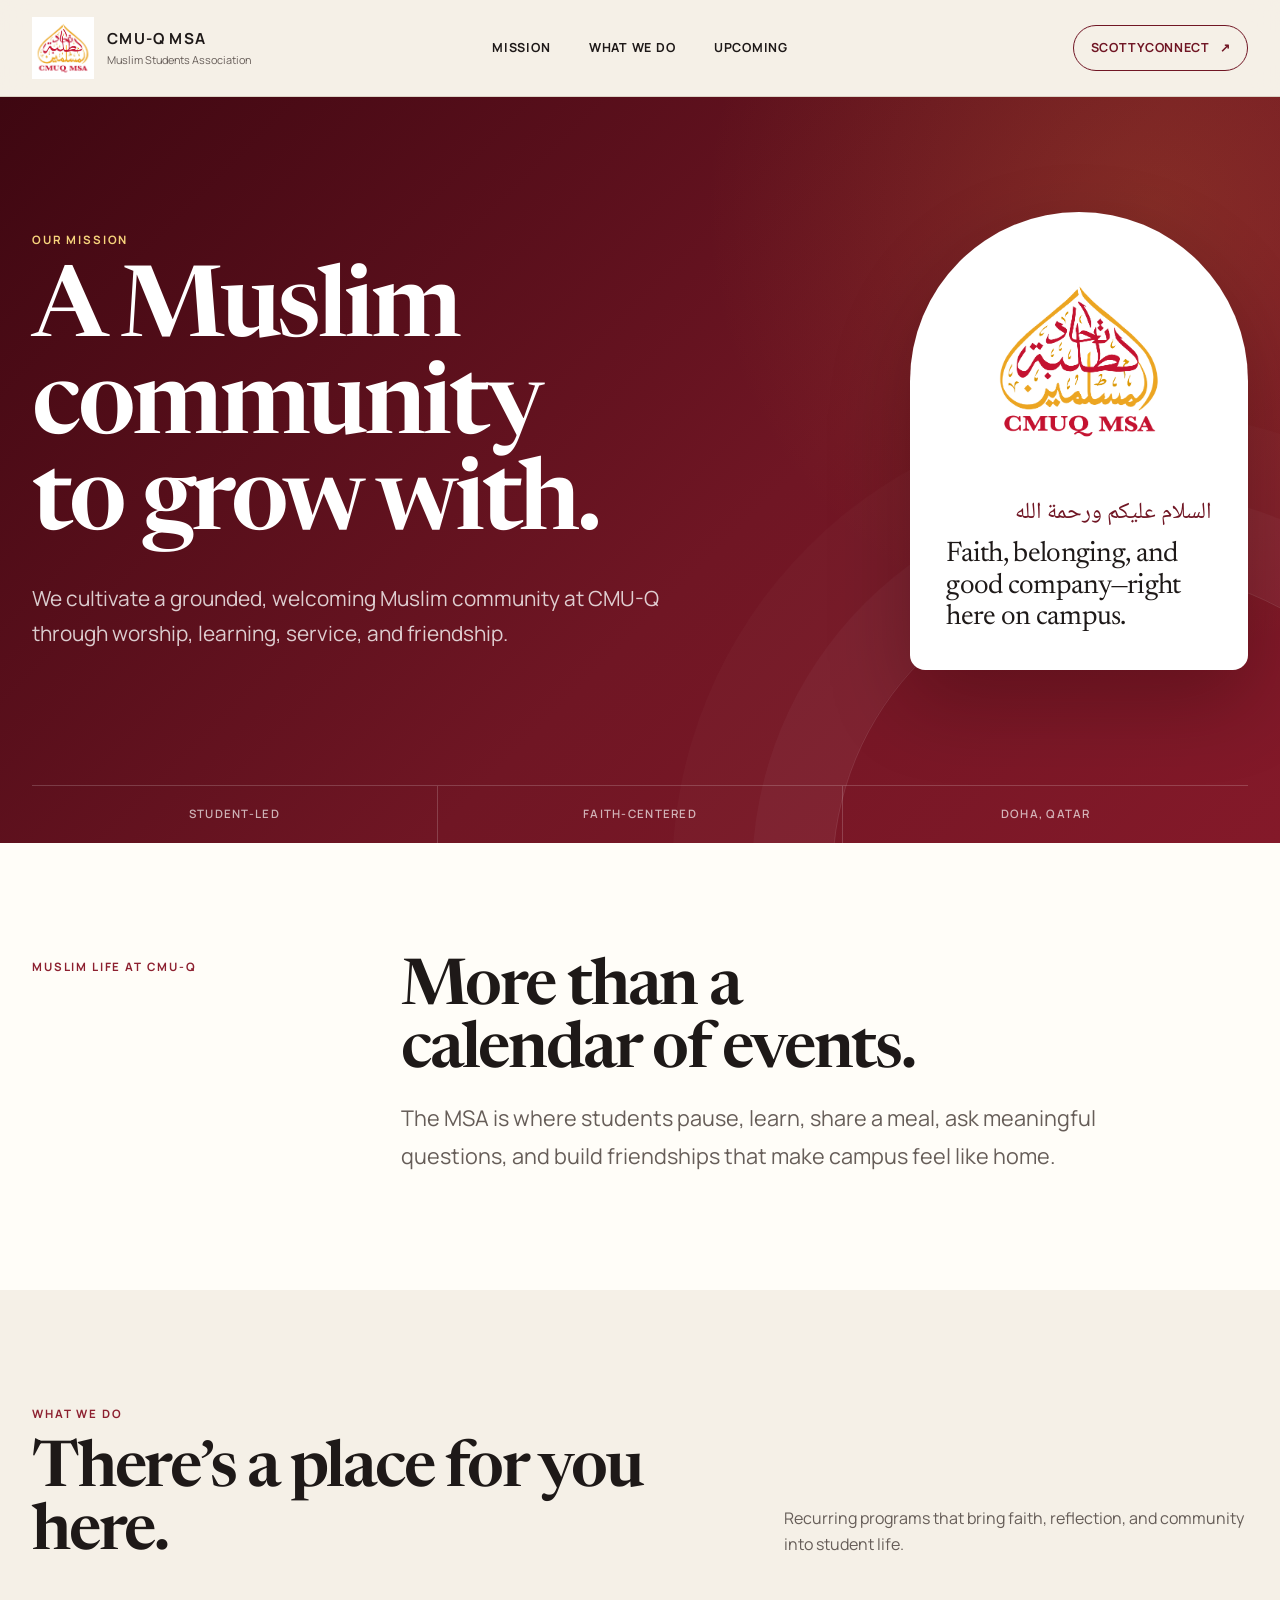
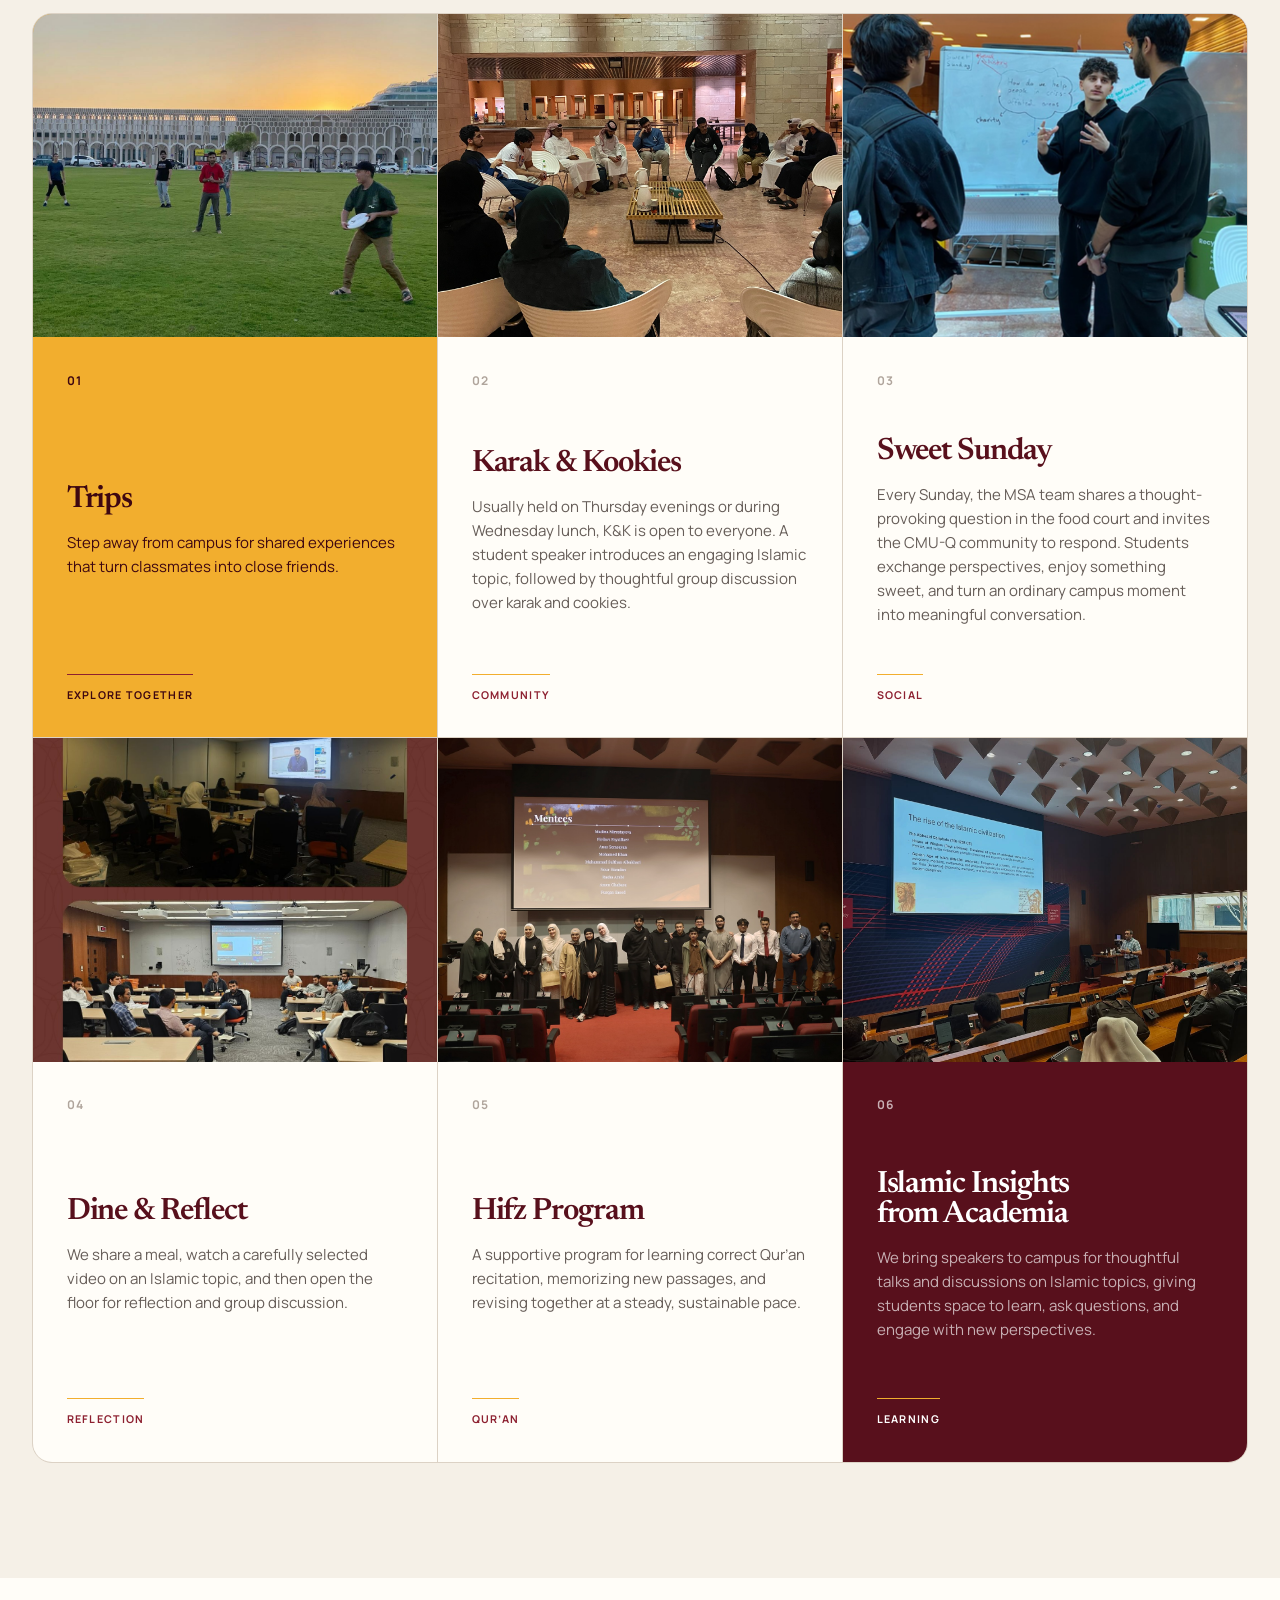
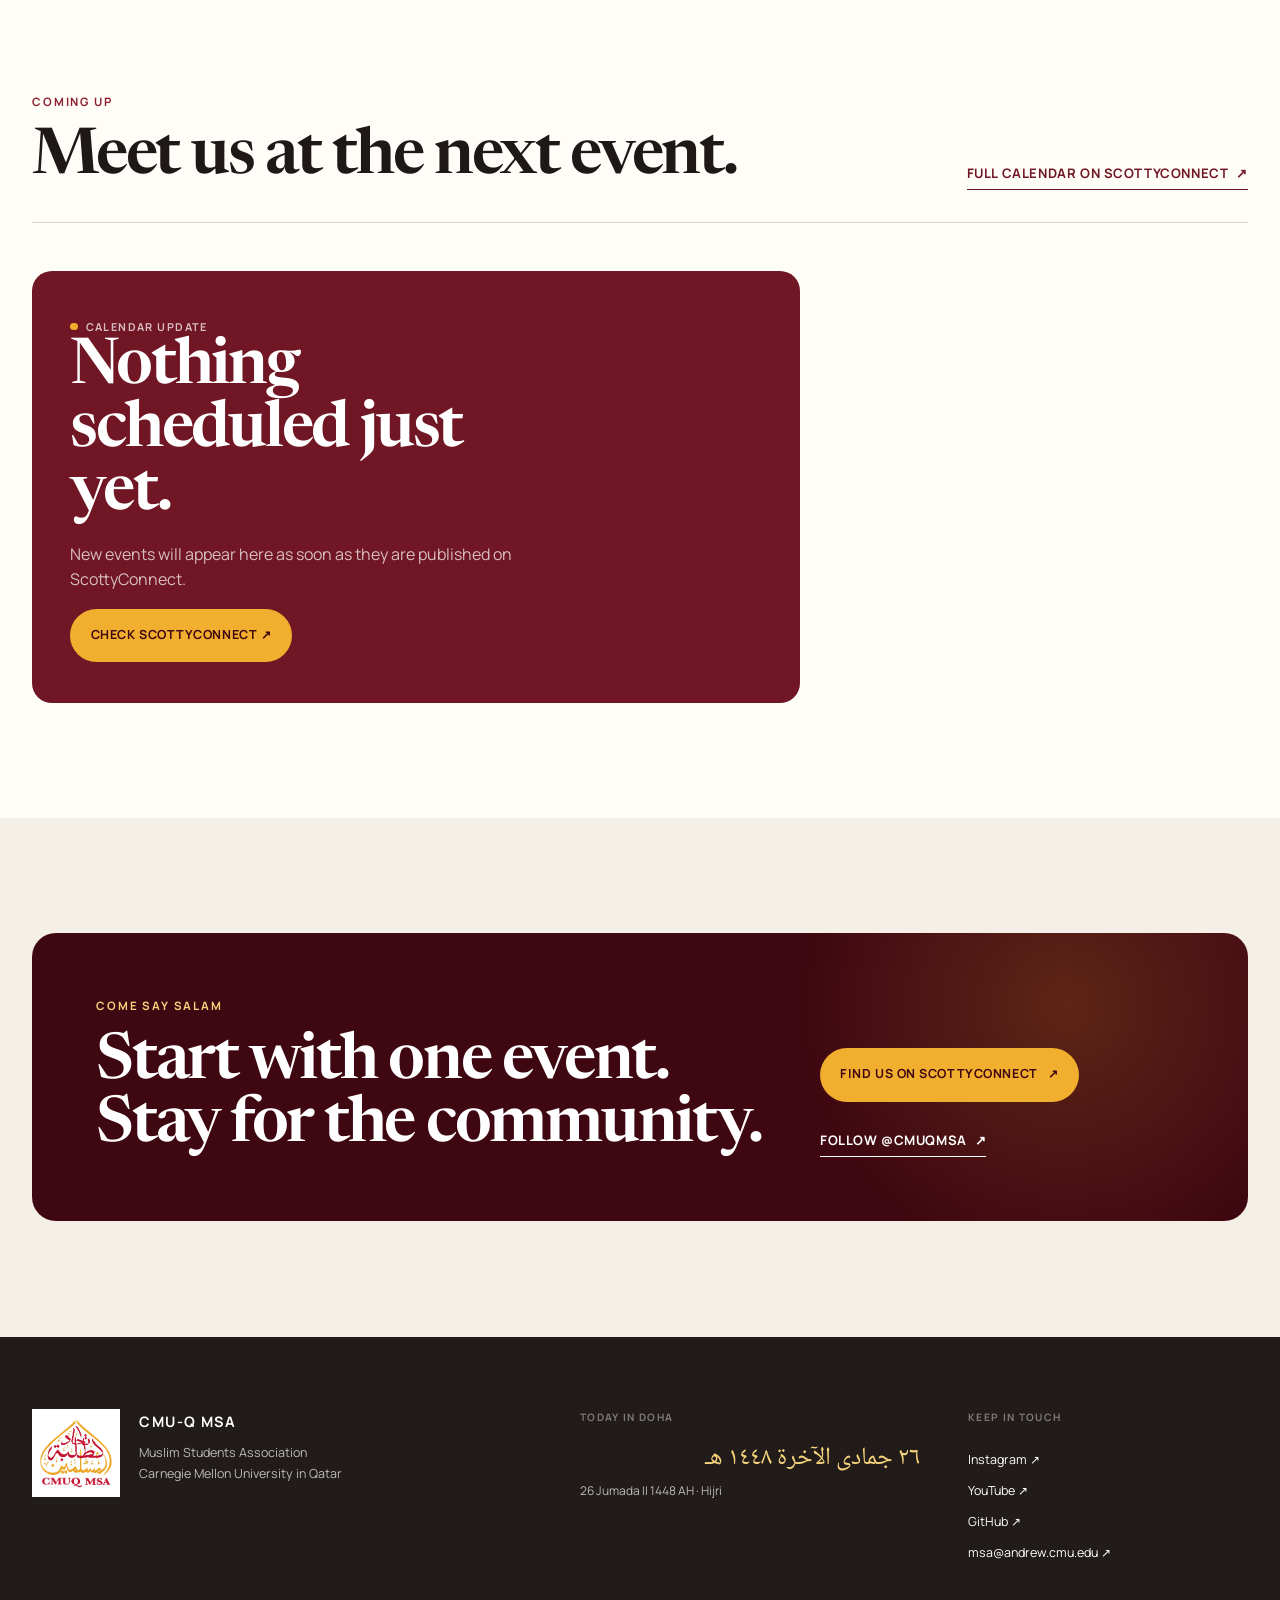
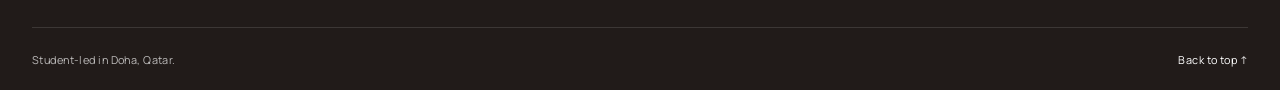
==== index.html @ 26e03077 "fix: prevent navigation scroll lock" ====
<!DOCTYPE html>
<html lang="en">
<head>
  <meta charset="utf-8">
  <meta name="viewport" content="width=device-width, initial-scale=1">
  <title>CMU-Q Muslim Students Association</title>
  <meta name="description" content="A student-led Muslim community at Carnegie Mellon University in Qatar, rooted in faith, learning, service, and friendship.">
  <meta name="theme-color" content="#701624">
  <meta property="og:title" content="CMU-Q Muslim Students Association">
  <meta property="og:description" content="A Muslim community to grow with at Carnegie Mellon University in Qatar.">
  <meta property="og:type" content="website">
  <link rel="icon" type="image/png" href="brand/favicon.png">
  <link rel="preload" as="image" href="brand/logo.png">
  <link rel="preconnect" href="https://fonts.googleapis.com">
  <link rel="preconnect" href="https://fonts.gstatic.com" crossorigin>
  <link href="https://fonts.googleapis.com/css2?family=Manrope:wght@400;500;600;700&amp;family=Newsreader:opsz,wght@6..72,500;6..72,600&amp;family=Noto+Naskh+Arabic:wght@500;600&amp;display=swap" rel="stylesheet">
  <link rel="stylesheet" href="styles.css?v=2">
</head>
<body>
  <a class="skip-link" href="#main">Skip to content</a>

  <header class="site-header">
    <div class="wrap header-inner">
      <a class="brand" href="#top" aria-label="CMU-Q MSA home">
        <img src="brand/logo.png" width="2100" height="2100" alt="">
        <span><strong>CMU-Q MSA</strong><small>Muslim Students Association</small></span>
      </a>
      <nav class="main-nav" aria-label="Main navigation">
        <a href="#mission">Mission</a>
        <a href="#programs">What we do</a>
        <a href="#events">Upcoming</a>
      </nav>
      <a class="button button-small button-outline" href="https://scottyconnect.qatar.cmu.edu/feeds?type=club&amp;type_id=35465&amp;tab=about">ScottyConnect <span aria-hidden="true">↗</span></a>
    </div>
  </header>

  <main id="main">
    <section class="hero" id="top">
      <div class="wrap hero-grid">
        <div class="hero-copy" id="mission">
          <p class="eyebrow light">Our mission</p>
          <h1>A Muslim community<br>to grow with.</h1>
          <p class="hero-lede">We cultivate a grounded, welcoming Muslim community at CMU-Q through worship, learning, service, and friendship.</p>
        </div>
        <aside class="hero-card" aria-label="About the MSA">
          <img src="brand/logo.png" width="2100" height="2100" alt="CMU-Q MSA logo">
          <div>
            <p class="arabic" lang="ar" dir="rtl">السلام عليكم ورحمة الله</p>
            <p class="hero-card-copy">Faith, belonging, and good company—right here on campus.</p>
          </div>
        </aside>
      </div>
      <div class="wrap hero-foot">
        <span>Student-led</span><span>Faith-centered</span><span>Doha, Qatar</span>
      </div>
    </section>

    <section class="section intro-section" aria-labelledby="welcome-heading">
      <div class="wrap intro-grid">
        <p class="eyebrow">Muslim life at CMU-Q</p>
        <div>
          <h2 id="welcome-heading">More than a calendar of events.</h2>
          <p class="section-lede">The MSA is where students pause, learn, share a meal, ask meaningful questions, and build friendships that make campus feel like home.</p>
        </div>
      </div>
    </section>

    <section class="section programs-section" id="programs" aria-labelledby="programs-heading">
      <div class="wrap">
        <div class="section-heading">
          <div><p class="eyebrow">What we do</p><h2 id="programs-heading">There’s a place for you here.</h2></div>
          <p>Recurring programs that bring faith, reflection, and community into student life.</p>
        </div>
        <div class="program-grid">
          <article class="program-card program-featured">
            <div class="program-photo"><img src="photos/trip.jpg" alt="Students playing frisbee together during an MSA trip" loading="lazy" decoding="async"></div>
            <div class="program-card-body"><span class="program-number">01</span><div><h3>Trips</h3><p>Step away from campus for shared experiences that turn classmates into close friends.</p></div><span class="program-tag">Explore together</span></div>
          </article>
          <article class="program-card">
            <div class="program-photo"><img class="photo-knk" src="photos/Knk.jpg" alt="Students seated in a circle during a Karak and Kookies discussion" loading="lazy" decoding="async"></div>
            <div class="program-card-body"><span class="program-number">02</span><div><h3>Karak &amp; Kookies</h3><p>Usually held on Thursday evenings or during Wednesday lunch, K&amp;K is open to everyone. A student speaker introduces an engaging Islamic topic, followed by thoughtful group discussion over karak and cookies.</p></div><span class="program-tag">Community</span></div>
          </article>
          <article class="program-card">
            <div class="program-photo"><img class="photo-sweet-sunday" src="photos/sweet%20sunday.png" alt="Students discussing a question at the Sweet Sunday board" loading="lazy" decoding="async"></div>
            <div class="program-card-body"><span class="program-number">03</span><div><h3>Sweet Sunday</h3><p>Every Sunday, the MSA team shares a thought-provoking question in the food court and invites the CMU-Q community to respond. Students exchange perspectives, enjoy something sweet, and turn an ordinary campus moment into meaningful conversation.</p></div><span class="program-tag">Social</span></div>
          </article>
          <article class="program-card">
            <div class="program-photo"><img class="photo-dine" src="photos/dine%20and%20reflect.jpg" alt="Two Dine and Reflect gatherings with students watching and discussing videos" loading="lazy" decoding="async"></div>
            <div class="program-card-body"><span class="program-number">04</span><div><h3>Dine &amp; Reflect</h3><p>We share a meal, watch a carefully selected video on an Islamic topic, and then open the floor for reflection and group discussion.</p></div><span class="program-tag">Reflection</span></div>
          </article>
          <article class="program-card">
            <div class="program-photo"><img class="photo-hifz" src="photos/hifz.jpg" alt="Hifz program participants gathered after an event" loading="lazy" decoding="async"></div>
            <div class="program-card-body"><span class="program-number">05</span><div><h3>Hifz Program</h3><p>A supportive program for learning correct Qur’an recitation, memorizing new passages, and revising together at a steady, sustainable pace.</p></div><span class="program-tag">Qur’an</span></div>
          </article>
          <article class="program-card program-dark">
            <div class="program-photo"><img class="photo-insights" src="photos/islamic%20insightsa.jpg" alt="A guest speaker presenting on the rise of Islamic civilization" loading="lazy" decoding="async"></div>
            <div class="program-card-body"><span class="program-number">06</span><div><h3>Islamic Insights<br>from Academia</h3><p>We bring speakers to campus for thoughtful talks and discussions on Islamic topics, giving students space to learn, ask questions, and engage with new perspectives.</p></div><span class="program-tag">Learning</span></div>
          </article>
        </div>
      </div>
    </section>

    <section class="section events-section" id="events" aria-labelledby="events-heading">
      <div class="wrap">
        <div class="section-heading events-heading">
          <div><p class="eyebrow">Coming up</p><h2 id="events-heading">Meet us at the next event.</h2></div>
          <a class="text-link" href="https://scottyconnect.qatar.cmu.edu/feeds?type=club&amp;type_id=35465&amp;tab=about">Full calendar on ScottyConnect <span aria-hidden="true">↗</span></a>
        </div>
        <div class="events-layout" id="events-layout">
          <article class="next-event" id="next-event" aria-live="polite"><div class="event-loading"><span class="loading-mark" aria-hidden="true"></span><p>Checking the campus calendar…</p></div></article>
          <div class="more-events" id="more-events"><p class="list-label">Also on the calendar</p><ol class="event-list" id="event-list" aria-live="polite"></ol></div>
        </div>
      </div>
    </section>

    <section class="section connect-section" aria-labelledby="connect-heading">
      <div class="wrap connect-card">
        <div><p class="eyebrow light">Come say salam</p><h2 id="connect-heading">Start with one event.<br>Stay for the community.</h2></div>
        <div class="connect-actions">
          <a class="button button-gold" href="https://scottyconnect.qatar.cmu.edu/feeds?type=club&amp;type_id=35465&amp;tab=about">Find us on ScottyConnect <span aria-hidden="true">↗</span></a>
          <a class="text-link light-link" href="https://instagram.com/cmuqmsa">Follow @cmuqmsa <span aria-hidden="true">↗</span></a>
        </div>
      </div>
    </section>
  </main>

  <footer class="site-footer">
    <div class="wrap footer-grid">
      <div class="footer-brand"><img src="brand/logo.png" width="2100" height="2100" alt=""><div><strong>CMU-Q MSA</strong><p>Muslim Students Association<br>Carnegie Mellon University in Qatar</p></div></div>
      <div class="footer-date"><p class="footer-label">Today in Doha</p><p class="hijri-arabic" id="hijri-arabic" lang="ar" dir="rtl">—</p><p id="hijri-english">—</p></div>
      <nav class="footer-links" aria-label="Social and contact links">
        <p class="footer-label">Keep in touch</p>
        <a href="https://instagram.com/cmuqmsa">Instagram <span aria-hidden="true">↗</span></a>
        <a href="https://www.youtube.com/@MSACMU-Qatar">YouTube <span aria-hidden="true">↗</span></a>
        <a href="https://github.com/CMUQ-MSA">GitHub <span aria-hidden="true">↗</span></a>
        <a href="mailto:msa@andrew.cmu.edu">msa@andrew.cmu.edu <span aria-hidden="true">↗</span></a>
      </nav>
    </div>
    <div class="wrap footer-bottom"><p>Student-led in Doha, Qatar.</p><a href="#top">Back to top <span aria-hidden="true">↑</span></a></div>
  </footer>
  <script src="app.js?v=2" defer></script>
</body>
</html>
---- styles.css ----
:root {
  --maroon-950: #3e0711;
  --maroon-900: #58101c;
  --maroon-800: #701624;
  --maroon-700: #8d2030;
  --crimson: #bd1634;
  --gold: #f2ae2e;
  --gold-soft: #f7d37c;
  --ink: #1e1918;
  --ink-soft: #665d58;
  --ivory: #f5f0e7;
  --paper: #fffdf8;
  --white: #fff;
  --rule: #dcd2c5;
  --serif: "Newsreader", Georgia, serif;
  --sans: "Manrope", "Segoe UI", sans-serif;
  --arabic: "Noto Naskh Arabic", "Amiri", serif;
  --measure: 76rem;
}

*, *::before, *::after { box-sizing: border-box; }
html { scroll-padding-top: 1rem; }
body { margin: 0; color: var(--ink); background: var(--ivory); font-family: var(--sans); font-size: 1rem; line-height: 1.6; -webkit-font-smoothing: antialiased; }
body::selection { color: var(--white); background: var(--maroon-700); }
img { display: block; max-width: 100%; height: auto; }
a { color: inherit; }
h1, h2, h3, p { margin-top: 0; }
h1, h2, h3 { font-family: var(--serif); font-weight: 600; letter-spacing: -0.035em; line-height: 0.98; }
h1 { max-width: 12ch; margin-bottom: 1.6rem; font-size: clamp(3.6rem, 7.7vw, 7.35rem); }
h2 { margin-bottom: 1rem; font-size: clamp(2.5rem, 5vw, 4.4rem); }
h3 { font-size: clamp(1.75rem, 2.4vw, 2.4rem); }
.wrap { width: min(calc(100% - 3rem), var(--measure)); margin-inline: auto; }

.skip-link { position: fixed; top: -4rem; left: 1rem; z-index: 100; padding: .7rem 1rem; color: var(--white); background: var(--maroon-950); text-decoration: none; }
.skip-link:focus { top: 1rem; }

.site-header { position: relative; z-index: 10; color: var(--ink); background: rgb(245 240 231 / 94%); border-bottom: 1px solid var(--rule); backdrop-filter: blur(14px); }
.header-inner { min-height: 6rem; display: grid; grid-template-columns: 1fr auto 1fr; align-items: center; gap: 2rem; }
.brand { width: max-content; display: flex; align-items: center; gap: .85rem; text-decoration: none; }
.brand img { width: 3.85rem; aspect-ratio: 1; object-fit: contain; }
.brand span { display: grid; }
.brand strong { font-size: .95rem; letter-spacing: .08em; }
.brand small { color: var(--ink-soft); font-size: .68rem; }
.main-nav { display: flex; align-items: center; gap: clamp(1.25rem, 3vw, 2.5rem); }
.main-nav a, .footer-links a { text-decoration: none; }
.main-nav a { position: relative; font-size: .78rem; font-weight: 700; letter-spacing: .06em; text-transform: uppercase; }
.main-nav a::after { position: absolute; right: 0; bottom: -.45rem; left: 0; height: 2px; background: var(--crimson); content: ""; transform: scaleX(0); transform-origin: right; transition: transform 180ms ease; }
.main-nav a:hover::after, .main-nav a:focus-visible::after { transform: scaleX(1); transform-origin: left; }
.header-inner > .button { justify-self: end; }

.button { min-height: 3.35rem; display: inline-flex; align-items: center; justify-content: center; gap: .65rem; padding: .8rem 1.2rem; border: 1px solid transparent; border-radius: 999px; font-size: .78rem; font-weight: 700; letter-spacing: .045em; line-height: 1.2; text-decoration: none; text-transform: uppercase; transition: transform 180ms ease, background-color 180ms ease, border-color 180ms ease; }
.button:hover { transform: translateY(-2px); }
.button-small { min-height: 2.85rem; padding-inline: 1.05rem; }
.button-outline { border-color: var(--maroon-800); color: var(--maroon-800); }
.button-outline:hover { color: var(--white); background: var(--maroon-800); }
.button-gold { color: var(--maroon-950); background: var(--gold); }
.button-gold:hover { background: var(--gold-soft); }
.text-link { display: inline-flex; align-items: center; gap: .5rem; padding-block: .35rem; border-bottom: 1px solid currentColor; color: var(--maroon-800); font-size: .82rem; font-weight: 700; letter-spacing: .045em; text-decoration: none; text-transform: uppercase; }
.text-link span, .button span { transition: transform 180ms ease; }
.text-link:hover span, .button:hover span { transform: translate(2px, -2px); }
.light-link { color: var(--white); }
.eyebrow { margin-bottom: 1rem; color: var(--maroon-700); font-size: .72rem; font-weight: 700; letter-spacing: .16em; text-transform: uppercase; }
.eyebrow.light { color: var(--gold-soft); }

.hero { position: relative; overflow: hidden; color: var(--white); background: radial-gradient(circle at 90% 15%, rgb(242 174 46 / 14%), transparent 28rem), linear-gradient(135deg, var(--maroon-950), var(--maroon-800) 58%, #841929); }
.hero::after { position: absolute; right: -10rem; bottom: -21rem; width: 38rem; height: 38rem; border: 1px solid rgb(255 255 255 / 12%); border-radius: 50%; box-shadow: 0 0 0 5rem rgb(255 255 255 / 3%), 0 0 0 10rem rgb(255 255 255 / 2%); content: ""; pointer-events: none; }
.hero-grid { min-height: 43rem; display: grid; grid-template-columns: minmax(0, 1.4fr) minmax(19rem, .6fr); align-items: center; gap: clamp(3rem, 7vw, 7rem); padding-block: clamp(5rem, 9vw, 8rem); }
.hero-copy { position: relative; z-index: 1; }
.hero-lede { max-width: 43rem; margin-bottom: 0; color: rgb(255 255 255 / 79%); font-size: clamp(1.05rem, 1.8vw, 1.3rem); line-height: 1.7; }
.hero-card { position: relative; z-index: 1; align-self: stretch; max-height: 34rem; display: flex; flex-direction: column; justify-content: space-between; overflow: hidden; padding: clamp(1.5rem, 3vw, 2.2rem); color: var(--ink); background: var(--white); border: 1px solid rgb(255 255 255 / 18%); border-radius: 14rem 14rem 1.25rem 1.25rem; box-shadow: 0 2rem 5rem rgb(23 0 5 / 25%); }
.hero-card img { width: 73%; margin: 1rem auto 2rem; }
.arabic { margin-bottom: .5rem; color: var(--maroon-800); font-family: var(--arabic); font-size: 1.45rem; line-height: 1.5; }
.hero-card-copy { margin-bottom: 0; font-family: var(--serif); font-size: clamp(1.4rem, 2.2vw, 2rem); letter-spacing: -.025em; line-height: 1.12; }
.hero-foot { position: relative; z-index: 1; display: flex; border-top: 1px solid rgb(255 255 255 / 18%); }
.hero-foot span { flex: 1; padding: 1.2rem 1rem; border-right: 1px solid rgb(255 255 255 / 18%); color: rgb(255 255 255 / 67%); font-size: .72rem; font-weight: 600; letter-spacing: .11em; text-align: center; text-transform: uppercase; }
.hero-foot span:last-child { border-right: 0; }

.section { padding-block: clamp(5rem, 9vw, 8rem); }
.intro-section { background: var(--paper); }
.intro-grid { display: grid; grid-template-columns: minmax(10rem, .55fr) minmax(0, 1.45fr); gap: 3rem; align-items: start; }
.intro-grid h2 { max-width: 14ch; }
.section-lede { max-width: 47rem; margin-bottom: 0; color: var(--ink-soft); font-size: clamp(1.1rem, 2vw, 1.35rem); line-height: 1.75; }
.programs-section { background: var(--ivory); }
.section-heading { display: flex; justify-content: space-between; align-items: end; gap: 2rem; margin-bottom: 3rem; }
.section-heading h2 { margin-bottom: 0; }
.section-heading > p { max-width: 29rem; margin-bottom: .5rem; color: var(--ink-soft); }
.program-grid { display: grid; grid-template-columns: repeat(3, 1fr); gap: 1px; overflow: hidden; background: var(--rule); border: 1px solid var(--rule); border-radius: 1.25rem; }
.program-card { display: flex; flex-direction: column; background: var(--paper); }
.program-photo { aspect-ratio: 5 / 4; overflow: hidden; background: var(--maroon-900); }
.program-photo img { width: 100%; height: 100%; object-fit: cover; transition: transform 500ms ease; }
.program-card:hover .program-photo img { transform: scale(1.025); }
.program-card-body { min-height: 25rem; display: flex; flex: 1; flex-direction: column; justify-content: space-between; padding: clamp(1.5rem, 3vw, 2.1rem); }
.photo-knk { object-position: center 62%; }
.photo-sweet-sunday { object-position: center 46%; }
.photo-dine { object-position: center 50%; }
.photo-hifz { object-position: center 58%; }
.photo-insights { object-position: center 48%; }
.program-card:hover .program-number { color: var(--crimson); transform: translateX(.3rem); }
.program-number { color: #b0a59c; font-size: .75rem; font-weight: 700; letter-spacing: .12em; transition: color 180ms ease, transform 180ms ease; }
.program-card h3 { margin-bottom: 1rem; color: var(--maroon-900); }
.program-card p { margin-bottom: 0; color: var(--ink-soft); font-size: .94rem; }
.program-tag { width: max-content; padding-top: .75rem; border-top: 1px solid var(--gold); color: var(--maroon-700); font-size: .67rem; font-weight: 700; letter-spacing: .12em; text-transform: uppercase; }
.program-featured { background: var(--gold); }
.program-featured .program-number, .program-featured h3, .program-featured p, .program-featured .program-tag { color: var(--maroon-950); }
.program-featured .program-tag { border-color: var(--maroon-700); }
.program-dark { color: var(--white); background: var(--maroon-900); }
.program-dark .program-number, .program-dark p { color: rgb(255 255 255 / 67%); }
.program-dark h3, .program-dark .program-tag { color: var(--white); }

.events-section { background: var(--paper); }
.events-heading { padding-bottom: 2rem; border-bottom: 1px solid var(--rule); }
.events-layout { display: grid; grid-template-columns: minmax(0, 1.15fr) minmax(20rem, .85fr); gap: clamp(2.5rem, 6vw, 6rem); }
.events-layout.single-event { grid-template-columns: minmax(0, 48rem); }
.next-event { min-height: 27rem; display: flex; flex-direction: column; padding: clamp(1.6rem, 3vw, 2.5rem); color: var(--white); background: var(--maroon-800); border-radius: 1.25rem; }
.event-loading { margin: auto; text-align: center; }
.event-loading p { margin-bottom: 0; color: rgb(255 255 255 / 70%); }
.loading-mark { width: 2rem; height: 2rem; display: block; margin: 0 auto 1rem; border: 2px solid rgb(255 255 255 / 25%); border-top-color: var(--gold); border-radius: 50%; animation: spin 900ms linear infinite; }
@keyframes spin { to { transform: rotate(360deg); } }
.next-event-top { display: flex; justify-content: space-between; align-items: start; gap: 1rem; }
.live-label { display: inline-flex; align-items: center; gap: .5rem; margin-bottom: 0; color: var(--gold-soft); font-size: .68rem; font-weight: 700; letter-spacing: .13em; text-transform: uppercase; }
.live-label::before { width: .45rem; height: .45rem; background: var(--gold); border-radius: 50%; content: ""; }
.event-date-block { display: flex; align-items: baseline; gap: .55rem; color: var(--gold); white-space: pre-line; }
.event-date-block strong { font-family: var(--serif); font-size: 4rem; font-weight: 600; line-height: .8; }
.event-date-block span { font-size: .67rem; font-weight: 700; letter-spacing: .12em; line-height: 1.5; text-transform: uppercase; }
.next-event-body { margin-top: auto; }
.next-event h3 { max-width: 15ch; margin: 3rem 0 1rem; font-size: clamp(2.5rem, 5vw, 4.25rem); }
.event-meta { display: flex; flex-wrap: wrap; gap: .35rem 1.25rem; margin-bottom: 1.2rem; color: rgb(255 255 255 / 72%); font-size: .87rem; }
.event-description { max-width: 39rem; margin-bottom: 1.6rem; color: rgb(255 255 255 / 72%); font-size: .92rem; }
.event-button { width: max-content; }
.event-empty { max-width: 31rem; margin: auto 0; }
.event-empty h3 { margin-top: 0; }
.event-empty p { color: rgb(255 255 255 / 72%); }
.list-label { margin-bottom: 1.2rem; color: var(--ink-soft); font-size: .7rem; font-weight: 700; letter-spacing: .13em; text-transform: uppercase; }
.event-list { margin: 0; padding: 0; list-style: none; }
.event-list li { display: grid; grid-template-columns: 4.3rem 1fr auto; align-items: start; gap: 1.25rem; padding: 1.5rem 0; border-top: 1px solid var(--rule); }
.event-list li:first-child { border-top: 0; padding-top: 0; }
.event-list time { color: var(--maroon-700); font-family: var(--serif); font-size: 1.25rem; font-weight: 600; line-height: 1.05; text-align: center; }
.event-list time span { display: block; font-family: var(--sans); font-size: .6rem; font-weight: 700; letter-spacing: .1em; text-transform: uppercase; }
.event-list h3 { margin-bottom: .35rem; font-size: 1.35rem; line-height: 1.15; }
.event-list p { margin-bottom: 0; color: var(--ink-soft); font-size: .8rem; }
.event-list a { color: var(--maroon-700); font-size: 1.1rem; text-decoration: none; }
.empty-list { color: var(--ink-soft); }

.connect-section { background: var(--ivory); }
.connect-card { display: grid; grid-template-columns: 1.3fr .7fr; align-items: end; gap: 3rem; padding: clamp(2.2rem, 5vw, 4.5rem); color: var(--white); background: radial-gradient(circle at 85% 25%, rgb(242 174 46 / 18%), transparent 17rem), var(--maroon-950); border-radius: 1.5rem; }
.connect-card h2 { margin-bottom: 0; }
.connect-actions { display: flex; flex-direction: column; align-items: start; gap: 1.4rem; }

.site-footer { padding-top: 4.5rem; color: rgb(255 255 255 / 70%); background: #211b19; }
.footer-grid { display: grid; grid-template-columns: 1.25fr .85fr .7fr; gap: 3rem; padding-bottom: 4rem; }
.footer-brand { display: flex; align-items: flex-start; gap: 1.2rem; }
.footer-brand img { width: 5.5rem; object-fit: contain; }
.footer-brand strong { color: var(--white); font-size: .9rem; letter-spacing: .1em; }
.footer-brand p { margin: .5rem 0 0; font-size: .78rem; line-height: 1.7; }
.footer-label { margin-bottom: .85rem; color: rgb(255 255 255 / 42%); font-size: .64rem; font-weight: 700; letter-spacing: .13em; text-transform: uppercase; }
.footer-date > p:last-child { margin-bottom: 0; font-size: .75rem; }
.hijri-arabic { margin-bottom: .2rem; color: var(--gold-soft); font-family: var(--arabic); font-size: 1.55rem; }
.footer-links { display: grid; justify-items: start; gap: .7rem; }
.footer-links a { color: var(--white); font-size: .78rem; }
.footer-links a:hover { color: var(--gold-soft); }
.footer-bottom { display: flex; justify-content: space-between; gap: 1rem; padding-block: 1.4rem; border-top: 1px solid rgb(255 255 255 / 12%); font-size: .68rem; letter-spacing: .04em; }
.footer-bottom p { margin-bottom: 0; }
.footer-bottom a { color: var(--white); text-decoration: none; }

@media (max-width: 920px) {
  .hero-grid { grid-template-columns: 1fr; }
  .hero-card { min-height: 28rem; max-width: 26rem; max-height: none; }
  .program-grid { grid-template-columns: repeat(2, 1fr); }
  .events-layout { grid-template-columns: 1fr; }
  .connect-card, .footer-grid { grid-template-columns: 1fr 1fr; }
  .footer-brand { grid-column: 1 / -1; }
}

@media (max-width: 640px) {
  .wrap { width: min(calc(100% - 1.5rem), var(--measure)); }
  .site-header { position: static; }
  .header-inner { min-height: 5.2rem; grid-template-columns: 1fr auto; gap: .75rem; padding-top: .65rem; }
  .main-nav { grid-column: 1 / -1; grid-row: 2; justify-content: space-between; width: 100%; padding: .75rem 0 1rem; border-top: 1px solid var(--rule); }
  .main-nav a { font-size: .67rem; }
  .brand img { width: 2.9rem; }
  .brand small { display: none; }
  .header-inner > .button { min-height: 2.6rem; padding-inline: .8rem; font-size: .65rem; }
  h1 { font-size: clamp(3.35rem, 16vw, 5rem); }
  .hero-grid { min-height: auto; padding-block: 4.2rem; }
  .hero-card { min-height: 24rem; border-radius: 10rem 10rem 1rem 1rem; }
  .hero-card img { width: 64%; }
  .hero-foot { flex-wrap: wrap; }
  .hero-foot span { min-width: 50%; }
  .hero-foot span:last-child { min-width: 100%; border-top: 1px solid rgb(255 255 255 / 18%); }
  .intro-grid, .program-grid, .connect-card, .footer-grid { grid-template-columns: 1fr; }
  .intro-grid { gap: 1rem; }
  .section-heading { display: grid; align-items: start; }
  .program-card-body { min-height: 21rem; }
  .next-event { min-height: 30rem; }
  .next-event-top { display: grid; }
  .event-date-block { justify-self: end; }
  .event-list li { grid-template-columns: 3.5rem 1fr auto; gap: .85rem; }
  .connect-card { align-items: start; padding: 2rem 1.4rem; }
  .footer-brand { grid-column: auto; }
  .footer-grid { gap: 2.5rem; }
}

@media (prefers-reduced-motion: reduce) {
  html { scroll-behavior: auto; }
  *, *::before, *::after { scroll-behavior: auto !important; animation-duration: .01ms !important; animation-iteration-count: 1 !important; transition-duration: .01ms !important; }
}
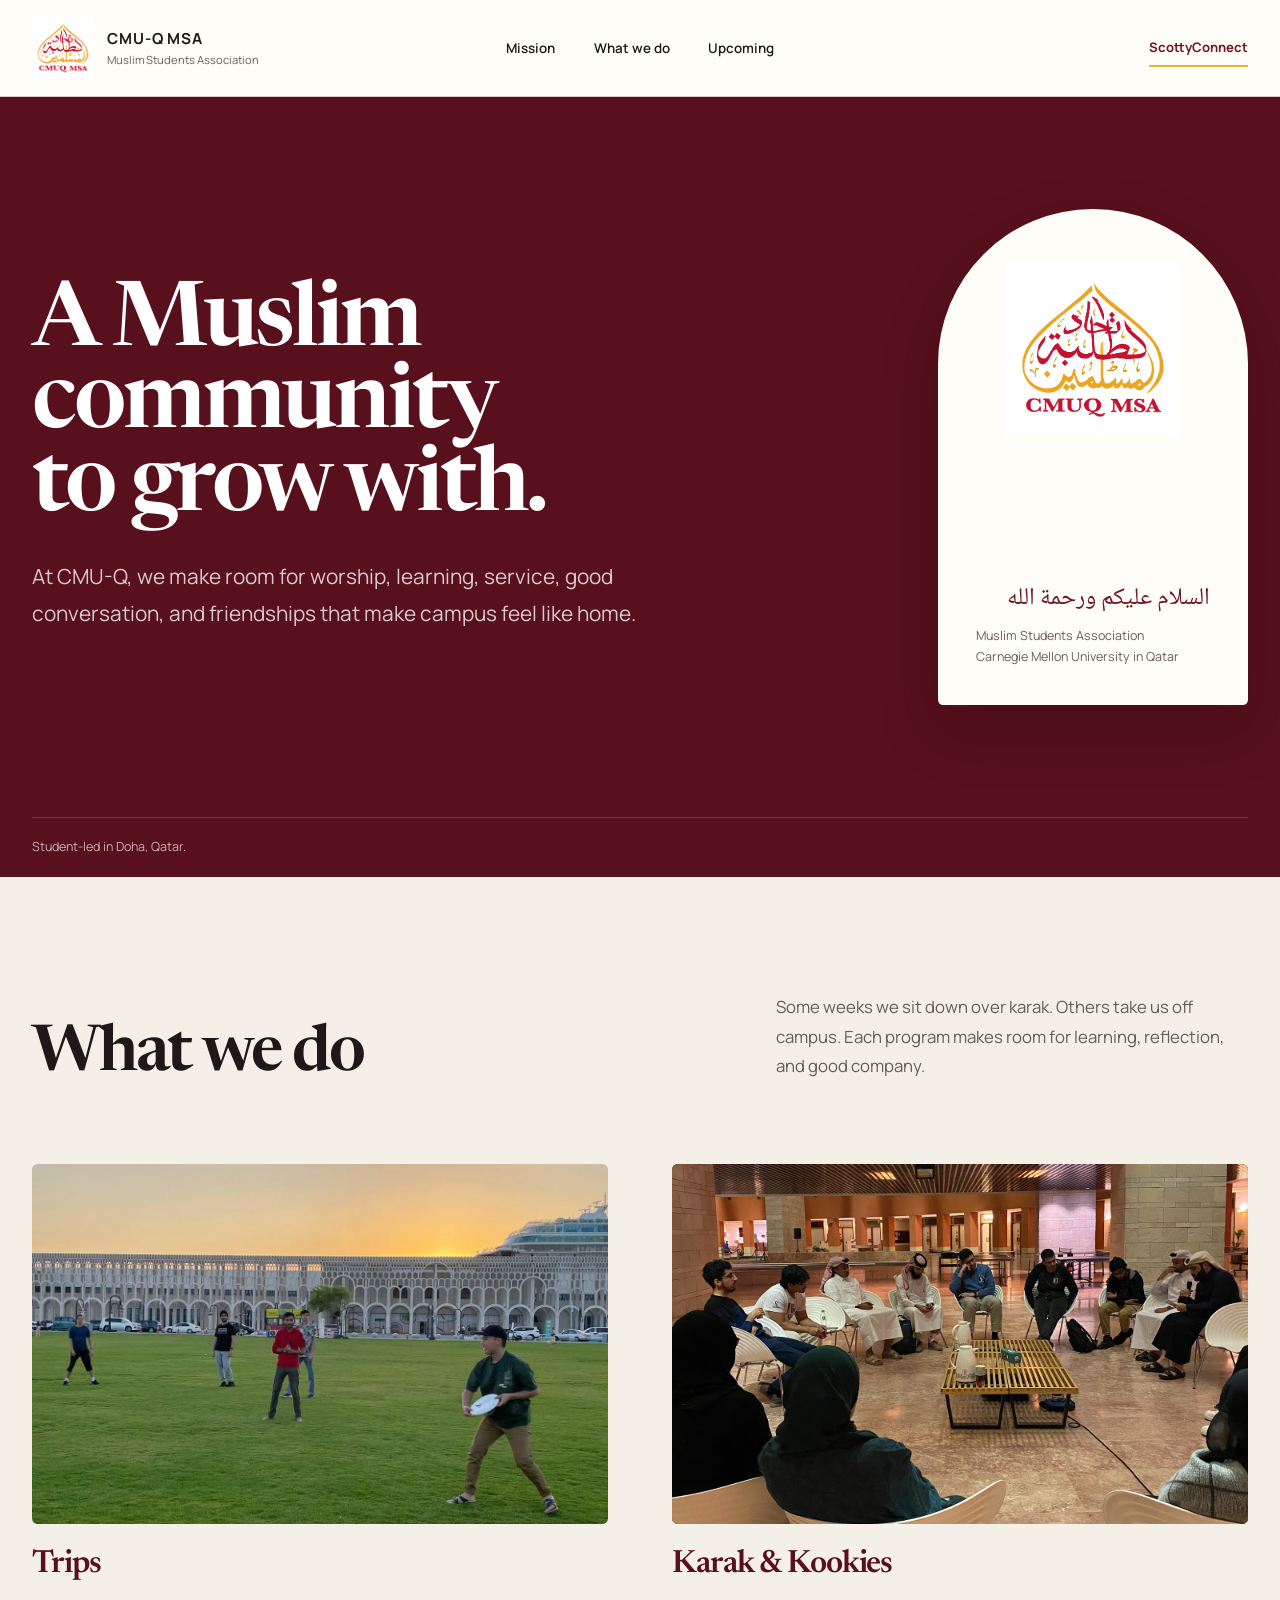
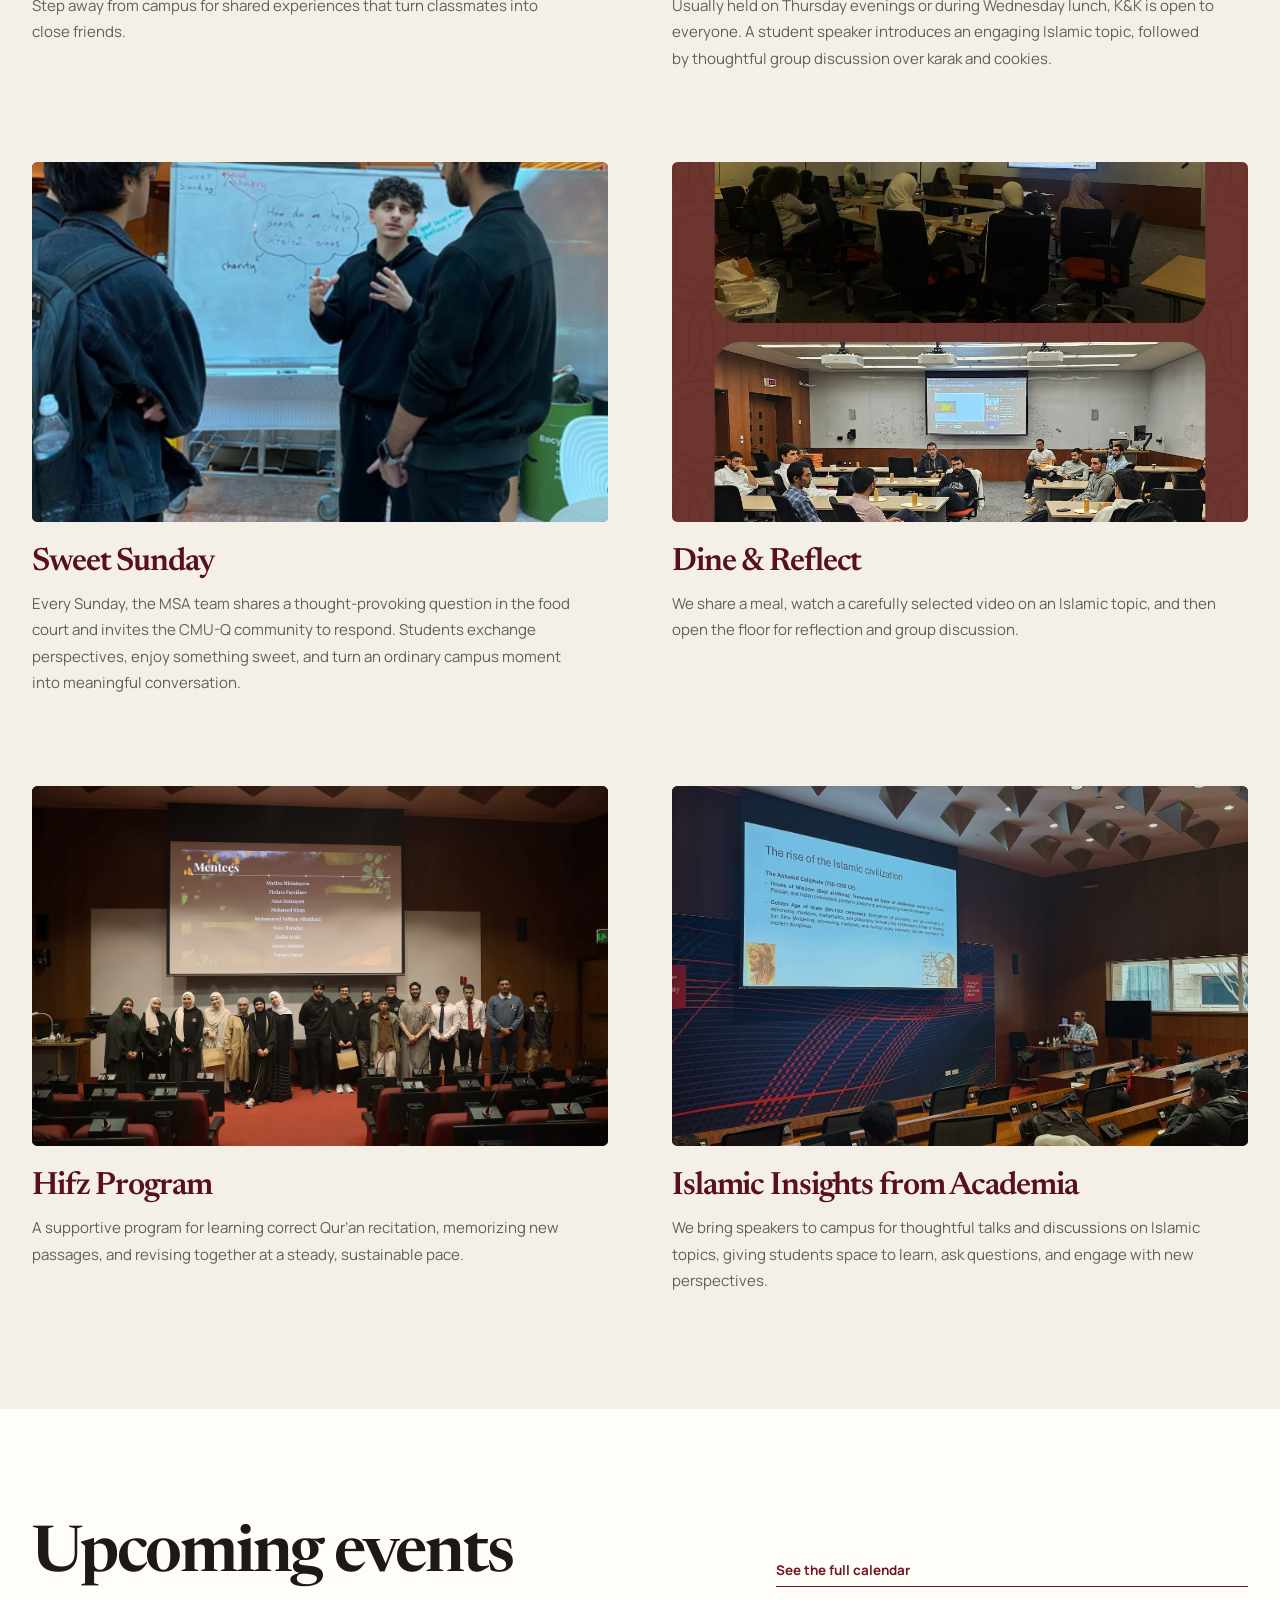
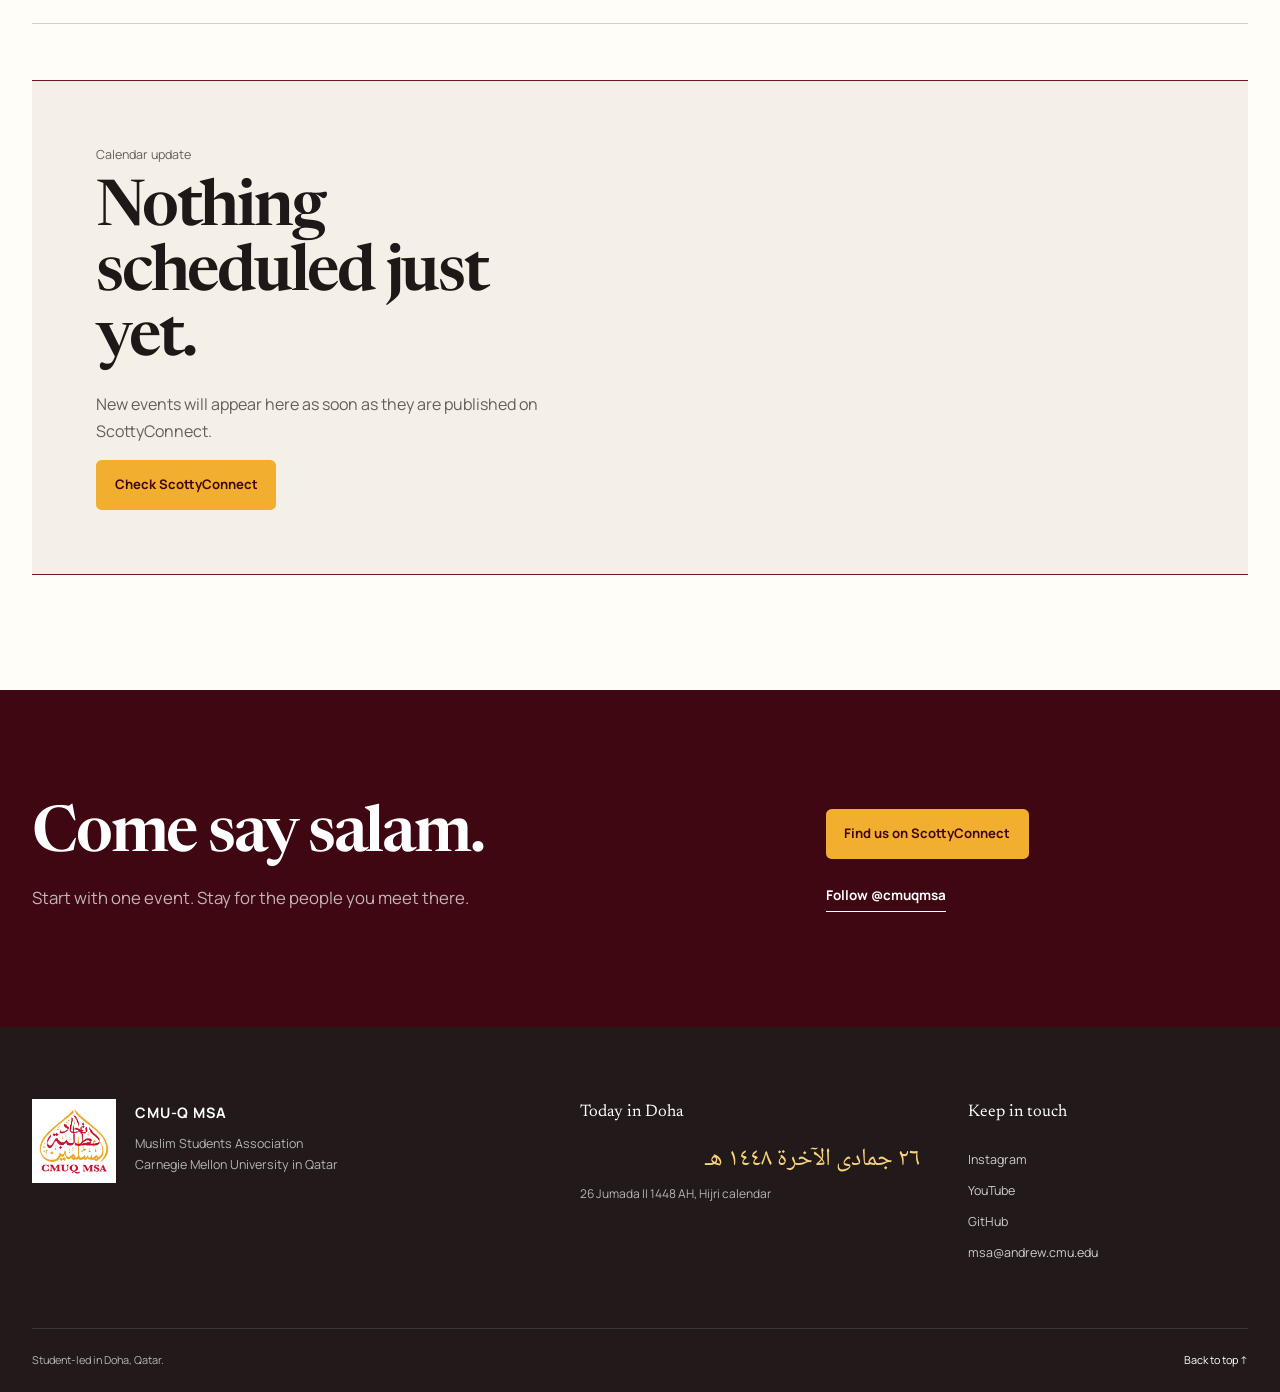
==== commit 5ec9bf82: "feat: refine website design" ====
--- a/index.html
+++ b/index.html
@@ -14,9 +14,9 @@
   <link rel="preconnect" href="https://fonts.googleapis.com">
   <link rel="preconnect" href="https://fonts.gstatic.com" crossorigin>
   <link href="https://fonts.googleapis.com/css2?family=Manrope:wght@400;500;600;700&amp;family=Newsreader:opsz,wght@6..72,500;6..72,600&amp;family=Noto+Naskh+Arabic:wght@500;600&amp;display=swap" rel="stylesheet">
-  <link rel="stylesheet" href="styles.css?v=2">
+  <link rel="stylesheet" href="styles.css?v=4">
 </head>
-<body>
+<body id="top">
   <a class="skip-link" href="#main">Skip to content</a>
 
   <header class="site-header">
@@ -26,75 +26,64 @@
         <span><strong>CMU-Q MSA</strong><small>Muslim Students Association</small></span>
       </a>
       <nav class="main-nav" aria-label="Main navigation">
-        <a href="#mission">Mission</a>
+        <a href="#top">Mission</a>
         <a href="#programs">What we do</a>
         <a href="#events">Upcoming</a>
       </nav>
-      <a class="button button-small button-outline" href="https://scottyconnect.qatar.cmu.edu/feeds?type=club&amp;type_id=35465&amp;tab=about">ScottyConnect <span aria-hidden="true">↗</span></a>
+      <a class="header-link" href="https://scottyconnect.qatar.cmu.edu/feeds?type=club&amp;type_id=35465&amp;tab=about">ScottyConnect</a>
     </div>
   </header>
 
   <main id="main">
-    <section class="hero" id="top">
+    <section class="hero" id="mission">
       <div class="wrap hero-grid">
-        <div class="hero-copy" id="mission">
-          <p class="eyebrow light">Our mission</p>
-          <h1>A Muslim community<br>to grow with.</h1>
-          <p class="hero-lede">We cultivate a grounded, welcoming Muslim community at CMU-Q through worship, learning, service, and friendship.</p>
+        <div class="hero-copy">
+          <h1>A Muslim community<br> to grow with.</h1>
+          <p class="hero-lede">At CMU-Q, we make room for worship, learning, service, good conversation, and friendships that make campus feel like home.</p>
         </div>
         <aside class="hero-card" aria-label="About the MSA">
           <img src="brand/logo.png" width="2100" height="2100" alt="CMU-Q MSA logo">
           <div>
             <p class="arabic" lang="ar" dir="rtl">السلام عليكم ورحمة الله</p>
-            <p class="hero-card-copy">Faith, belonging, and good company—right here on campus.</p>
+            <p class="hero-card-copy">Muslim Students Association<br> Carnegie Mellon University in Qatar</p>
           </div>
         </aside>
       </div>
-      <div class="wrap hero-foot">
-        <span>Student-led</span><span>Faith-centered</span><span>Doha, Qatar</span>
-      </div>
-    </section>
-
-    <section class="section intro-section" aria-labelledby="welcome-heading">
-      <div class="wrap intro-grid">
-        <p class="eyebrow">Muslim life at CMU-Q</p>
-        <div>
-          <h2 id="welcome-heading">More than a calendar of events.</h2>
-          <p class="section-lede">The MSA is where students pause, learn, share a meal, ask meaningful questions, and build friendships that make campus feel like home.</p>
-        </div>
+      <div class="wrap hero-note">
+        <p>Student-led in Doha, Qatar.</p>
       </div>
     </section>
 
     <section class="section programs-section" id="programs" aria-labelledby="programs-heading">
       <div class="wrap">
         <div class="section-heading">
-          <div><p class="eyebrow">What we do</p><h2 id="programs-heading">There’s a place for you here.</h2></div>
-          <p>Recurring programs that bring faith, reflection, and community into student life.</p>
+          <h2 id="programs-heading">What we do</h2>
+          <p>Some weeks we sit down over karak. Others take us off campus. Each program makes room for learning, reflection, and good company.</p>
         </div>
         <div class="program-grid">
-          <article class="program-card program-featured">
+          <article class="program-card">
             <div class="program-photo"><img src="photos/trip.jpg" alt="Students playing frisbee together during an MSA trip" loading="lazy" decoding="async"></div>
-            <div class="program-card-body"><span class="program-number">01</span><div><h3>Trips</h3><p>Step away from campus for shared experiences that turn classmates into close friends.</p></div><span class="program-tag">Explore together</span></div>
+            <div class="program-card-body"><h3>Trips</h3><p>Step away from campus for shared experiences that turn classmates into close friends.</p></div>
           </article>
           <article class="program-card">
             <div class="program-photo"><img class="photo-knk" src="photos/Knk.jpg" alt="Students seated in a circle during a Karak and Kookies discussion" loading="lazy" decoding="async"></div>
-            <div class="program-card-body"><span class="program-number">02</span><div><h3>Karak &amp; Kookies</h3><p>Usually held on Thursday evenings or during Wednesday lunch, K&amp;K is open to everyone. A student speaker introduces an engaging Islamic topic, followed by thoughtful group discussion over karak and cookies.</p></div><span class="program-tag">Community</span></div>
+            <div class="program-card-body"><h3>Karak &amp; Kookies</h3><p>Usually held on Thursday evenings or during Wednesday lunch, K&amp;K is open to everyone. A student speaker introduces an engaging Islamic topic, followed by thoughtful group discussion over karak and cookies.</p></div>
           </article>
           <article class="program-card">
             <div class="program-photo"><img class="photo-sweet-sunday" src="photos/sweet%20sunday.png" alt="Students discussing a question at the Sweet Sunday board" loading="lazy" decoding="async"></div>
-            <div class="program-card-body"><span class="program-number">03</span><div><h3>Sweet Sunday</h3><p>Every Sunday, the MSA team shares a thought-provoking question in the food court and invites the CMU-Q community to respond. Students exchange perspectives, enjoy something sweet, and turn an ordinary campus moment into meaningful conversation.</p></div><span class="program-tag">Social</span></div>
+            <div class="program-card-body"><h3>Sweet Sunday</h3><p>Every Sunday, the MSA team shares a thought-provoking question in the food court and invites the CMU-Q community to respond. Students exchange perspectives, enjoy something sweet, and turn an ordinary campus moment into meaningful conversation.</p></div>
           </article>
           <article class="program-card">
             <div class="program-photo"><img class="photo-dine" src="photos/dine%20and%20reflect.jpg" alt="Two Dine and Reflect gatherings with students watching and discussing videos" loading="lazy" decoding="async"></div>
-            <div class="program-card-body"><span class="program-number">04</span><div><h3>Dine &amp; Reflect</h3><p>We share a meal, watch a carefully selected video on an Islamic topic, and then open the floor for reflection and group discussion.</p></div><span class="program-tag">Reflection</span></div>
+            <div class="program-card-body"><h3>Dine &amp; Reflect</h3><p>We share a meal, watch a carefully selected video on an Islamic topic, and then open the floor for reflection and group discussion.</p></div>
           </article>
           <article class="program-card">
             <div class="program-photo"><img class="photo-hifz" src="photos/hifz.jpg" alt="Hifz program participants gathered after an event" loading="lazy" decoding="async"></div>
-            <div class="program-card-body"><span class="program-number">05</span><div><h3>Hifz Program</h3><p>A supportive program for learning correct Qur’an recitation, memorizing new passages, and revising together at a steady, sustainable pace.</p></div><span class="program-tag">Qur’an</span></div>
+            <div class="program-card-body"><h3>Hifz Program</h3><p>A supportive program for learning correct Qur’an recitation, memorizing new passages, and revising together at a steady, sustainable pace.</p></div>
           </article>
-          <article class="program-card program-dark">
+          <article class="program-card">
             <div class="program-photo"><img class="photo-insights" src="photos/islamic%20insightsa.jpg" alt="A guest speaker presenting on the rise of Islamic civilization" loading="lazy" decoding="async"></div>
-            <div class="program-card-body"><span class="program-number">06</span><div><h3>Islamic Insights<br>from Academia</h3><p>We bring speakers to campus for thoughtful talks and discussions on Islamic topics, giving students space to learn, ask questions, and engage with new perspectives.</p></div><span class="program-tag">Learning</span></div>
+            <div class="program-card-body"><h3>Islamic Insights from Academia</h3><p>We bring speakers to campus for thoughtful talks and discussions on Islamic topics, giving students space to learn, ask questions, and engage with new perspectives.</p></div>
           </article>
         </div>
       </div>
@@ -103,8 +92,8 @@
     <section class="section events-section" id="events" aria-labelledby="events-heading">
       <div class="wrap">
         <div class="section-heading events-heading">
-          <div><p class="eyebrow">Coming up</p><h2 id="events-heading">Meet us at the next event.</h2></div>
-          <a class="text-link" href="https://scottyconnect.qatar.cmu.edu/feeds?type=club&amp;type_id=35465&amp;tab=about">Full calendar on ScottyConnect <span aria-hidden="true">↗</span></a>
+          <h2 id="events-heading">Upcoming events</h2>
+          <a class="text-link" href="https://scottyconnect.qatar.cmu.edu/feeds?type=club&amp;type_id=35465&amp;tab=about">See the full calendar</a>
         </div>
         <div class="events-layout" id="events-layout">
           <article class="next-event" id="next-event" aria-live="polite"><div class="event-loading"><span class="loading-mark" aria-hidden="true"></span><p>Checking the campus calendar…</p></div></article>
@@ -114,11 +103,11 @@
     </section>
 
     <section class="section connect-section" aria-labelledby="connect-heading">
-      <div class="wrap connect-card">
-        <div><p class="eyebrow light">Come say salam</p><h2 id="connect-heading">Start with one event.<br>Stay for the community.</h2></div>
+      <div class="wrap connect-grid">
+        <div><h2 id="connect-heading">Come say salam.</h2><p>Start with one event. Stay for the people you meet there.</p></div>
         <div class="connect-actions">
-          <a class="button button-gold" href="https://scottyconnect.qatar.cmu.edu/feeds?type=club&amp;type_id=35465&amp;tab=about">Find us on ScottyConnect <span aria-hidden="true">↗</span></a>
-          <a class="text-link light-link" href="https://instagram.com/cmuqmsa">Follow @cmuqmsa <span aria-hidden="true">↗</span></a>
+          <a class="button button-gold" href="https://scottyconnect.qatar.cmu.edu/feeds?type=club&amp;type_id=35465&amp;tab=about">Find us on ScottyConnect</a>
+          <a class="text-link light-link" href="https://instagram.com/cmuqmsa">Follow @cmuqmsa</a>
         </div>
       </div>
     </section>
@@ -126,18 +115,18 @@
 
   <footer class="site-footer">
     <div class="wrap footer-grid">
-      <div class="footer-brand"><img src="brand/logo.png" width="2100" height="2100" alt=""><div><strong>CMU-Q MSA</strong><p>Muslim Students Association<br>Carnegie Mellon University in Qatar</p></div></div>
+      <div class="footer-brand"><img src="brand/logo.png" width="2100" height="2100" alt=""><div><strong>CMU-Q MSA</strong><p>Muslim Students Association<br> Carnegie Mellon University in Qatar</p></div></div>
       <div class="footer-date"><p class="footer-label">Today in Doha</p><p class="hijri-arabic" id="hijri-arabic" lang="ar" dir="rtl">—</p><p id="hijri-english">—</p></div>
       <nav class="footer-links" aria-label="Social and contact links">
         <p class="footer-label">Keep in touch</p>
-        <a href="https://instagram.com/cmuqmsa">Instagram <span aria-hidden="true">↗</span></a>
-        <a href="https://www.youtube.com/@MSACMU-Qatar">YouTube <span aria-hidden="true">↗</span></a>
-        <a href="https://github.com/CMUQ-MSA">GitHub <span aria-hidden="true">↗</span></a>
-        <a href="mailto:msa@andrew.cmu.edu">msa@andrew.cmu.edu <span aria-hidden="true">↗</span></a>
+        <a href="https://instagram.com/cmuqmsa">Instagram</a>
+        <a href="https://www.youtube.com/@MSACMU-Qatar">YouTube</a>
+        <a href="https://github.com/CMUQ-MSA">GitHub</a>
+        <a href="mailto:msa@andrew.cmu.edu">msa@andrew.cmu.edu</a>
       </nav>
     </div>
     <div class="wrap footer-bottom"><p>Student-led in Doha, Qatar.</p><a href="#top">Back to top <span aria-hidden="true">↑</span></a></div>
   </footer>
-  <script src="app.js?v=2" defer></script>
+  <script src="app.js?v=3" defer></script>
 </body>
 </html>
--- a/styles.css
+++ b/styles.css
@@ -11,7 +11,7 @@
   --ivory: #f5f0e7;
   --paper: #fffdf8;
   --white: #fff;
-  --rule: #dcd2c5;
+  --rule: #d8cec2;
   --serif: "Newsreader", Georgia, serif;
   --sans: "Manrope", "Segoe UI", sans-serif;
   --arabic: "Noto Naskh Arabic", "Amiri", serif;
@@ -19,188 +19,170 @@
 }
 
 *, *::before, *::after { box-sizing: border-box; }
-html { scroll-padding-top: 1rem; }
-body { margin: 0; color: var(--ink); background: var(--ivory); font-family: var(--sans); font-size: 1rem; line-height: 1.6; -webkit-font-smoothing: antialiased; }
+html { scroll-padding-top: 6rem; }
+body { margin: 0; color: var(--ink); background: var(--ivory); font-family: var(--sans); font-size: 1rem; line-height: 1.65; -webkit-font-smoothing: antialiased; }
 body::selection { color: var(--white); background: var(--maroon-700); }
 img { display: block; max-width: 100%; height: auto; }
 a { color: inherit; }
 h1, h2, h3, p { margin-top: 0; }
-h1, h2, h3 { font-family: var(--serif); font-weight: 600; letter-spacing: -0.035em; line-height: 0.98; }
-h1 { max-width: 12ch; margin-bottom: 1.6rem; font-size: clamp(3.6rem, 7.7vw, 7.35rem); }
-h2 { margin-bottom: 1rem; font-size: clamp(2.5rem, 5vw, 4.4rem); }
-h3 { font-size: clamp(1.75rem, 2.4vw, 2.4rem); }
+h1, h2, h3 { font-family: var(--serif); font-weight: 600; letter-spacing: -.035em; }
+h1 { max-width: 11ch; margin-bottom: 1.75rem; font-size: clamp(3.75rem, 7vw, 6.75rem); line-height: .92; }
+h2 { margin-bottom: 0; font-size: clamp(2.75rem, 5vw, 4.75rem); line-height: .98; }
+h3 { font-size: clamp(1.8rem, 2.5vw, 2.45rem); line-height: 1.02; }
 .wrap { width: min(calc(100% - 3rem), var(--measure)); margin-inline: auto; }
 
-.skip-link { position: fixed; top: -4rem; left: 1rem; z-index: 100; padding: .7rem 1rem; color: var(--white); background: var(--maroon-950); text-decoration: none; }
+:focus-visible { outline: 3px solid var(--maroon-700); outline-offset: 4px; }
+.hero :focus-visible, .connect-section :focus-visible, .site-footer :focus-visible { outline-color: var(--gold); }
+.skip-link { position: fixed; top: -5rem; left: 1rem; z-index: 100; padding: .7rem 1rem; color: var(--white); background: var(--maroon-950); text-decoration: none; }
 .skip-link:focus { top: 1rem; }
 
-.site-header { position: relative; z-index: 10; color: var(--ink); background: rgb(245 240 231 / 94%); border-bottom: 1px solid var(--rule); backdrop-filter: blur(14px); }
+.site-header { position: sticky; top: 0; z-index: 10; color: var(--ink); background: rgb(255 253 248 / 96%); border-bottom: 1px solid var(--rule); backdrop-filter: blur(14px); }
 .header-inner { min-height: 6rem; display: grid; grid-template-columns: 1fr auto 1fr; align-items: center; gap: 2rem; }
 .brand { width: max-content; display: flex; align-items: center; gap: .85rem; text-decoration: none; }
 .brand img { width: 3.85rem; aspect-ratio: 1; object-fit: contain; }
 .brand span { display: grid; }
-.brand strong { font-size: .95rem; letter-spacing: .08em; }
-.brand small { color: var(--ink-soft); font-size: .68rem; }
-.main-nav { display: flex; align-items: center; gap: clamp(1.25rem, 3vw, 2.5rem); }
-.main-nav a, .footer-links a { text-decoration: none; }
-.main-nav a { position: relative; font-size: .78rem; font-weight: 700; letter-spacing: .06em; text-transform: uppercase; }
-.main-nav a::after { position: absolute; right: 0; bottom: -.45rem; left: 0; height: 2px; background: var(--crimson); content: ""; transform: scaleX(0); transform-origin: right; transition: transform 180ms ease; }
+.brand strong { font-size: .95rem; letter-spacing: .055em; }
+.brand small { color: var(--ink-soft); font-size: .7rem; }
+.main-nav { display: flex; align-items: center; gap: clamp(1.4rem, 3vw, 2.6rem); }
+.main-nav a, .footer-links a, .header-link { text-decoration: none; }
+.main-nav a { position: relative; padding-block: .4rem; font-size: .84rem; font-weight: 600; }
+.main-nav a::after { position: absolute; right: 0; bottom: 0; left: 0; height: 2px; background: var(--crimson); content: ""; transform: scaleX(0); transform-origin: right; transition: transform 180ms ease; }
 .main-nav a:hover::after, .main-nav a:focus-visible::after { transform: scaleX(1); transform-origin: left; }
-.header-inner > .button { justify-self: end; }
+.header-link { justify-self: end; padding: .5rem 0 .35rem; border-bottom: 2px solid var(--gold); color: var(--maroon-800); font-size: .82rem; font-weight: 700; }
 
-.button { min-height: 3.35rem; display: inline-flex; align-items: center; justify-content: center; gap: .65rem; padding: .8rem 1.2rem; border: 1px solid transparent; border-radius: 999px; font-size: .78rem; font-weight: 700; letter-spacing: .045em; line-height: 1.2; text-decoration: none; text-transform: uppercase; transition: transform 180ms ease, background-color 180ms ease, border-color 180ms ease; }
-.button:hover { transform: translateY(-2px); }
-.button-small { min-height: 2.85rem; padding-inline: 1.05rem; }
-.button-outline { border-color: var(--maroon-800); color: var(--maroon-800); }
-.button-outline:hover { color: var(--white); background: var(--maroon-800); }
+.button { min-height: 3.1rem; display: inline-flex; align-items: center; justify-content: center; padding: .75rem 1.1rem; border: 1px solid transparent; border-radius: .35rem; font-size: .82rem; font-weight: 700; line-height: 1.2; text-decoration: none; transition: background-color 180ms ease, color 180ms ease; }
 .button-gold { color: var(--maroon-950); background: var(--gold); }
 .button-gold:hover { background: var(--gold-soft); }
-.text-link { display: inline-flex; align-items: center; gap: .5rem; padding-block: .35rem; border-bottom: 1px solid currentColor; color: var(--maroon-800); font-size: .82rem; font-weight: 700; letter-spacing: .045em; text-decoration: none; text-transform: uppercase; }
-.text-link span, .button span { transition: transform 180ms ease; }
-.text-link:hover span, .button:hover span { transform: translate(2px, -2px); }
+.text-link { display: inline-flex; align-items: center; padding-block: .3rem; border-bottom: 1px solid currentColor; color: var(--maroon-800); font-size: .84rem; font-weight: 700; text-decoration: none; }
+.text-link:hover { color: var(--crimson); }
 .light-link { color: var(--white); }
-.eyebrow { margin-bottom: 1rem; color: var(--maroon-700); font-size: .72rem; font-weight: 700; letter-spacing: .16em; text-transform: uppercase; }
-.eyebrow.light { color: var(--gold-soft); }
+.light-link:hover { color: var(--gold-soft); }
 
-.hero { position: relative; overflow: hidden; color: var(--white); background: radial-gradient(circle at 90% 15%, rgb(242 174 46 / 14%), transparent 28rem), linear-gradient(135deg, var(--maroon-950), var(--maroon-800) 58%, #841929); }
-.hero::after { position: absolute; right: -10rem; bottom: -21rem; width: 38rem; height: 38rem; border: 1px solid rgb(255 255 255 / 12%); border-radius: 50%; box-shadow: 0 0 0 5rem rgb(255 255 255 / 3%), 0 0 0 10rem rgb(255 255 255 / 2%); content: ""; pointer-events: none; }
-.hero-grid { min-height: 43rem; display: grid; grid-template-columns: minmax(0, 1.4fr) minmax(19rem, .6fr); align-items: center; gap: clamp(3rem, 7vw, 7rem); padding-block: clamp(5rem, 9vw, 8rem); }
+.hero { color: var(--white); background: var(--maroon-900); }
+.hero-grid { min-height: 43rem; display: grid; grid-template-columns: minmax(0, 1.45fr) minmax(19rem, .55fr); align-items: center; gap: clamp(3rem, 7vw, 7rem); padding-block: clamp(5rem, 9vw, 7rem); }
 .hero-copy { position: relative; z-index: 1; }
-.hero-lede { max-width: 43rem; margin-bottom: 0; color: rgb(255 255 255 / 79%); font-size: clamp(1.05rem, 1.8vw, 1.3rem); line-height: 1.7; }
-.hero-card { position: relative; z-index: 1; align-self: stretch; max-height: 34rem; display: flex; flex-direction: column; justify-content: space-between; overflow: hidden; padding: clamp(1.5rem, 3vw, 2.2rem); color: var(--ink); background: var(--white); border: 1px solid rgb(255 255 255 / 18%); border-radius: 14rem 14rem 1.25rem 1.25rem; box-shadow: 0 2rem 5rem rgb(23 0 5 / 25%); }
-.hero-card img { width: 73%; margin: 1rem auto 2rem; }
-.arabic { margin-bottom: .5rem; color: var(--maroon-800); font-family: var(--arabic); font-size: 1.45rem; line-height: 1.5; }
-.hero-card-copy { margin-bottom: 0; font-family: var(--serif); font-size: clamp(1.4rem, 2.2vw, 2rem); letter-spacing: -.025em; line-height: 1.12; }
-.hero-foot { position: relative; z-index: 1; display: flex; border-top: 1px solid rgb(255 255 255 / 18%); }
-.hero-foot span { flex: 1; padding: 1.2rem 1rem; border-right: 1px solid rgb(255 255 255 / 18%); color: rgb(255 255 255 / 67%); font-size: .72rem; font-weight: 600; letter-spacing: .11em; text-align: center; text-transform: uppercase; }
-.hero-foot span:last-child { border-right: 0; }
+.hero-lede { max-width: 42rem; margin-bottom: 0; color: rgb(255 255 255 / 78%); font-size: clamp(1.08rem, 1.8vw, 1.3rem); line-height: 1.75; }
+.hero-card { min-height: 31rem; display: flex; flex-direction: column; justify-content: space-between; padding: clamp(1.6rem, 3vw, 2.35rem); color: var(--ink); background: var(--paper); border-radius: 12rem 12rem .4rem .4rem; box-shadow: 0 1.5rem 3.5rem rgb(31 0 7 / 26%); }
+.hero-card img { width: 74%; margin: 1rem auto 2rem; }
+.arabic { margin-bottom: .55rem; color: var(--maroon-800); font-family: var(--arabic); font-size: 1.5rem; line-height: 1.5; }
+.hero-card-copy { margin-bottom: 0; color: var(--ink-soft); font-size: .78rem; line-height: 1.65; }
+.hero-note { padding-block: 1.2rem; border-top: 1px solid rgb(255 255 255 / 18%); }
+.hero-note p { margin-bottom: 0; color: rgb(255 255 255 / 67%); font-size: .78rem; }
 
-.section { padding-block: clamp(5rem, 9vw, 8rem); }
-.intro-section { background: var(--paper); }
-.intro-grid { display: grid; grid-template-columns: minmax(10rem, .55fr) minmax(0, 1.45fr); gap: 3rem; align-items: start; }
-.intro-grid h2 { max-width: 14ch; }
-.section-lede { max-width: 47rem; margin-bottom: 0; color: var(--ink-soft); font-size: clamp(1.1rem, 2vw, 1.35rem); line-height: 1.75; }
+.section { padding-block: clamp(5.5rem, 9vw, 8rem); }
+.section-heading { display: grid; grid-template-columns: minmax(0, 1fr) minmax(19rem, .72fr); align-items: end; gap: clamp(2rem, 7vw, 7rem); margin-bottom: clamp(3.5rem, 6vw, 5.5rem); }
+.section-heading > p { max-width: 34rem; margin-bottom: .4rem; color: var(--ink-soft); font-size: 1.05rem; line-height: 1.75; }
+
 .programs-section { background: var(--ivory); }
-.section-heading { display: flex; justify-content: space-between; align-items: end; gap: 2rem; margin-bottom: 3rem; }
-.section-heading h2 { margin-bottom: 0; }
-.section-heading > p { max-width: 29rem; margin-bottom: .5rem; color: var(--ink-soft); }
-.program-grid { display: grid; grid-template-columns: repeat(3, 1fr); gap: 1px; overflow: hidden; background: var(--rule); border: 1px solid var(--rule); border-radius: 1.25rem; }
-.program-card { display: flex; flex-direction: column; background: var(--paper); }
-.program-photo { aspect-ratio: 5 / 4; overflow: hidden; background: var(--maroon-900); }
-.program-photo img { width: 100%; height: 100%; object-fit: cover; transition: transform 500ms ease; }
-.program-card:hover .program-photo img { transform: scale(1.025); }
-.program-card-body { min-height: 25rem; display: flex; flex: 1; flex-direction: column; justify-content: space-between; padding: clamp(1.5rem, 3vw, 2.1rem); }
+.program-grid { display: grid; grid-template-columns: repeat(2, minmax(0, 1fr)); column-gap: clamp(2rem, 5vw, 4.5rem); row-gap: clamp(4rem, 7vw, 6.5rem); }
+.program-card { min-width: 0; }
+.program-photo { aspect-ratio: 16 / 10; overflow: hidden; background: var(--maroon-900); border-radius: .35rem; }
+.program-photo img { width: 100%; height: 100%; object-fit: cover; }
+.program-card-body { max-width: 34rem; padding-top: 1.5rem; }
+.program-card h3 { margin-bottom: .8rem; color: var(--maroon-900); }
+.program-card p { margin-bottom: 0; color: var(--ink-soft); font-size: .94rem; line-height: 1.75; }
 .photo-knk { object-position: center 62%; }
 .photo-sweet-sunday { object-position: center 46%; }
 .photo-dine { object-position: center 50%; }
 .photo-hifz { object-position: center 58%; }
 .photo-insights { object-position: center 48%; }
-.program-card:hover .program-number { color: var(--crimson); transform: translateX(.3rem); }
-.program-number { color: #b0a59c; font-size: .75rem; font-weight: 700; letter-spacing: .12em; transition: color 180ms ease, transform 180ms ease; }
-.program-card h3 { margin-bottom: 1rem; color: var(--maroon-900); }
-.program-card p { margin-bottom: 0; color: var(--ink-soft); font-size: .94rem; }
-.program-tag { width: max-content; padding-top: .75rem; border-top: 1px solid var(--gold); color: var(--maroon-700); font-size: .67rem; font-weight: 700; letter-spacing: .12em; text-transform: uppercase; }
-.program-featured { background: var(--gold); }
-.program-featured .program-number, .program-featured h3, .program-featured p, .program-featured .program-tag { color: var(--maroon-950); }
-.program-featured .program-tag { border-color: var(--maroon-700); }
-.program-dark { color: var(--white); background: var(--maroon-900); }
-.program-dark .program-number, .program-dark p { color: rgb(255 255 255 / 67%); }
-.program-dark h3, .program-dark .program-tag { color: var(--white); }
 
 .events-section { background: var(--paper); }
-.events-heading { padding-bottom: 2rem; border-bottom: 1px solid var(--rule); }
-.events-layout { display: grid; grid-template-columns: minmax(0, 1.15fr) minmax(20rem, .85fr); gap: clamp(2.5rem, 6vw, 6rem); }
-.events-layout.single-event { grid-template-columns: minmax(0, 48rem); }
-.next-event { min-height: 27rem; display: flex; flex-direction: column; padding: clamp(1.6rem, 3vw, 2.5rem); color: var(--white); background: var(--maroon-800); border-radius: 1.25rem; }
-.event-loading { margin: auto; text-align: center; }
-.event-loading p { margin-bottom: 0; color: rgb(255 255 255 / 70%); }
-.loading-mark { width: 2rem; height: 2rem; display: block; margin: 0 auto 1rem; border: 2px solid rgb(255 255 255 / 25%); border-top-color: var(--gold); border-radius: 50%; animation: spin 900ms linear infinite; }
+.events-heading { margin-bottom: 3.5rem; padding-bottom: 2.25rem; border-bottom: 1px solid var(--rule); }
+.events-layout { display: grid; grid-template-columns: minmax(0, 1.25fr) minmax(18rem, .75fr); gap: clamp(2.5rem, 6vw, 6rem); }
+.events-layout.single-event { grid-template-columns: 1fr; }
+.next-event { min-height: 28rem; display: grid; grid-template-columns: 12.5rem minmax(0, 1fr); overflow: hidden; background: var(--ivory); border-top: 1px solid var(--maroon-800); border-bottom: 1px solid var(--maroon-800); }
+.event-loading { grid-column: 1 / -1; margin: auto; text-align: center; }
+.event-loading p { margin-bottom: 0; color: var(--ink-soft); }
+.loading-mark { width: 1.8rem; height: 1.8rem; display: block; margin: 0 auto 1rem; border: 2px solid var(--rule); border-top-color: var(--maroon-700); border-radius: 50%; animation: spin 900ms linear infinite; }
 @keyframes spin { to { transform: rotate(360deg); } }
-.next-event-top { display: flex; justify-content: space-between; align-items: start; gap: 1rem; }
-.live-label { display: inline-flex; align-items: center; gap: .5rem; margin-bottom: 0; color: var(--gold-soft); font-size: .68rem; font-weight: 700; letter-spacing: .13em; text-transform: uppercase; }
-.live-label::before { width: .45rem; height: .45rem; background: var(--gold); border-radius: 50%; content: ""; }
-.event-date-block { display: flex; align-items: baseline; gap: .55rem; color: var(--gold); white-space: pre-line; }
-.event-date-block strong { font-family: var(--serif); font-size: 4rem; font-weight: 600; line-height: .8; }
-.event-date-block span { font-size: .67rem; font-weight: 700; letter-spacing: .12em; line-height: 1.5; text-transform: uppercase; }
-.next-event-body { margin-top: auto; }
-.next-event h3 { max-width: 15ch; margin: 3rem 0 1rem; font-size: clamp(2.5rem, 5vw, 4.25rem); }
-.event-meta { display: flex; flex-wrap: wrap; gap: .35rem 1.25rem; margin-bottom: 1.2rem; color: rgb(255 255 255 / 72%); font-size: .87rem; }
-.event-description { max-width: 39rem; margin-bottom: 1.6rem; color: rgb(255 255 255 / 72%); font-size: .92rem; }
+.next-event-top { display: flex; flex-direction: column; justify-content: space-between; gap: 2rem; padding: 2rem 1.6rem; color: var(--white); background: var(--maroon-800); }
+.live-label { margin-bottom: 0; color: rgb(255 255 255 / 75%); font-size: .78rem; }
+.event-date-block { display: grid; color: var(--gold-soft); }
+.event-date-block strong { font-family: var(--serif); font-size: 5rem; font-weight: 600; letter-spacing: -.04em; line-height: .8; }
+.event-date-block span { margin-top: .85rem; font-size: .72rem; font-weight: 600; line-height: 1.55; white-space: pre-line; }
+.next-event-body { display: flex; flex-direction: column; justify-content: center; padding: clamp(2rem, 5vw, 4rem); }
+.next-event h3 { max-width: 14ch; margin: 0 0 1.1rem; font-size: clamp(2.75rem, 5vw, 4.5rem); }
+.event-meta { display: flex; flex-wrap: wrap; gap: .35rem 1.25rem; margin-bottom: 1.25rem; color: var(--ink-soft); font-size: .87rem; }
+.event-description { max-width: 39rem; margin-bottom: 1.6rem; color: var(--ink-soft); font-size: .92rem; }
 .event-button { width: max-content; }
-.event-empty { max-width: 31rem; margin: auto 0; }
-.event-empty h3 { margin-top: 0; }
-.event-empty p { color: rgb(255 255 255 / 72%); }
-.list-label { margin-bottom: 1.2rem; color: var(--ink-soft); font-size: .7rem; font-weight: 700; letter-spacing: .13em; text-transform: uppercase; }
+.event-empty { grid-column: 1 / -1; max-width: 38rem; align-self: center; padding: clamp(2rem, 5vw, 4rem); }
+.event-empty h3 { margin-top: .75rem; }
+.event-empty p { color: var(--ink-soft); }
+.more-events { min-width: 0; }
+.list-label { margin-bottom: 1.25rem; color: var(--maroon-800); font-family: var(--serif); font-size: 1.4rem; font-weight: 600; }
 .event-list { margin: 0; padding: 0; list-style: none; }
-.event-list li { display: grid; grid-template-columns: 4.3rem 1fr auto; align-items: start; gap: 1.25rem; padding: 1.5rem 0; border-top: 1px solid var(--rule); }
-.event-list li:first-child { border-top: 0; padding-top: 0; }
-.event-list time { color: var(--maroon-700); font-family: var(--serif); font-size: 1.25rem; font-weight: 600; line-height: 1.05; text-align: center; }
-.event-list time span { display: block; font-family: var(--sans); font-size: .6rem; font-weight: 700; letter-spacing: .1em; text-transform: uppercase; }
-.event-list h3 { margin-bottom: .35rem; font-size: 1.35rem; line-height: 1.15; }
-.event-list p { margin-bottom: 0; color: var(--ink-soft); font-size: .8rem; }
-.event-list a { color: var(--maroon-700); font-size: 1.1rem; text-decoration: none; }
+.event-list li { display: grid; grid-template-columns: 3.8rem 1fr auto; align-items: start; gap: 1.1rem; padding: 1.4rem 0; border-top: 1px solid var(--rule); }
+.event-list li:first-child { padding-top: 0; border-top: 0; }
+.event-list time { color: var(--maroon-700); font-family: var(--serif); font-size: 1.35rem; font-weight: 600; line-height: 1; text-align: left; }
+.event-list time span { display: block; margin-top: .2rem; font-family: var(--sans); font-size: .65rem; font-weight: 600; }
+.event-list h3 { margin-bottom: .4rem; font-size: 1.4rem; line-height: 1.15; }
+.event-list p { margin-bottom: 0; color: var(--ink-soft); font-size: .8rem; line-height: 1.55; white-space: pre-line; }
+.event-list a { padding-bottom: .15rem; border-bottom: 1px solid currentColor; color: var(--maroon-700); font-size: .76rem; font-weight: 700; text-decoration: none; }
 .empty-list { color: var(--ink-soft); }
 
-.connect-section { background: var(--ivory); }
-.connect-card { display: grid; grid-template-columns: 1.3fr .7fr; align-items: end; gap: 3rem; padding: clamp(2.2rem, 5vw, 4.5rem); color: var(--white); background: radial-gradient(circle at 85% 25%, rgb(242 174 46 / 18%), transparent 17rem), var(--maroon-950); border-radius: 1.5rem; }
-.connect-card h2 { margin-bottom: 0; }
-.connect-actions { display: flex; flex-direction: column; align-items: start; gap: 1.4rem; }
+.connect-section { color: var(--white); background: var(--maroon-950); }
+.connect-grid { display: grid; grid-template-columns: 1.25fr .75fr; align-items: end; gap: clamp(2.5rem, 7vw, 7rem); }
+.connect-grid h2 { margin-bottom: 1rem; }
+.connect-grid p { max-width: 34rem; margin-bottom: 0; color: rgb(255 255 255 / 70%); font-size: 1.05rem; }
+.connect-actions { display: flex; flex-direction: column; align-items: flex-start; gap: 1.25rem; }
 
-.site-footer { padding-top: 4.5rem; color: rgb(255 255 255 / 70%); background: #211b19; }
+.site-footer { padding-top: 4.5rem; color: rgb(255 255 255 / 68%); background: #21191a; }
 .footer-grid { display: grid; grid-template-columns: 1.25fr .85fr .7fr; gap: 3rem; padding-bottom: 4rem; }
 .footer-brand { display: flex; align-items: flex-start; gap: 1.2rem; }
-.footer-brand img { width: 5.5rem; object-fit: contain; }
-.footer-brand strong { color: var(--white); font-size: .9rem; letter-spacing: .1em; }
+.footer-brand img { width: 5.25rem; object-fit: contain; }
+.footer-brand strong { color: var(--white); font-size: .9rem; letter-spacing: .055em; }
 .footer-brand p { margin: .5rem 0 0; font-size: .78rem; line-height: 1.7; }
-.footer-label { margin-bottom: .85rem; color: rgb(255 255 255 / 42%); font-size: .64rem; font-weight: 700; letter-spacing: .13em; text-transform: uppercase; }
+.footer-label { margin-bottom: .85rem; color: var(--white); font-family: var(--serif); font-size: 1.05rem; }
 .footer-date > p:last-child { margin-bottom: 0; font-size: .75rem; }
 .hijri-arabic { margin-bottom: .2rem; color: var(--gold-soft); font-family: var(--arabic); font-size: 1.55rem; }
-.footer-links { display: grid; justify-items: start; gap: .7rem; }
-.footer-links a { color: var(--white); font-size: .78rem; }
+.footer-links { display: grid; justify-items: start; gap: .65rem; }
+.footer-links a { color: rgb(255 255 255 / 78%); font-size: .78rem; }
 .footer-links a:hover { color: var(--gold-soft); }
-.footer-bottom { display: flex; justify-content: space-between; gap: 1rem; padding-block: 1.4rem; border-top: 1px solid rgb(255 255 255 / 12%); font-size: .68rem; letter-spacing: .04em; }
+.footer-bottom { display: flex; justify-content: space-between; gap: 1rem; padding-block: 1.4rem; border-top: 1px solid rgb(255 255 255 / 12%); font-size: .68rem; }
 .footer-bottom p { margin-bottom: 0; }
 .footer-bottom a { color: var(--white); text-decoration: none; }
 
 @media (max-width: 920px) {
-  .hero-grid { grid-template-columns: 1fr; }
-  .hero-card { min-height: 28rem; max-width: 26rem; max-height: none; }
-  .program-grid { grid-template-columns: repeat(2, 1fr); }
+  html { scroll-padding-top: 0; }
+  .site-header { position: static; }
+  .header-inner { grid-template-columns: 1fr auto; gap: .8rem 1.5rem; padding-block: .75rem; }
+  .main-nav { grid-column: 1 / -1; grid-row: 2; justify-content: center; padding-top: .6rem; border-top: 1px solid var(--rule); }
+  .hero-grid { min-height: auto; grid-template-columns: 1fr; }
+  .hero-card { width: min(100%, 26rem); min-height: 28rem; justify-self: center; }
   .events-layout { grid-template-columns: 1fr; }
-  .connect-card, .footer-grid { grid-template-columns: 1fr 1fr; }
+  .footer-grid { grid-template-columns: 1fr 1fr; }
   .footer-brand { grid-column: 1 / -1; }
 }
 
 @media (max-width: 640px) {
   .wrap { width: min(calc(100% - 1.5rem), var(--measure)); }
-  .site-header { position: static; }
-  .header-inner { min-height: 5.2rem; grid-template-columns: 1fr auto; gap: .75rem; padding-top: .65rem; }
-  .main-nav { grid-column: 1 / -1; grid-row: 2; justify-content: space-between; width: 100%; padding: .75rem 0 1rem; border-top: 1px solid var(--rule); }
-  .main-nav a { font-size: .67rem; }
-  .brand img { width: 2.9rem; }
+  .header-inner { min-height: 5rem; }
+  .brand img { width: 3rem; }
   .brand small { display: none; }
-  .header-inner > .button { min-height: 2.6rem; padding-inline: .8rem; font-size: .65rem; }
+  .header-link { font-size: .72rem; }
+  .main-nav { justify-content: space-between; gap: 1rem; }
+  .main-nav a { font-size: .74rem; }
   h1 { font-size: clamp(3.35rem, 16vw, 5rem); }
-  .hero-grid { min-height: auto; padding-block: 4.2rem; }
-  .hero-card { min-height: 24rem; border-radius: 10rem 10rem 1rem 1rem; }
-  .hero-card img { width: 64%; }
-  .hero-foot { flex-wrap: wrap; }
-  .hero-foot span { min-width: 50%; }
-  .hero-foot span:last-child { min-width: 100%; border-top: 1px solid rgb(255 255 255 / 18%); }
-  .intro-grid, .program-grid, .connect-card, .footer-grid { grid-template-columns: 1fr; }
-  .intro-grid { gap: 1rem; }
-  .section-heading { display: grid; align-items: start; }
-  .program-card-body { min-height: 21rem; }
-  .next-event { min-height: 30rem; }
-  .next-event-top { display: grid; }
-  .event-date-block { justify-self: end; }
-  .event-list li { grid-template-columns: 3.5rem 1fr auto; gap: .85rem; }
-  .connect-card { align-items: start; padding: 2rem 1.4rem; }
+  .hero-grid { padding-block: 4.25rem; }
+  .hero-card { min-height: 24rem; border-radius: 9rem 9rem .35rem .35rem; }
+  .hero-card img { width: 65%; }
+  .section-heading, .program-grid, .connect-grid, .footer-grid { grid-template-columns: 1fr; }
+  .section-heading { align-items: start; margin-bottom: 3rem; }
+  .program-grid { row-gap: 3.75rem; }
+  .program-card-body { padding-top: 1.2rem; }
+  .next-event { min-height: 0; grid-template-columns: 1fr; }
+  .next-event-top { min-height: 10rem; flex-direction: row; align-items: flex-end; padding: 1.5rem; }
+  .event-date-block { text-align: right; }
+  .event-date-block strong { font-size: 4.25rem; }
+  .next-event-body { padding: 2rem 1.5rem 2.5rem; }
+  .next-event h3 { font-size: clamp(2.55rem, 12vw, 3.75rem); }
+  .event-list li { grid-template-columns: 3.2rem 1fr auto; gap: .8rem; }
+  .connect-grid { align-items: start; }
   .footer-brand { grid-column: auto; }
   .footer-grid { gap: 2.5rem; }
 }
 
 @media (prefers-reduced-motion: reduce) {
-  html { scroll-behavior: auto; }
-  *, *::before, *::after { scroll-behavior: auto !important; animation-duration: .01ms !important; animation-iteration-count: 1 !important; transition-duration: .01ms !important; }
+  *, *::before, *::after { animation-duration: .01ms !important; animation-iteration-count: 1 !important; transition-duration: .01ms !important; }
 }
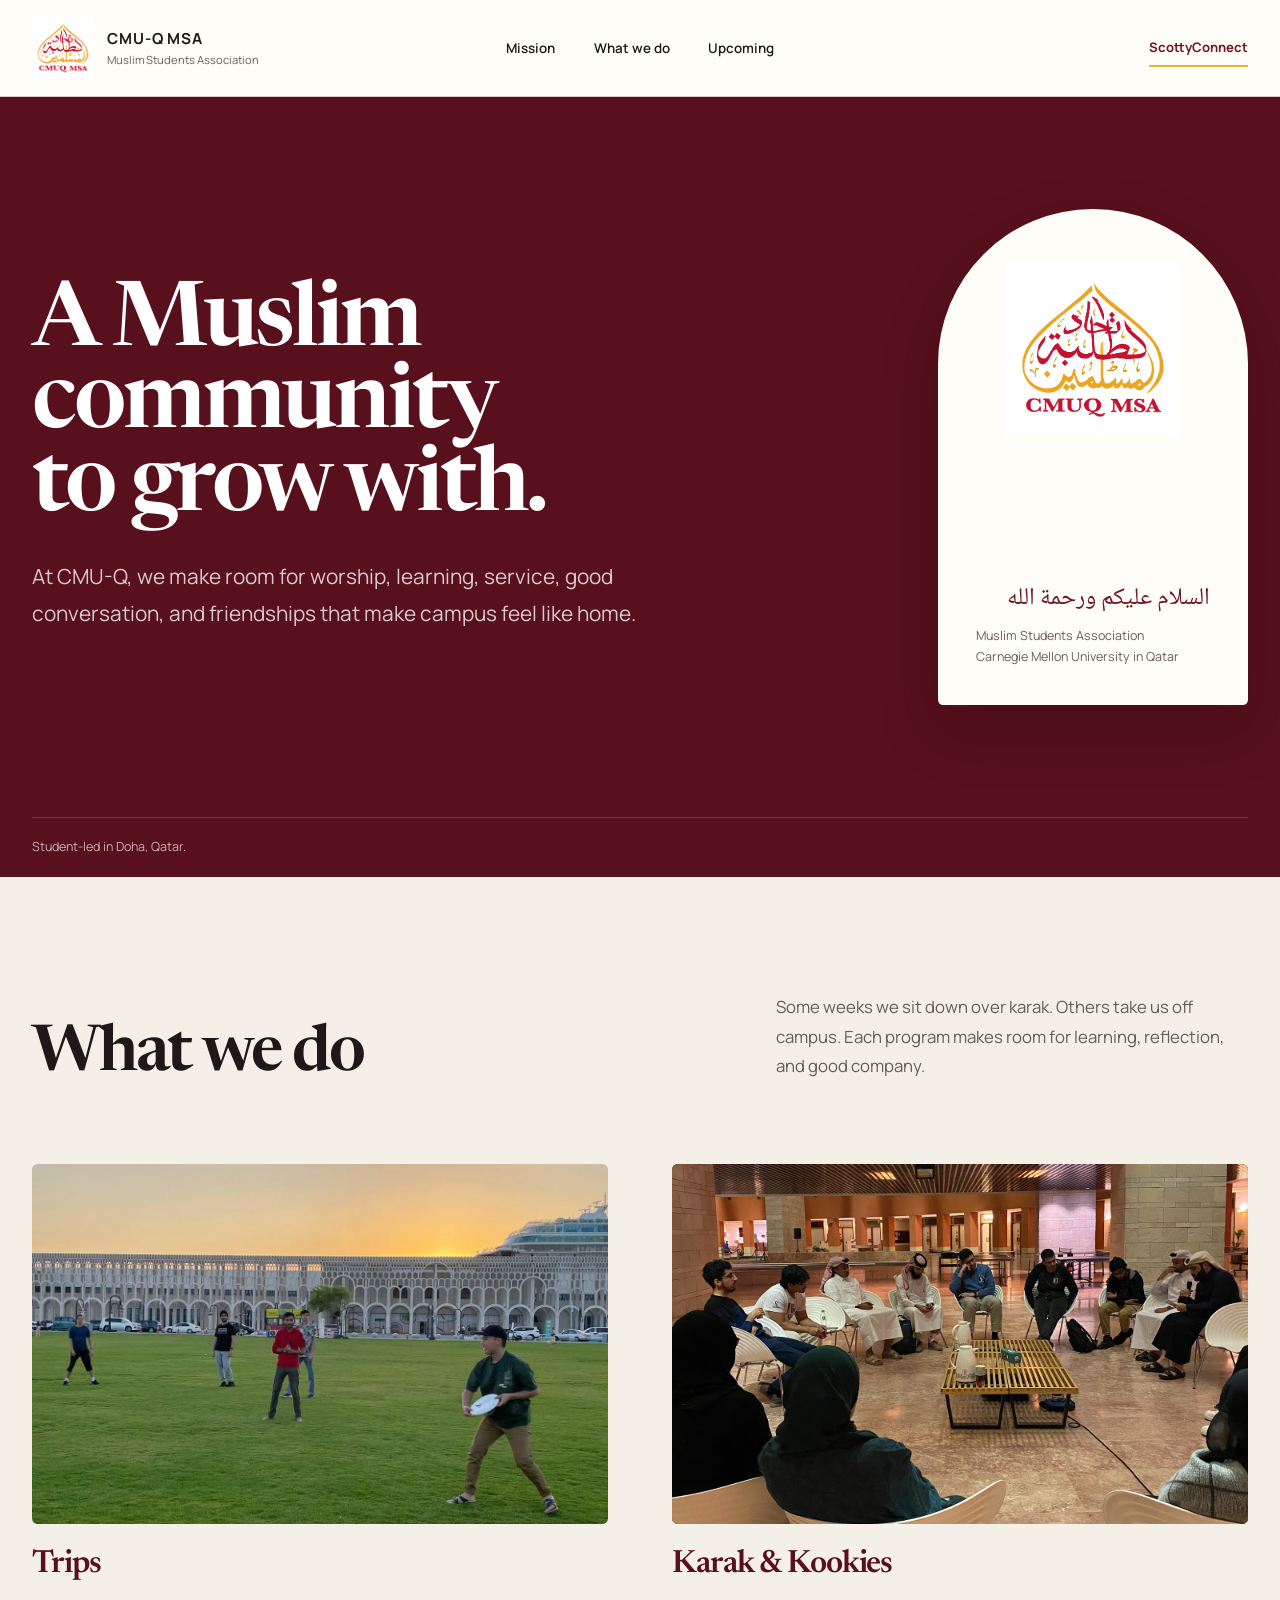
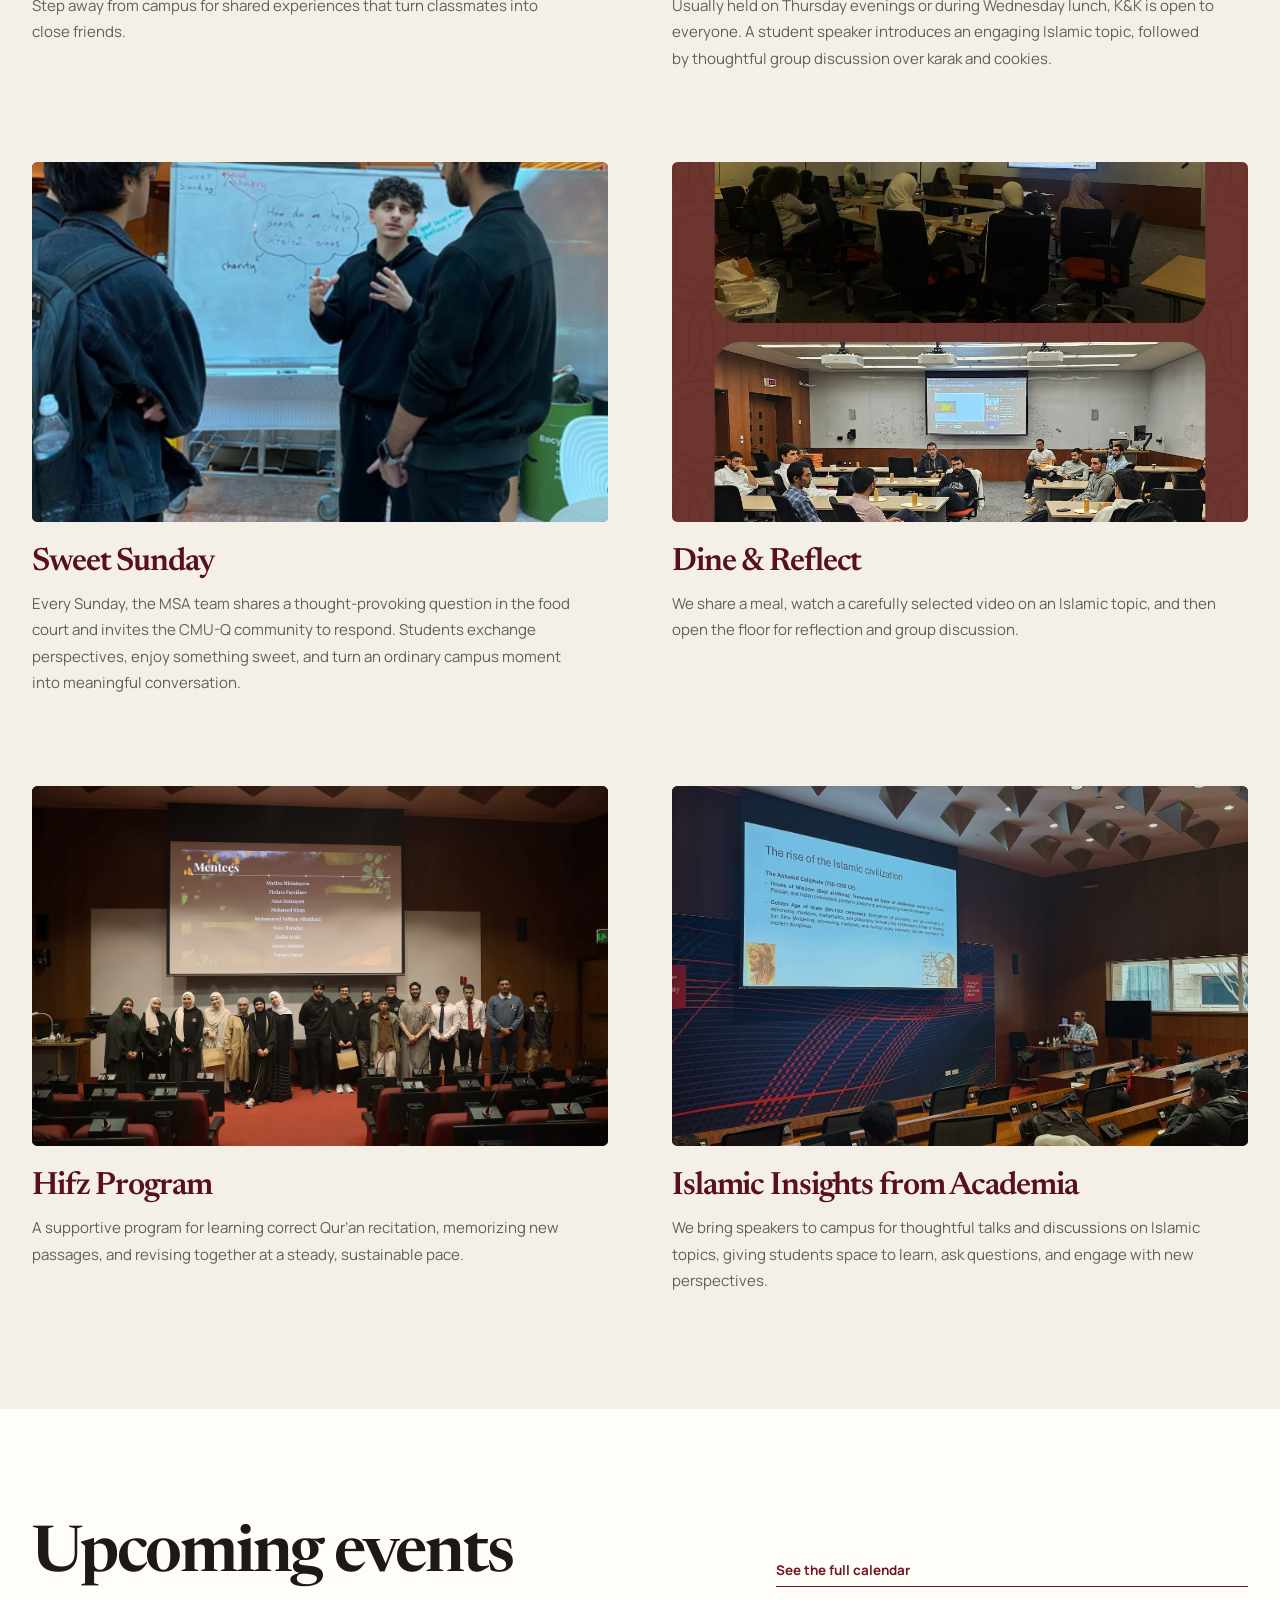
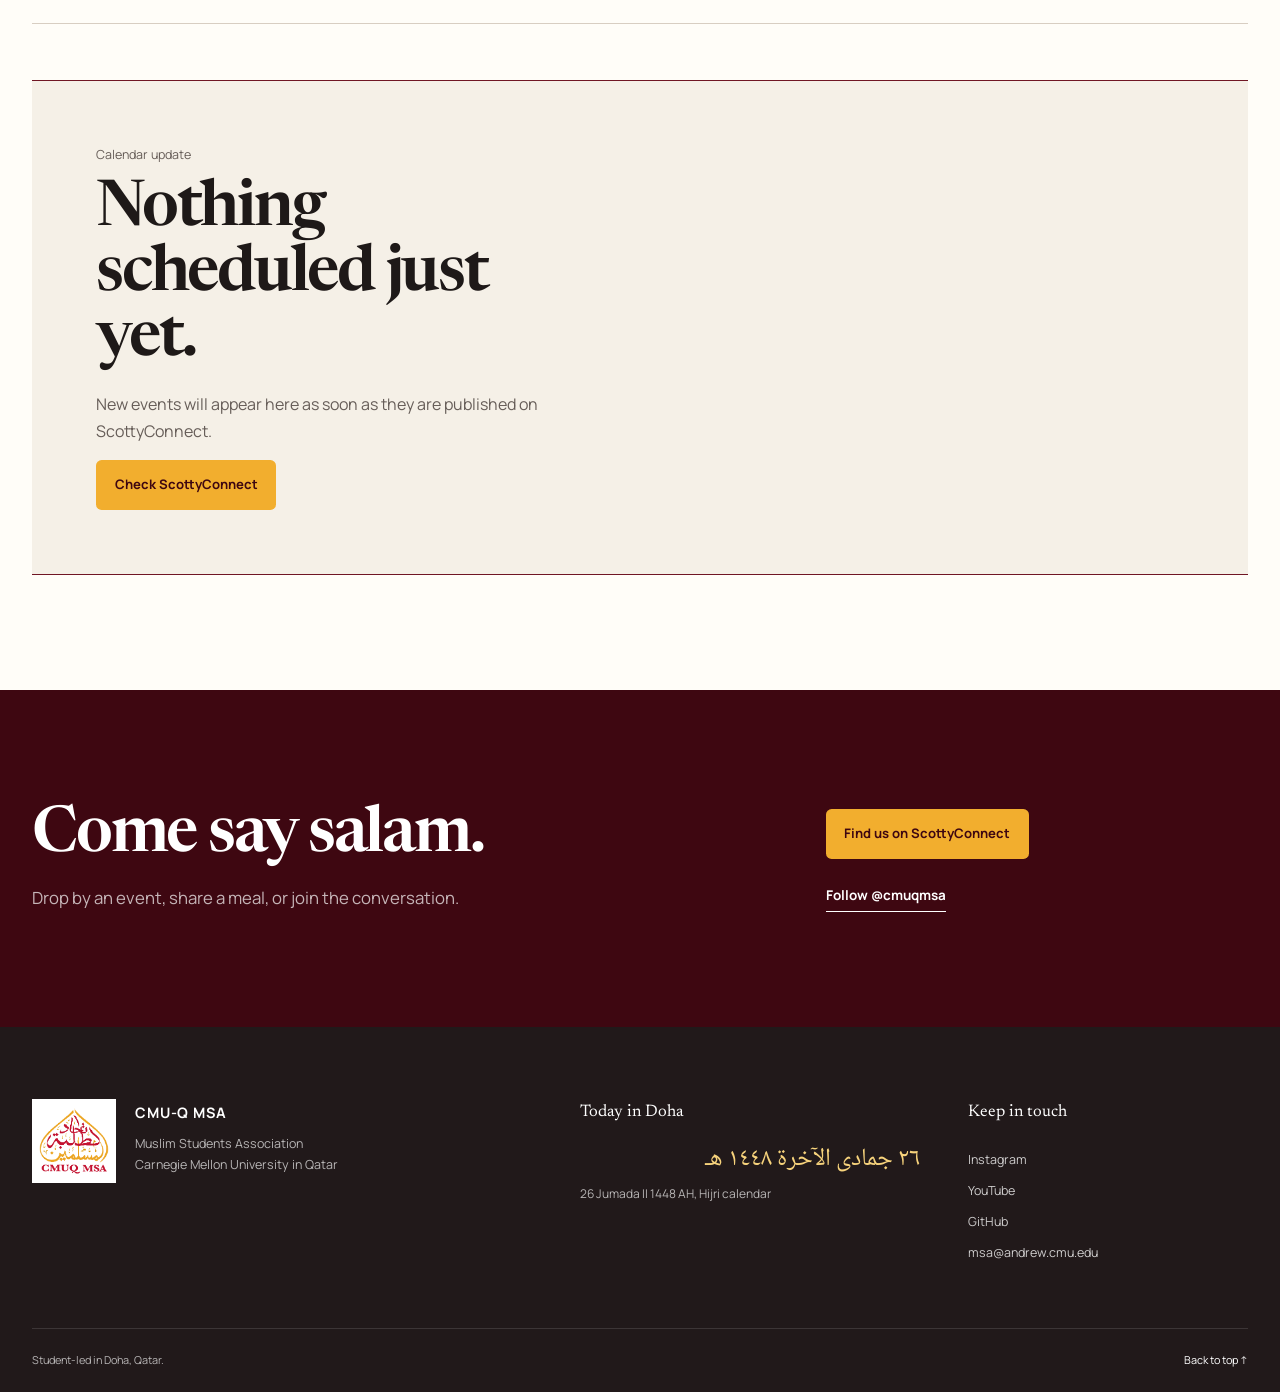
==== commit 76d92290: "fix: refine community invitation" ====
--- a/index.html
+++ b/index.html
@@ -104,7 +104,7 @@
 
     <section class="section connect-section" aria-labelledby="connect-heading">
       <div class="wrap connect-grid">
-        <div><h2 id="connect-heading">Come say salam.</h2><p>Start with one event. Stay for the people you meet there.</p></div>
+        <div><h2 id="connect-heading">Come say salam.</h2><p>Drop by an event, share a meal, or join the conversation.</p></div>
         <div class="connect-actions">
           <a class="button button-gold" href="https://scottyconnect.qatar.cmu.edu/feeds?type=club&amp;type_id=35465&amp;tab=about">Find us on ScottyConnect</a>
           <a class="text-link light-link" href="https://instagram.com/cmuqmsa">Follow @cmuqmsa</a>
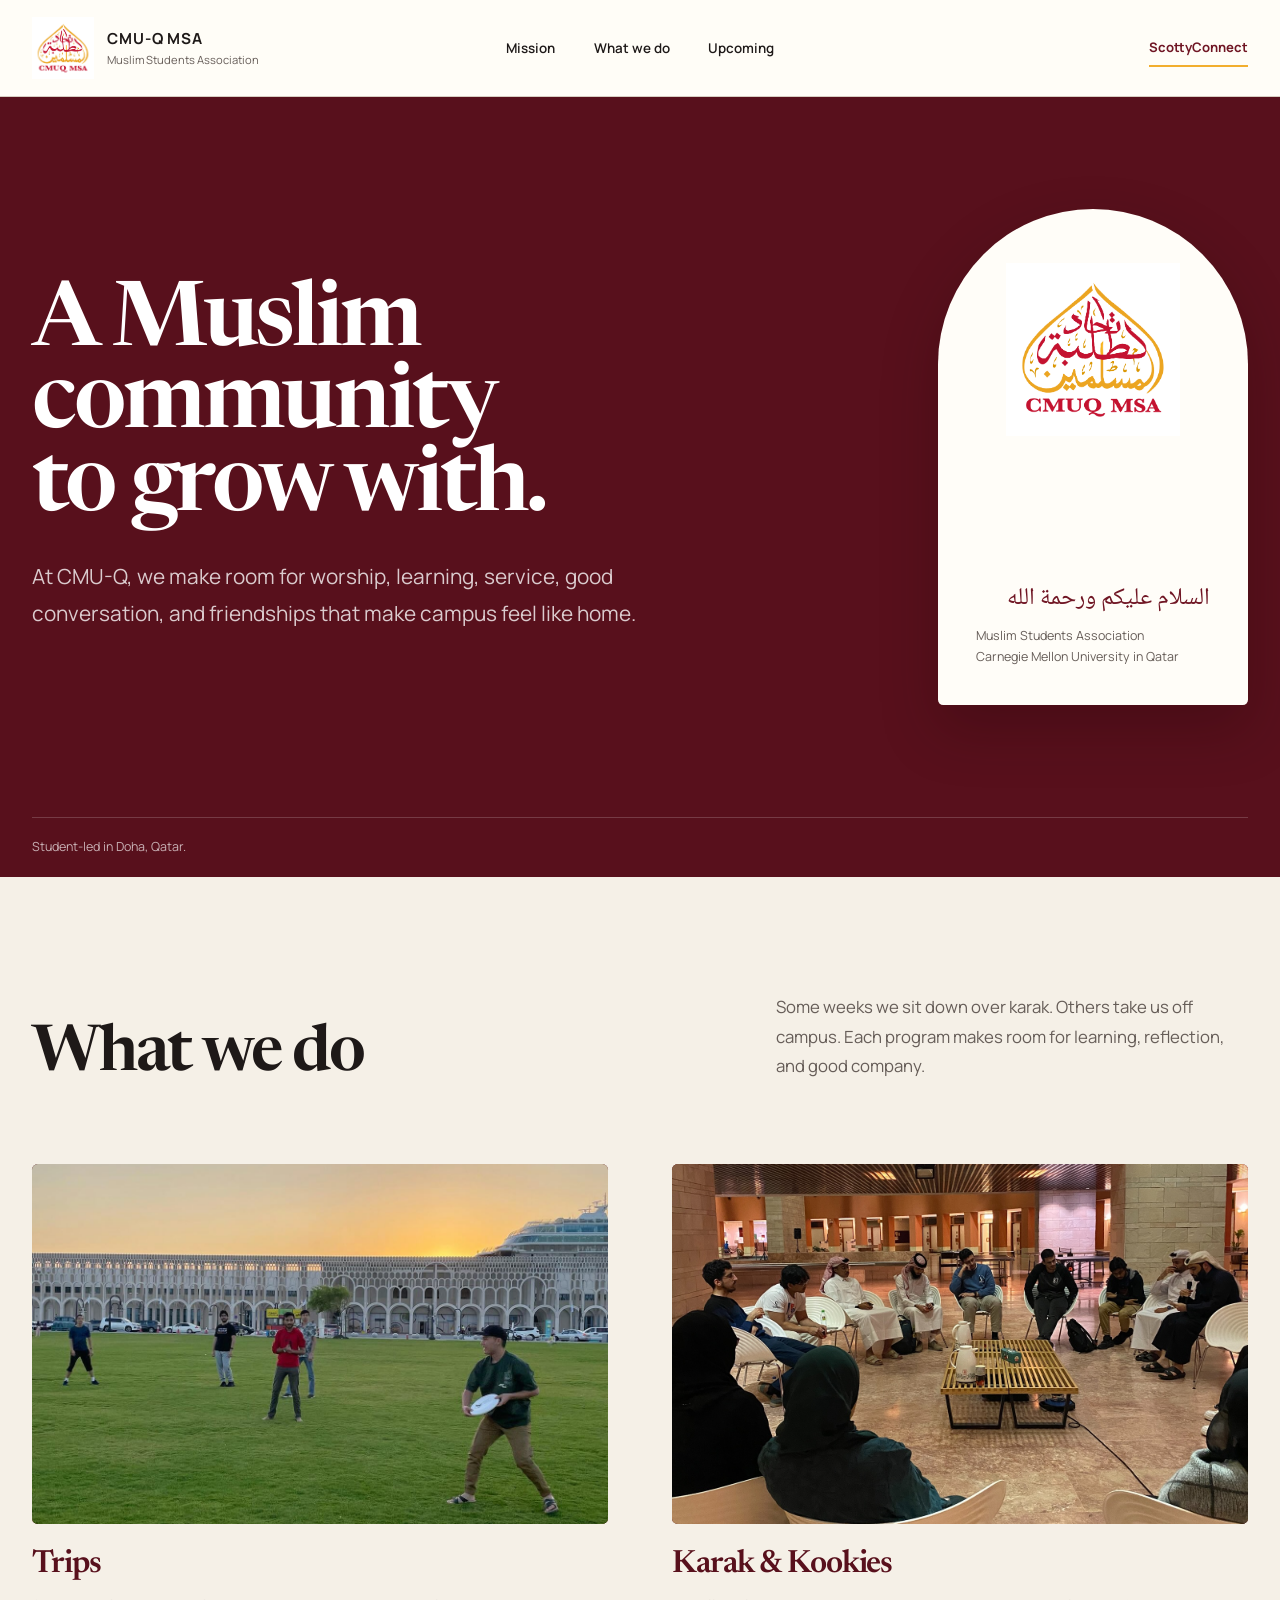
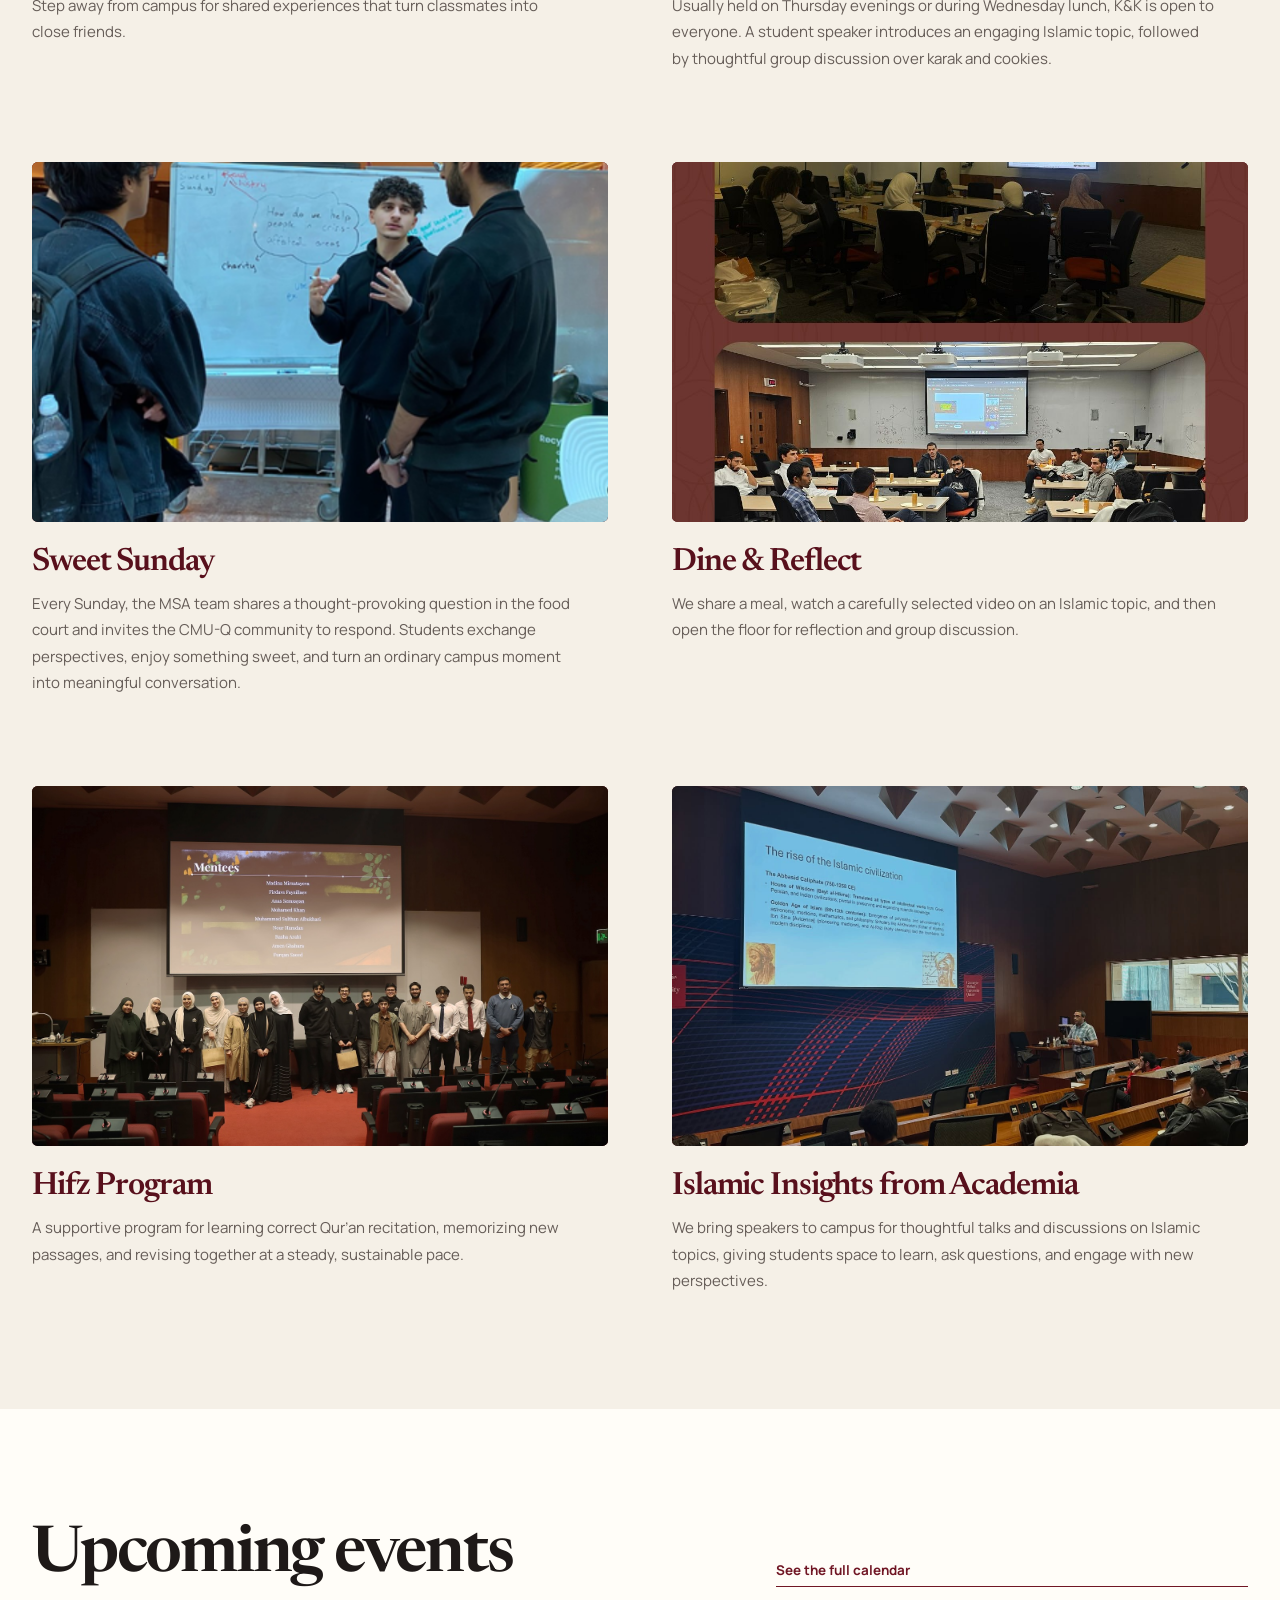
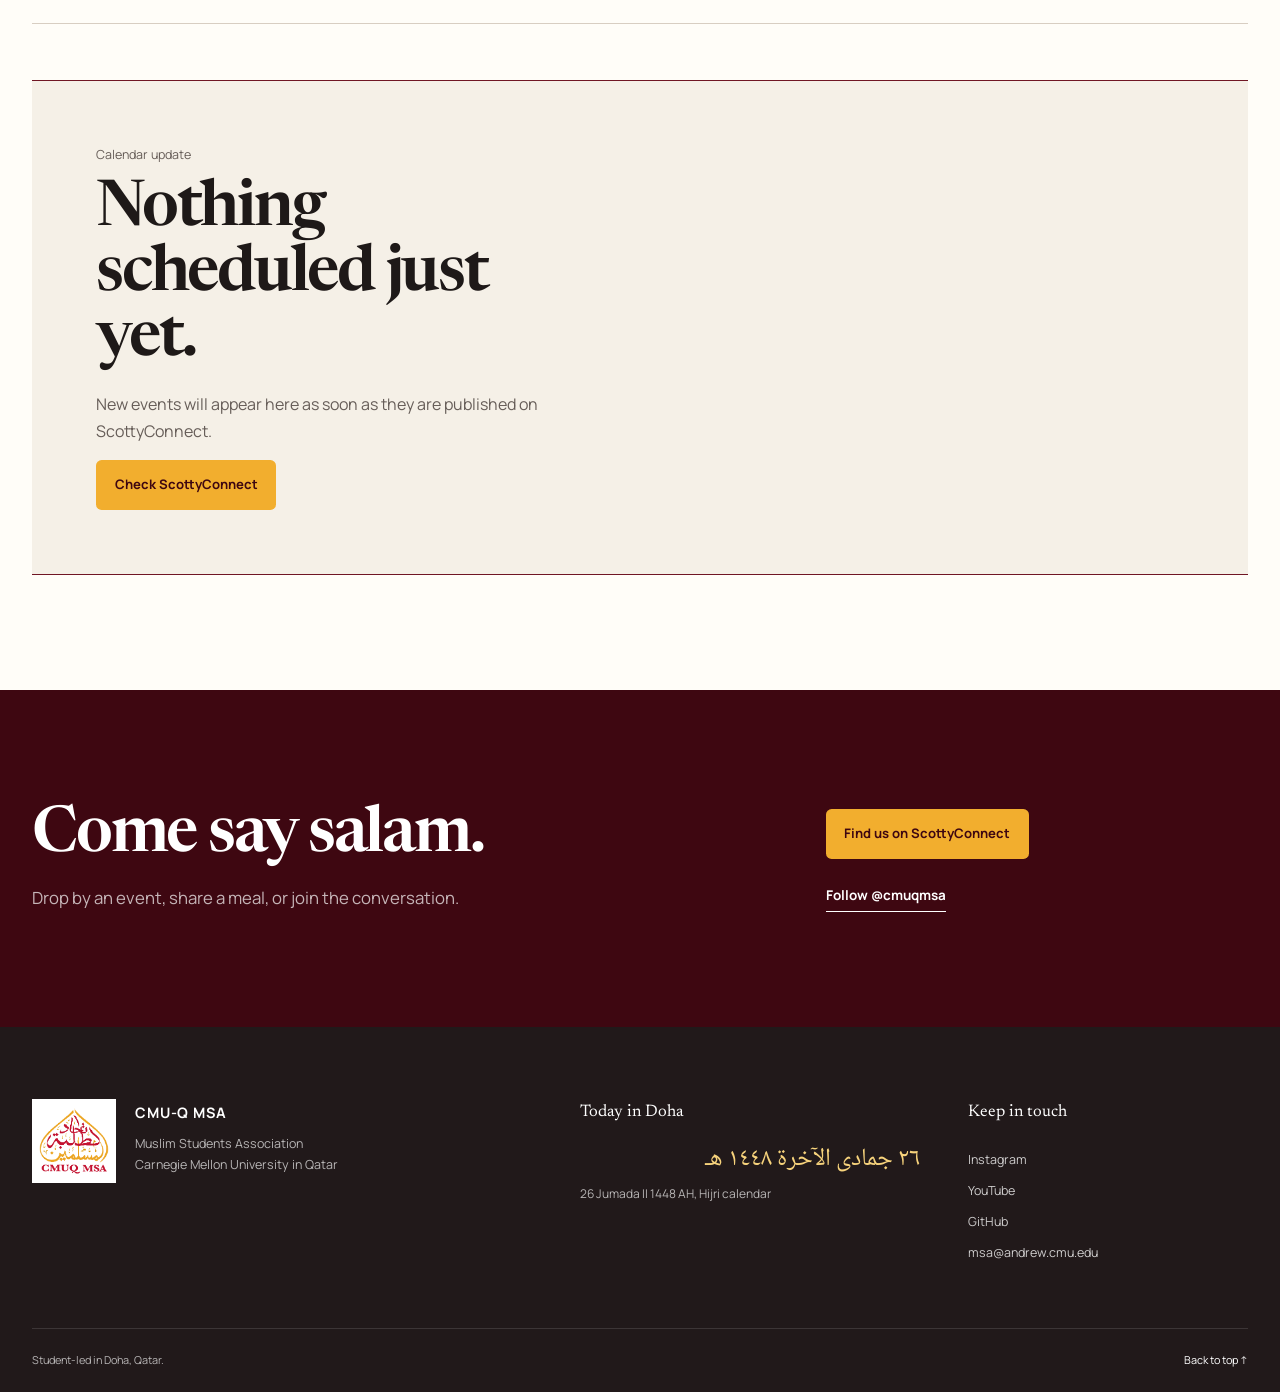
==== commit 7e29197e: "feat: add program photo carousels" ====
--- a/index.html
+++ b/index.html
@@ -14,7 +14,7 @@
   <link rel="preconnect" href="https://fonts.googleapis.com">
   <link rel="preconnect" href="https://fonts.gstatic.com" crossorigin>
   <link href="https://fonts.googleapis.com/css2?family=Manrope:wght@400;500;600;700&amp;family=Newsreader:opsz,wght@6..72,500;6..72,600&amp;family=Noto+Naskh+Arabic:wght@500;600&amp;display=swap" rel="stylesheet">
-  <link rel="stylesheet" href="styles.css?v=4">
+  <link rel="stylesheet" href="styles.css?v=5">
 </head>
 <body id="top">
   <a class="skip-link" href="#main">Skip to content</a>
@@ -62,27 +62,27 @@
         </div>
         <div class="program-grid">
           <article class="program-card">
-            <div class="program-photo"><img src="photos/trip.jpg" alt="Students playing frisbee together during an MSA trip" loading="lazy" decoding="async"></div>
+            <div class="program-photo" data-gallery="trips"><img src="photos/trips/trips-01.jpg" alt="Students playing frisbee together during an MSA trip" loading="lazy" decoding="async"></div>
             <div class="program-card-body"><h3>Trips</h3><p>Step away from campus for shared experiences that turn classmates into close friends.</p></div>
           </article>
           <article class="program-card">
-            <div class="program-photo"><img class="photo-knk" src="photos/Knk.jpg" alt="Students seated in a circle during a Karak and Kookies discussion" loading="lazy" decoding="async"></div>
+            <div class="program-photo" data-gallery="karak-and-kookies"><img src="photos/karak-and-kookies/karak-and-kookies-01.jpg" alt="Students seated in a circle during a Karak and Kookies discussion" loading="lazy" decoding="async"></div>
             <div class="program-card-body"><h3>Karak &amp; Kookies</h3><p>Usually held on Thursday evenings or during Wednesday lunch, K&amp;K is open to everyone. A student speaker introduces an engaging Islamic topic, followed by thoughtful group discussion over karak and cookies.</p></div>
           </article>
           <article class="program-card">
-            <div class="program-photo"><img class="photo-sweet-sunday" src="photos/sweet%20sunday.png" alt="Students discussing a question at the Sweet Sunday board" loading="lazy" decoding="async"></div>
+            <div class="program-photo" data-gallery="sweet-sunday"><img src="photos/sweet-sunday/sweet-sunday-01.png" alt="Students discussing a question at the Sweet Sunday board" loading="lazy" decoding="async"></div>
             <div class="program-card-body"><h3>Sweet Sunday</h3><p>Every Sunday, the MSA team shares a thought-provoking question in the food court and invites the CMU-Q community to respond. Students exchange perspectives, enjoy something sweet, and turn an ordinary campus moment into meaningful conversation.</p></div>
           </article>
           <article class="program-card">
-            <div class="program-photo"><img class="photo-dine" src="photos/dine%20and%20reflect.jpg" alt="Two Dine and Reflect gatherings with students watching and discussing videos" loading="lazy" decoding="async"></div>
+            <div class="program-photo" data-gallery="dine-and-reflect"><img src="photos/dine-and-reflect/dine-and-reflect-01.jpg" alt="Two Dine and Reflect gatherings with students watching and discussing videos" loading="lazy" decoding="async"></div>
             <div class="program-card-body"><h3>Dine &amp; Reflect</h3><p>We share a meal, watch a carefully selected video on an Islamic topic, and then open the floor for reflection and group discussion.</p></div>
           </article>
           <article class="program-card">
-            <div class="program-photo"><img class="photo-hifz" src="photos/hifz.jpg" alt="Hifz program participants gathered after an event" loading="lazy" decoding="async"></div>
+            <div class="program-photo" data-gallery="hifz-program"><img src="photos/hifz-program/hifz-program-01.jpg" alt="Hifz program participants gathered after an event" loading="lazy" decoding="async"></div>
             <div class="program-card-body"><h3>Hifz Program</h3><p>A supportive program for learning correct Qur’an recitation, memorizing new passages, and revising together at a steady, sustainable pace.</p></div>
           </article>
           <article class="program-card">
-            <div class="program-photo"><img class="photo-insights" src="photos/islamic%20insightsa.jpg" alt="A guest speaker presenting on the rise of Islamic civilization" loading="lazy" decoding="async"></div>
+            <div class="program-photo" data-gallery="islamic-insights"><img src="photos/islamic-insights/islamic-insights-01.jpg" alt="A guest speaker presenting on the rise of Islamic civilization" loading="lazy" decoding="async"></div>
             <div class="program-card-body"><h3>Islamic Insights from Academia</h3><p>We bring speakers to campus for thoughtful talks and discussions on Islamic topics, giving students space to learn, ask questions, and engage with new perspectives.</p></div>
           </article>
         </div>
@@ -127,6 +127,7 @@
     </div>
     <div class="wrap footer-bottom"><p>Student-led in Doha, Qatar.</p><a href="#top">Back to top <span aria-hidden="true">↑</span></a></div>
   </footer>
-  <script src="app.js?v=3" defer></script>
+  <script src="photos/galleries.js?v=1" defer></script>
+  <script src="app.js?v=4" defer></script>
 </body>
 </html>
--- a/styles.css
+++ b/styles.css
@@ -76,16 +76,21 @@
 .programs-section { background: var(--ivory); }
 .program-grid { display: grid; grid-template-columns: repeat(2, minmax(0, 1fr)); column-gap: clamp(2rem, 5vw, 4.5rem); row-gap: clamp(4rem, 7vw, 6.5rem); }
 .program-card { min-width: 0; }
-.program-photo { aspect-ratio: 16 / 10; overflow: hidden; background: var(--maroon-900); border-radius: .35rem; }
+.program-photo { position: relative; aspect-ratio: 16 / 10; overflow: hidden; background: var(--maroon-900); border-radius: .35rem; }
 .program-photo img { width: 100%; height: 100%; object-fit: cover; }
 .program-card-body { max-width: 34rem; padding-top: 1.5rem; }
 .program-card h3 { margin-bottom: .8rem; color: var(--maroon-900); }
 .program-card p { margin-bottom: 0; color: var(--ink-soft); font-size: .94rem; line-height: 1.75; }
-.photo-knk { object-position: center 62%; }
-.photo-sweet-sunday { object-position: center 46%; }
-.photo-dine { object-position: center 50%; }
-.photo-hifz { object-position: center 58%; }
-.photo-insights { object-position: center 48%; }
+.carousel-viewport, .carousel-track, .carousel-slide { width: 100%; height: 100%; }
+.carousel-viewport { overflow: hidden; }
+.carousel-track { display: flex; transition: transform 320ms ease; }
+.carousel-slide { min-width: 100%; margin: 0; }
+.carousel-status { position: absolute; bottom: .75rem; left: .75rem; margin: 0; padding: .35rem .55rem; color: var(--white); background: rgb(62 7 17 / 88%); font-size: .7rem; font-weight: 600; line-height: 1; }
+.carousel-controls { position: absolute; right: .75rem; bottom: .75rem; display: flex; gap: .35rem; }
+.carousel-button { width: 2.65rem; height: 2.65rem; display: grid; place-items: center; padding: 0; color: var(--maroon-950); background: var(--paper); border: 0; border-radius: .2rem; box-shadow: 0 .2rem .8rem rgb(31 0 7 / 22%); cursor: pointer; font: 600 1.15rem/1 var(--sans); }
+.carousel-button:hover { color: var(--white); background: var(--maroon-800); }
+.program-photo.has-carousel { touch-action: pan-y; }
+.program-photo.has-carousel:focus-visible { outline-color: var(--gold); }
 
 .events-section { background: var(--paper); }
 .events-heading { margin-bottom: 3.5rem; padding-bottom: 2.25rem; border-bottom: 1px solid var(--rule); }
@@ -185,4 +190,5 @@
 
 @media (prefers-reduced-motion: reduce) {
   *, *::before, *::after { animation-duration: .01ms !important; animation-iteration-count: 1 !important; transition-duration: .01ms !important; }
+  .carousel-track { transition: none; }
 }
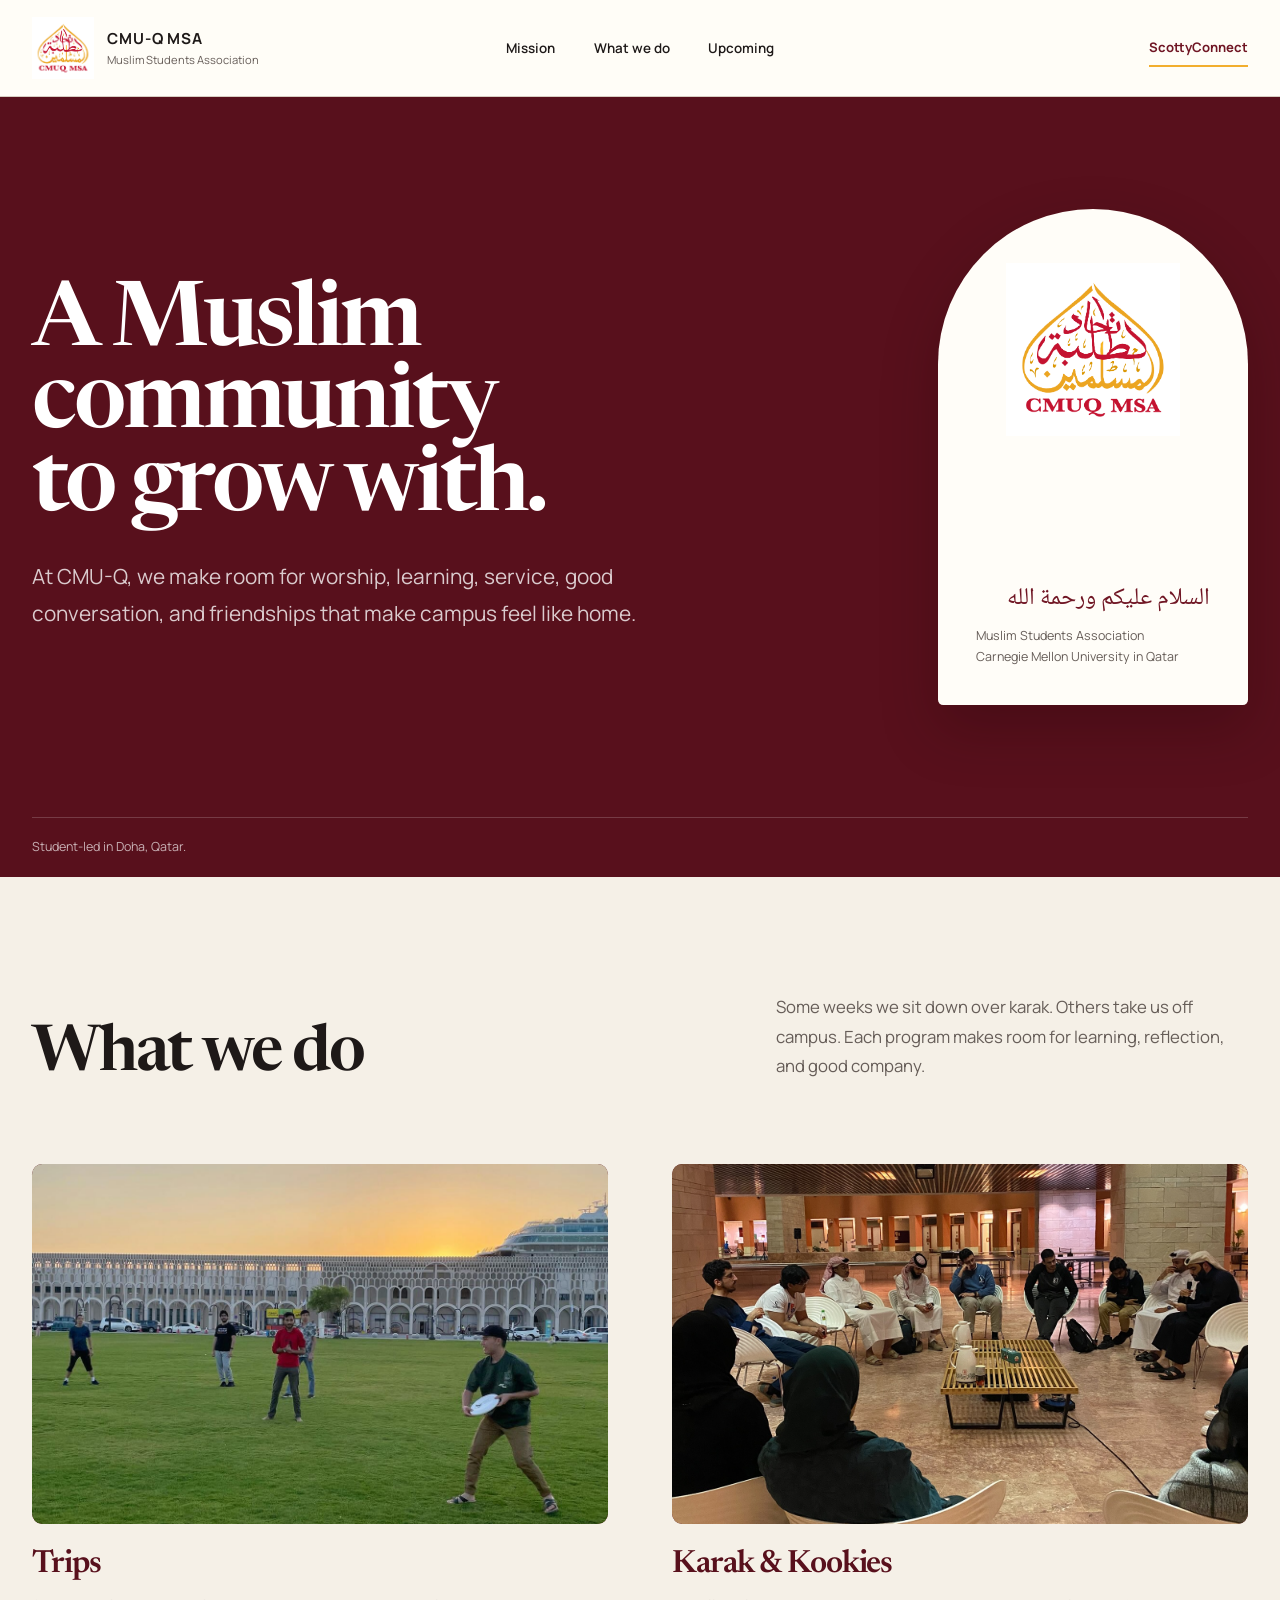
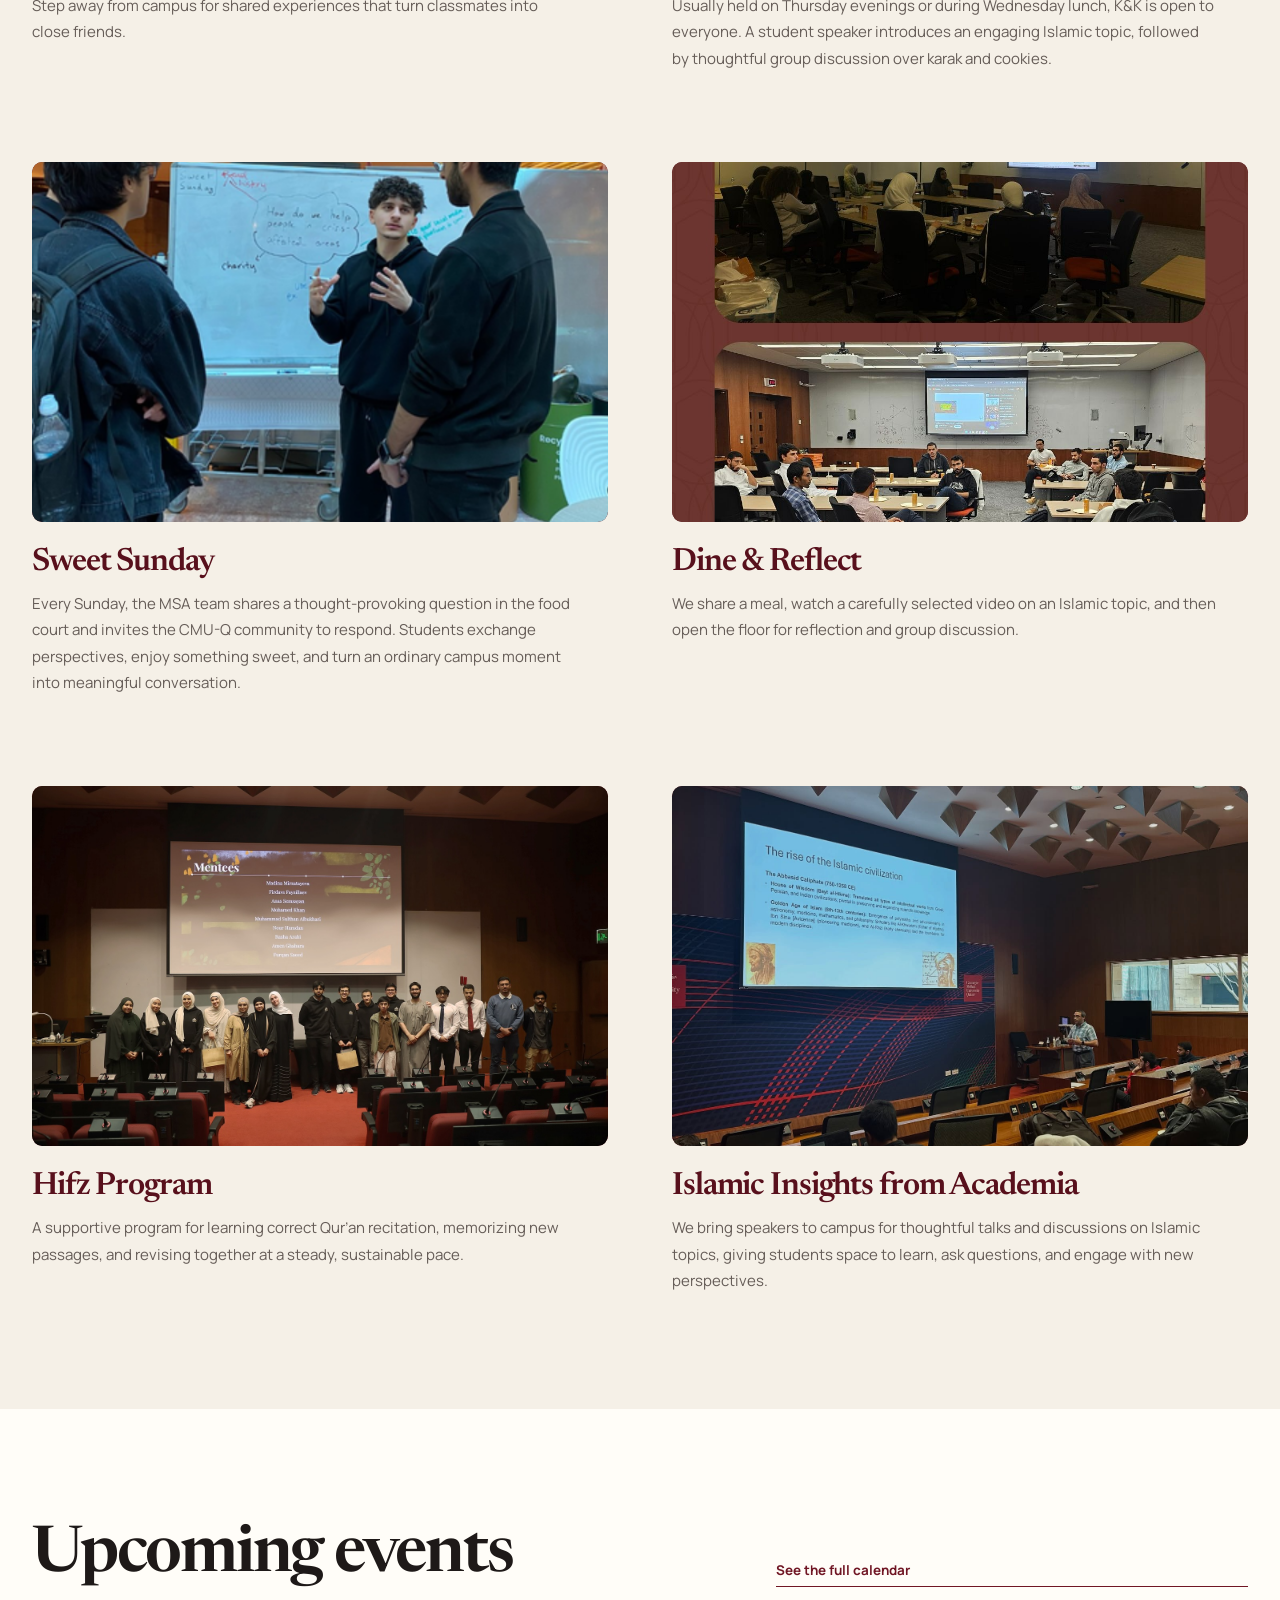
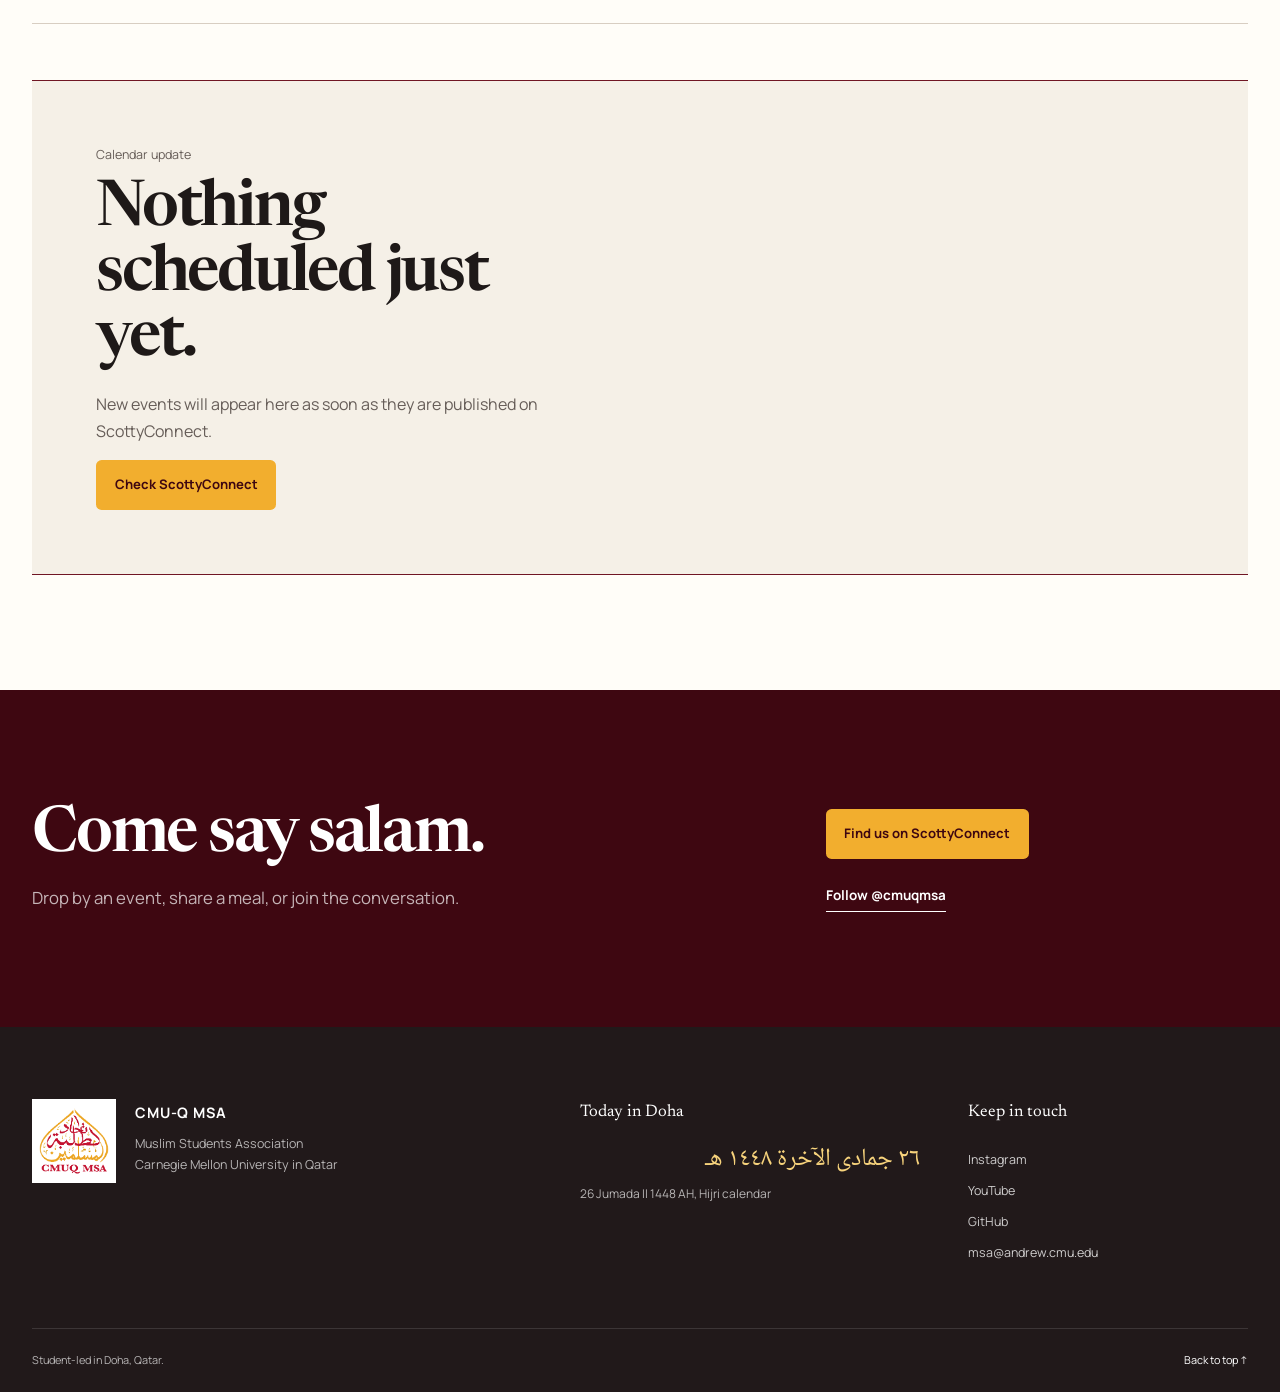
==== commit e501f76a: "feat: add program photo carousels" ====
--- a/index.html
+++ b/index.html
@@ -14,7 +14,7 @@
   <link rel="preconnect" href="https://fonts.googleapis.com">
   <link rel="preconnect" href="https://fonts.gstatic.com" crossorigin>
   <link href="https://fonts.googleapis.com/css2?family=Manrope:wght@400;500;600;700&amp;family=Newsreader:opsz,wght@6..72,500;6..72,600&amp;family=Noto+Naskh+Arabic:wght@500;600&amp;display=swap" rel="stylesheet">
-  <link rel="stylesheet" href="styles.css?v=5">
+  <link rel="stylesheet" href="styles.css?v=6">
 </head>
 <body id="top">
   <a class="skip-link" href="#main">Skip to content</a>
@@ -128,6 +128,6 @@
     <div class="wrap footer-bottom"><p>Student-led in Doha, Qatar.</p><a href="#top">Back to top <span aria-hidden="true">↑</span></a></div>
   </footer>
   <script src="photos/galleries.js?v=1" defer></script>
-  <script src="app.js?v=4" defer></script>
+  <script src="app.js?v=5" defer></script>
 </body>
 </html>
--- a/styles.css
+++ b/styles.css
@@ -76,8 +76,9 @@
 .programs-section { background: var(--ivory); }
 .program-grid { display: grid; grid-template-columns: repeat(2, minmax(0, 1fr)); column-gap: clamp(2rem, 5vw, 4.5rem); row-gap: clamp(4rem, 7vw, 6.5rem); }
 .program-card { min-width: 0; }
-.program-photo { position: relative; aspect-ratio: 16 / 10; overflow: hidden; background: var(--maroon-900); border-radius: .35rem; }
+.program-photo { position: relative; aspect-ratio: 16 / 10; overflow: visible; background: var(--maroon-900); border-radius: .65rem; }
 .program-photo img { width: 100%; height: 100%; object-fit: cover; }
+.program-photo > img, .carousel-viewport { overflow: hidden; border-radius: inherit; }
 .program-card-body { max-width: 34rem; padding-top: 1.5rem; }
 .program-card h3 { margin-bottom: .8rem; color: var(--maroon-900); }
 .program-card p { margin-bottom: 0; color: var(--ink-soft); font-size: .94rem; line-height: 1.75; }
@@ -85,11 +86,12 @@
 .carousel-viewport { overflow: hidden; }
 .carousel-track { display: flex; transition: transform 320ms ease; }
 .carousel-slide { min-width: 100%; margin: 0; }
-.carousel-status { position: absolute; bottom: .75rem; left: .75rem; margin: 0; padding: .35rem .55rem; color: var(--white); background: rgb(62 7 17 / 88%); font-size: .7rem; font-weight: 600; line-height: 1; }
-.carousel-controls { position: absolute; right: .75rem; bottom: .75rem; display: flex; gap: .35rem; }
-.carousel-button { width: 2.65rem; height: 2.65rem; display: grid; place-items: center; padding: 0; color: var(--maroon-950); background: var(--paper); border: 0; border-radius: .2rem; box-shadow: 0 .2rem .8rem rgb(31 0 7 / 22%); cursor: pointer; font: 600 1.15rem/1 var(--sans); }
+.carousel-status { min-width: 3.5rem; margin: 0; color: var(--maroon-800); font-size: .7rem; font-weight: 600; line-height: 1; text-align: center; }
+.carousel-controls { position: absolute; top: calc(100% + .55rem); left: 50%; display: flex; align-items: center; gap: .4rem; transform: translateX(-50%); }
+.carousel-button { width: 2.75rem; height: 2.75rem; display: grid; place-items: center; padding: 0; color: var(--maroon-950); background: var(--paper); border: 1px solid var(--rule); border-radius: .4rem; cursor: pointer; font: 600 1.15rem/1 var(--sans); }
 .carousel-button:hover { color: var(--white); background: var(--maroon-800); }
-.program-photo.has-carousel { touch-action: pan-y; }
+.program-photo.has-carousel { margin-bottom: 3.25rem; touch-action: pan-y; }
+.program-photo.has-carousel + .program-card-body { padding-top: .8rem; }
 .program-photo.has-carousel:focus-visible { outline-color: var(--gold); }
 
 .events-section { background: var(--paper); }
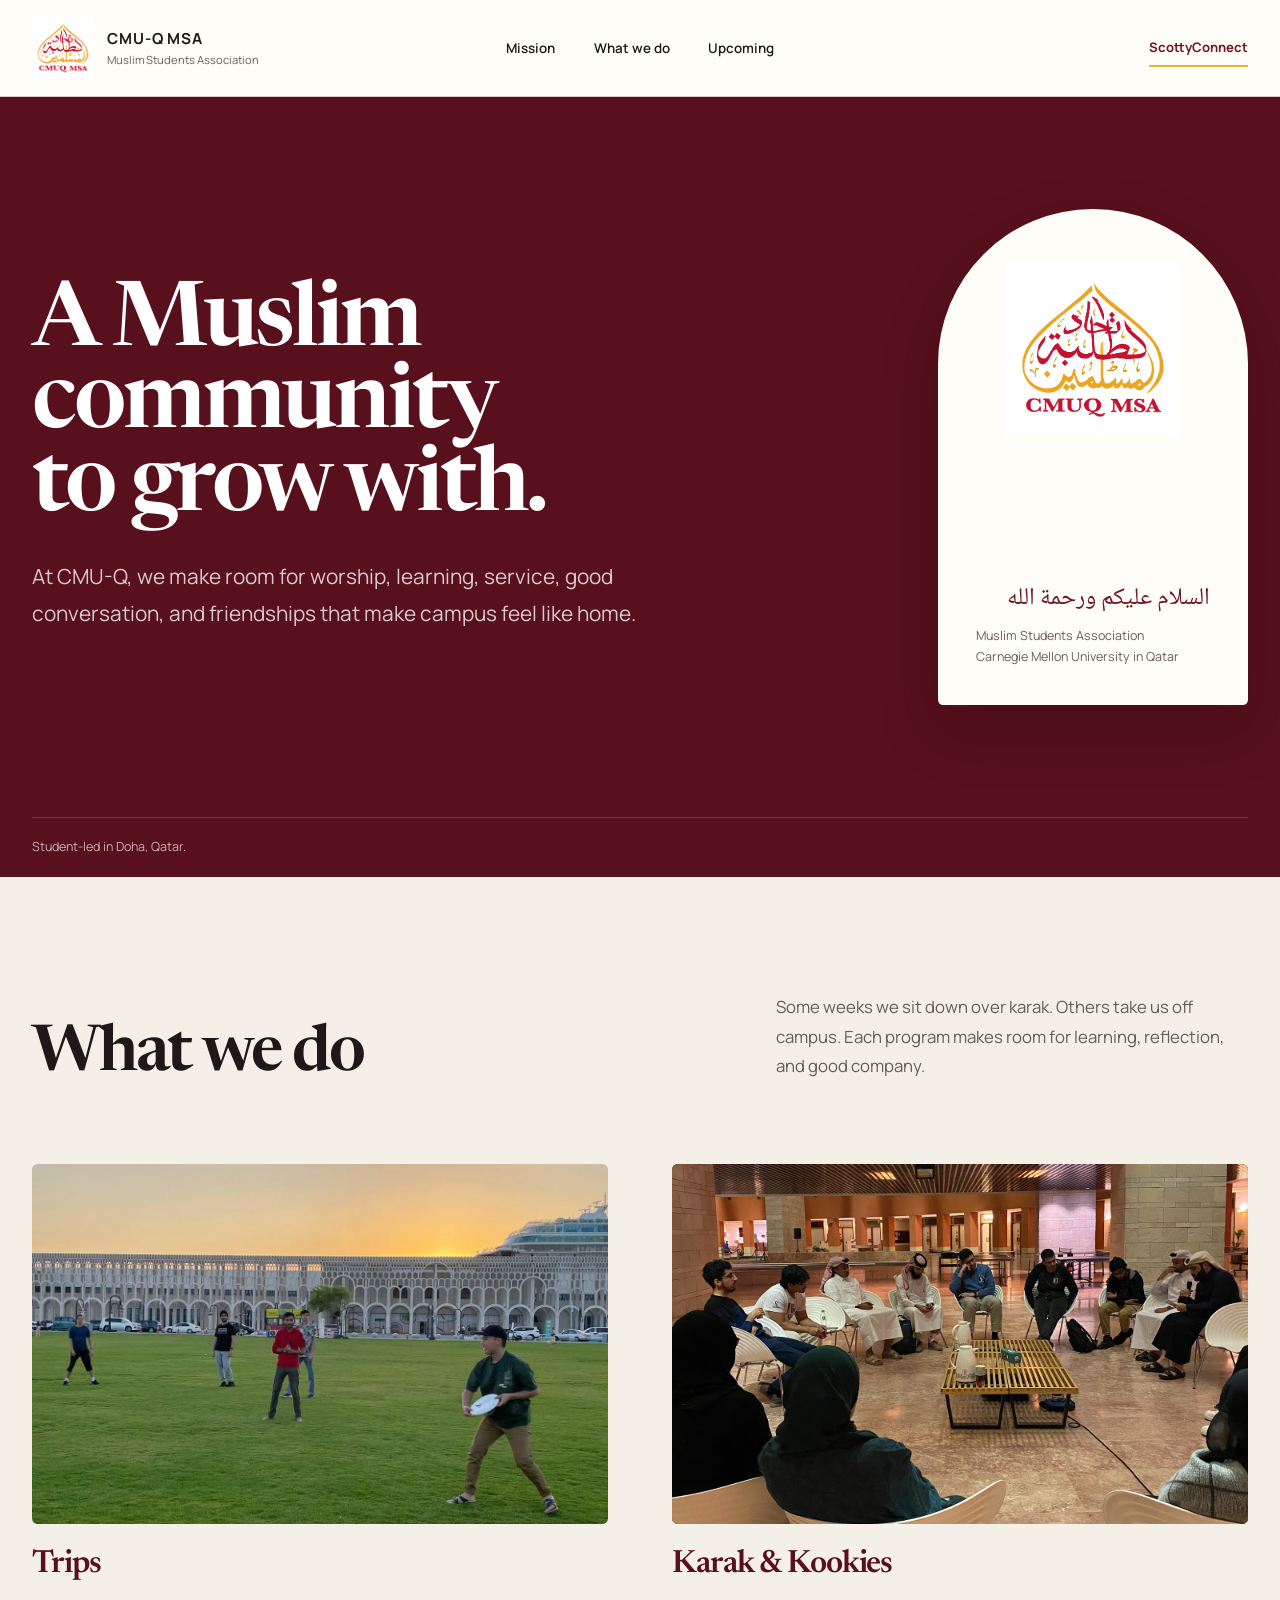
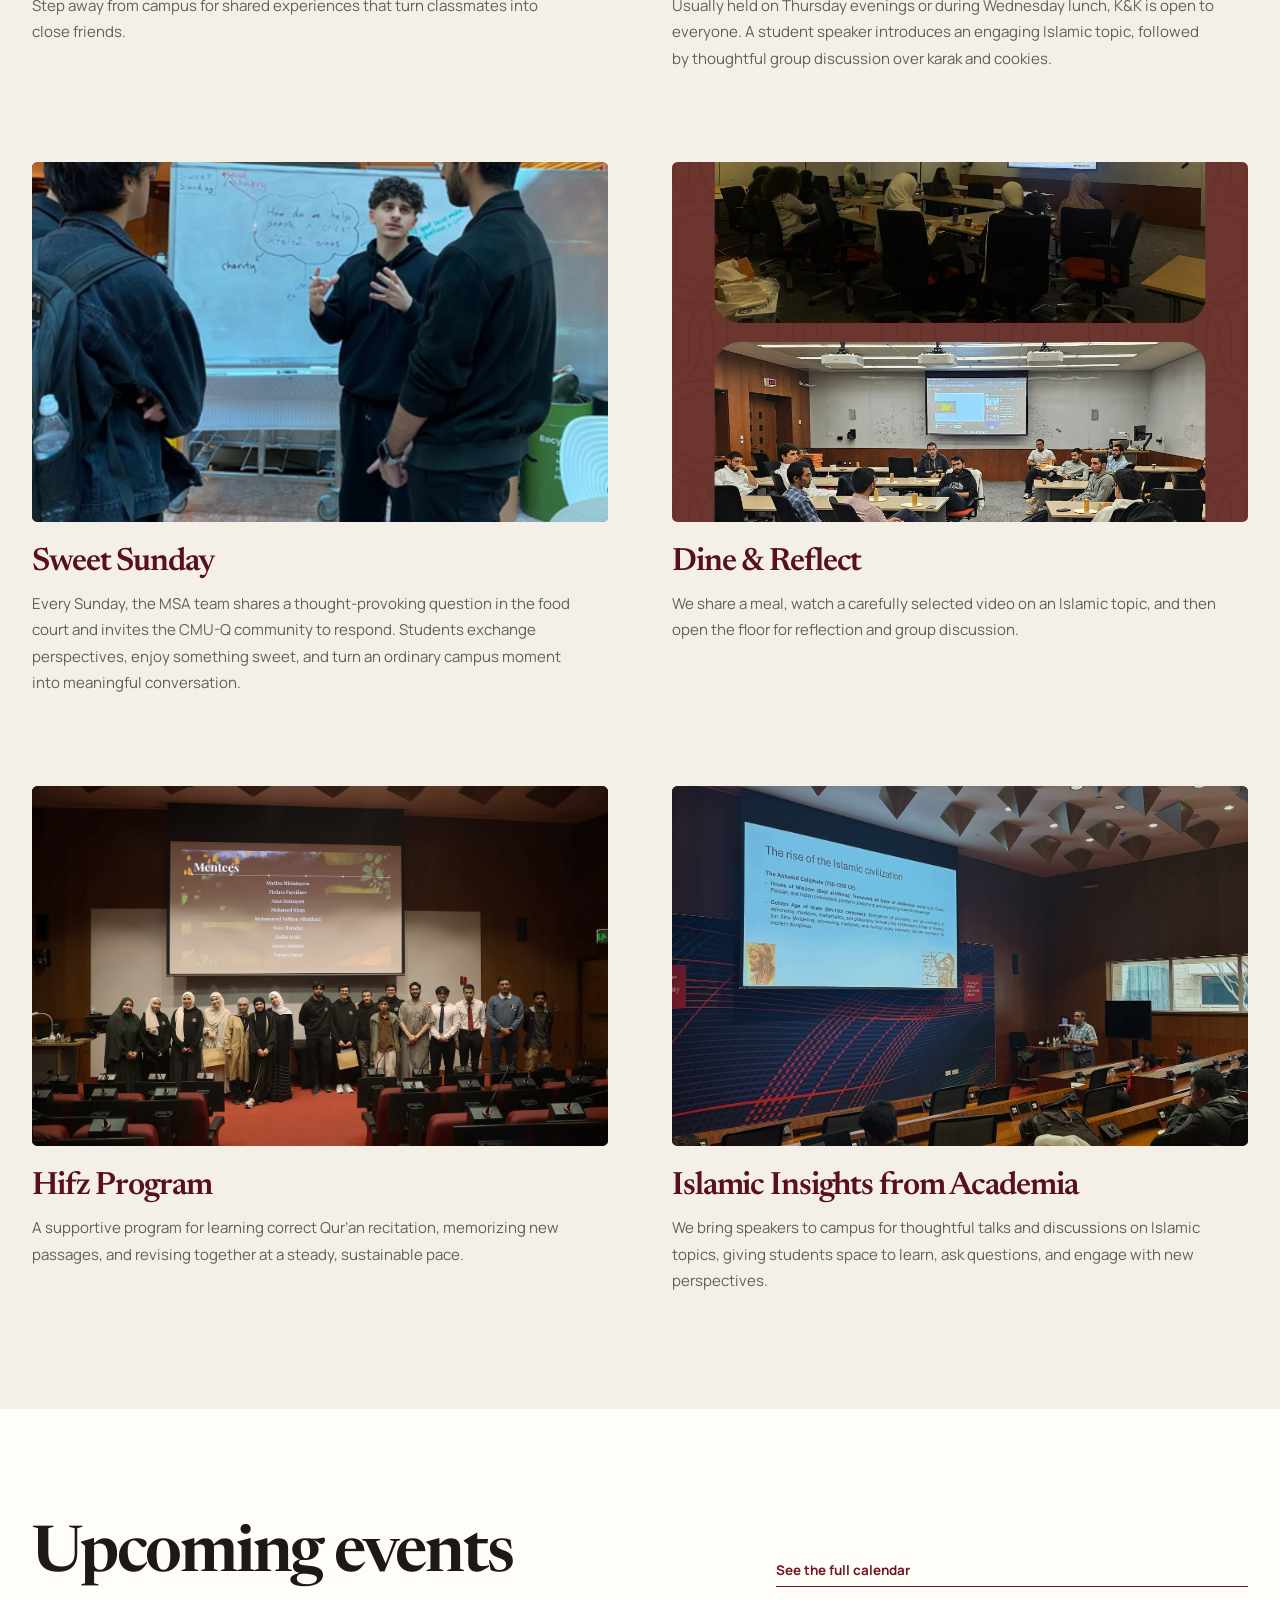
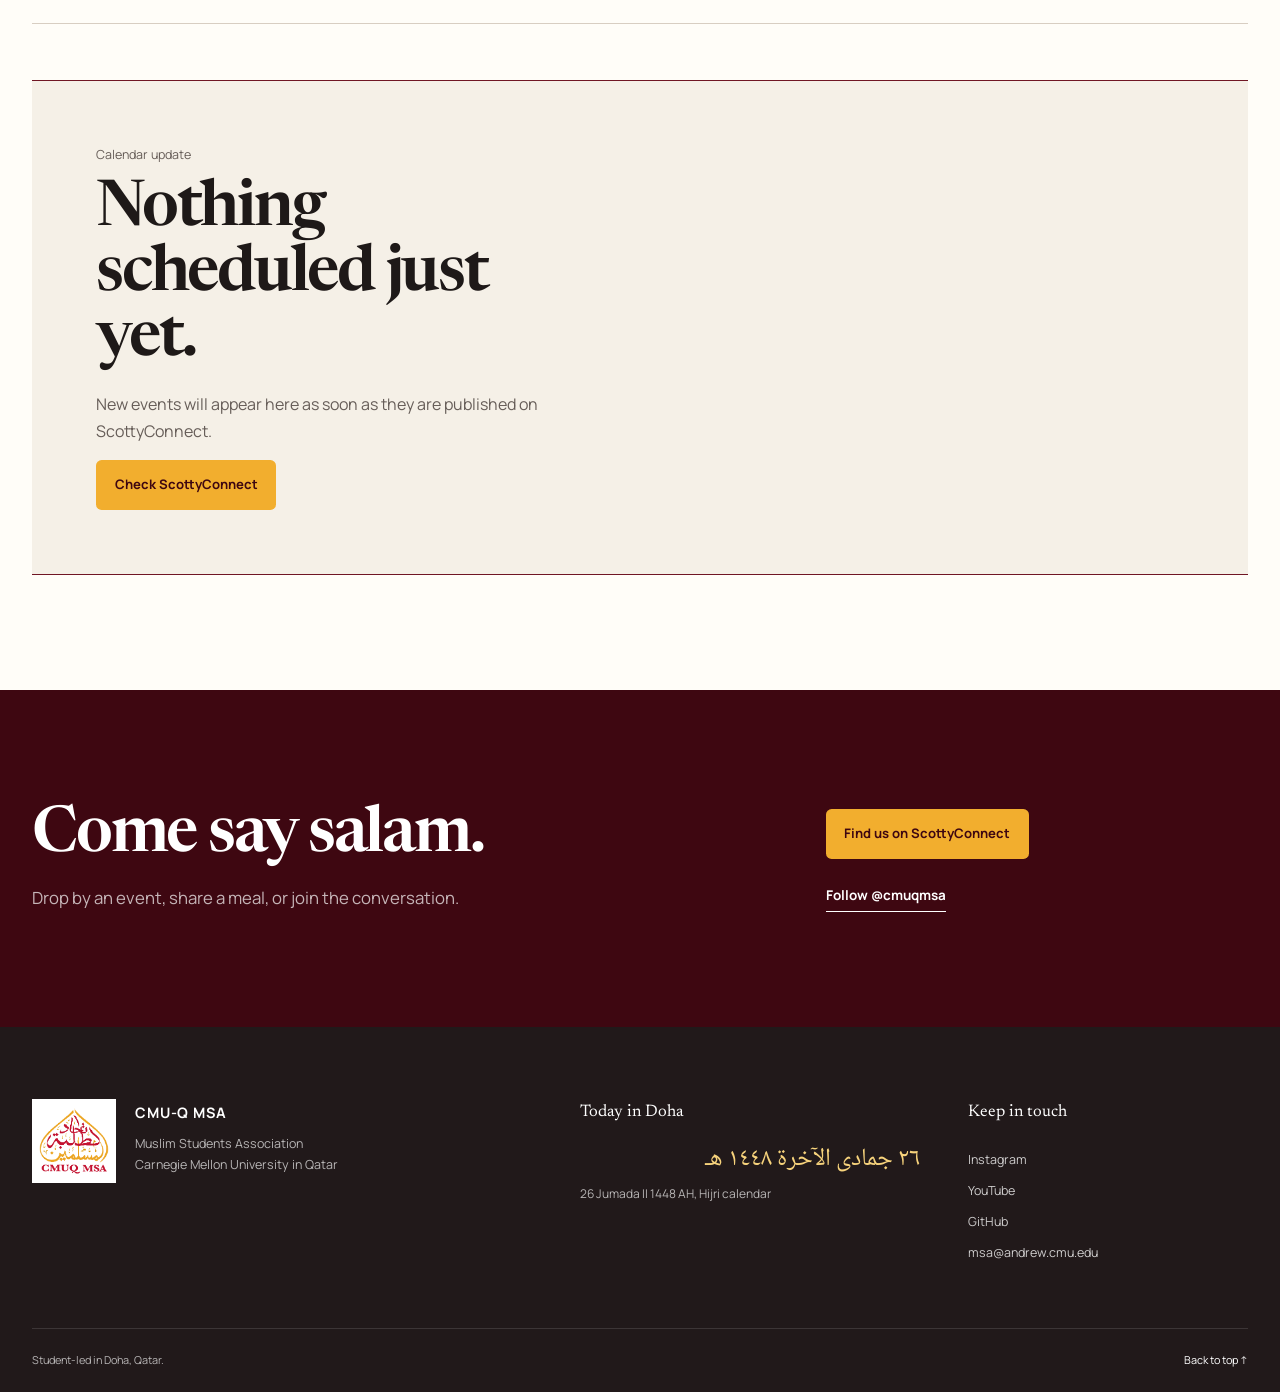
==== commit e692cf66: "revert: defer program photo carousels" ====
--- a/index.html
+++ b/index.html
@@ -14,7 +14,7 @@
   <link rel="preconnect" href="https://fonts.googleapis.com">
   <link rel="preconnect" href="https://fonts.gstatic.com" crossorigin>
   <link href="https://fonts.googleapis.com/css2?family=Manrope:wght@400;500;600;700&amp;family=Newsreader:opsz,wght@6..72,500;6..72,600&amp;family=Noto+Naskh+Arabic:wght@500;600&amp;display=swap" rel="stylesheet">
-  <link rel="stylesheet" href="styles.css?v=6">
+  <link rel="stylesheet" href="styles.css?v=4">
 </head>
 <body id="top">
   <a class="skip-link" href="#main">Skip to content</a>
@@ -62,27 +62,27 @@
         </div>
         <div class="program-grid">
           <article class="program-card">
-            <div class="program-photo" data-gallery="trips"><img src="photos/trips/trips-01.jpg" alt="Students playing frisbee together during an MSA trip" loading="lazy" decoding="async"></div>
+            <div class="program-photo"><img src="photos/trip.jpg" alt="Students playing frisbee together during an MSA trip" loading="lazy" decoding="async"></div>
             <div class="program-card-body"><h3>Trips</h3><p>Step away from campus for shared experiences that turn classmates into close friends.</p></div>
           </article>
           <article class="program-card">
-            <div class="program-photo" data-gallery="karak-and-kookies"><img src="photos/karak-and-kookies/karak-and-kookies-01.jpg" alt="Students seated in a circle during a Karak and Kookies discussion" loading="lazy" decoding="async"></div>
+            <div class="program-photo"><img class="photo-knk" src="photos/Knk.jpg" alt="Students seated in a circle during a Karak and Kookies discussion" loading="lazy" decoding="async"></div>
             <div class="program-card-body"><h3>Karak &amp; Kookies</h3><p>Usually held on Thursday evenings or during Wednesday lunch, K&amp;K is open to everyone. A student speaker introduces an engaging Islamic topic, followed by thoughtful group discussion over karak and cookies.</p></div>
           </article>
           <article class="program-card">
-            <div class="program-photo" data-gallery="sweet-sunday"><img src="photos/sweet-sunday/sweet-sunday-01.png" alt="Students discussing a question at the Sweet Sunday board" loading="lazy" decoding="async"></div>
+            <div class="program-photo"><img class="photo-sweet-sunday" src="photos/sweet%20sunday.png" alt="Students discussing a question at the Sweet Sunday board" loading="lazy" decoding="async"></div>
             <div class="program-card-body"><h3>Sweet Sunday</h3><p>Every Sunday, the MSA team shares a thought-provoking question in the food court and invites the CMU-Q community to respond. Students exchange perspectives, enjoy something sweet, and turn an ordinary campus moment into meaningful conversation.</p></div>
           </article>
           <article class="program-card">
-            <div class="program-photo" data-gallery="dine-and-reflect"><img src="photos/dine-and-reflect/dine-and-reflect-01.jpg" alt="Two Dine and Reflect gatherings with students watching and discussing videos" loading="lazy" decoding="async"></div>
+            <div class="program-photo"><img class="photo-dine" src="photos/dine%20and%20reflect.jpg" alt="Two Dine and Reflect gatherings with students watching and discussing videos" loading="lazy" decoding="async"></div>
             <div class="program-card-body"><h3>Dine &amp; Reflect</h3><p>We share a meal, watch a carefully selected video on an Islamic topic, and then open the floor for reflection and group discussion.</p></div>
           </article>
           <article class="program-card">
-            <div class="program-photo" data-gallery="hifz-program"><img src="photos/hifz-program/hifz-program-01.jpg" alt="Hifz program participants gathered after an event" loading="lazy" decoding="async"></div>
+            <div class="program-photo"><img class="photo-hifz" src="photos/hifz.jpg" alt="Hifz program participants gathered after an event" loading="lazy" decoding="async"></div>
             <div class="program-card-body"><h3>Hifz Program</h3><p>A supportive program for learning correct Qur’an recitation, memorizing new passages, and revising together at a steady, sustainable pace.</p></div>
           </article>
           <article class="program-card">
-            <div class="program-photo" data-gallery="islamic-insights"><img src="photos/islamic-insights/islamic-insights-01.jpg" alt="A guest speaker presenting on the rise of Islamic civilization" loading="lazy" decoding="async"></div>
+            <div class="program-photo"><img class="photo-insights" src="photos/islamic%20insightsa.jpg" alt="A guest speaker presenting on the rise of Islamic civilization" loading="lazy" decoding="async"></div>
             <div class="program-card-body"><h3>Islamic Insights from Academia</h3><p>We bring speakers to campus for thoughtful talks and discussions on Islamic topics, giving students space to learn, ask questions, and engage with new perspectives.</p></div>
           </article>
         </div>
@@ -127,7 +127,6 @@
     </div>
     <div class="wrap footer-bottom"><p>Student-led in Doha, Qatar.</p><a href="#top">Back to top <span aria-hidden="true">↑</span></a></div>
   </footer>
-  <script src="photos/galleries.js?v=1" defer></script>
-  <script src="app.js?v=5" defer></script>
+  <script src="app.js?v=3" defer></script>
 </body>
 </html>
--- a/styles.css
+++ b/styles.css
@@ -76,23 +76,16 @@
 .programs-section { background: var(--ivory); }
 .program-grid { display: grid; grid-template-columns: repeat(2, minmax(0, 1fr)); column-gap: clamp(2rem, 5vw, 4.5rem); row-gap: clamp(4rem, 7vw, 6.5rem); }
 .program-card { min-width: 0; }
-.program-photo { position: relative; aspect-ratio: 16 / 10; overflow: visible; background: var(--maroon-900); border-radius: .65rem; }
+.program-photo { aspect-ratio: 16 / 10; overflow: hidden; background: var(--maroon-900); border-radius: .35rem; }
 .program-photo img { width: 100%; height: 100%; object-fit: cover; }
-.program-photo > img, .carousel-viewport { overflow: hidden; border-radius: inherit; }
 .program-card-body { max-width: 34rem; padding-top: 1.5rem; }
 .program-card h3 { margin-bottom: .8rem; color: var(--maroon-900); }
 .program-card p { margin-bottom: 0; color: var(--ink-soft); font-size: .94rem; line-height: 1.75; }
-.carousel-viewport, .carousel-track, .carousel-slide { width: 100%; height: 100%; }
-.carousel-viewport { overflow: hidden; }
-.carousel-track { display: flex; transition: transform 320ms ease; }
-.carousel-slide { min-width: 100%; margin: 0; }
-.carousel-status { min-width: 3.5rem; margin: 0; color: var(--maroon-800); font-size: .7rem; font-weight: 600; line-height: 1; text-align: center; }
-.carousel-controls { position: absolute; top: calc(100% + .55rem); left: 50%; display: flex; align-items: center; gap: .4rem; transform: translateX(-50%); }
-.carousel-button { width: 2.75rem; height: 2.75rem; display: grid; place-items: center; padding: 0; color: var(--maroon-950); background: var(--paper); border: 1px solid var(--rule); border-radius: .4rem; cursor: pointer; font: 600 1.15rem/1 var(--sans); }
-.carousel-button:hover { color: var(--white); background: var(--maroon-800); }
-.program-photo.has-carousel { margin-bottom: 3.25rem; touch-action: pan-y; }
-.program-photo.has-carousel + .program-card-body { padding-top: .8rem; }
-.program-photo.has-carousel:focus-visible { outline-color: var(--gold); }
+.photo-knk { object-position: center 62%; }
+.photo-sweet-sunday { object-position: center 46%; }
+.photo-dine { object-position: center 50%; }
+.photo-hifz { object-position: center 58%; }
+.photo-insights { object-position: center 48%; }
 
 .events-section { background: var(--paper); }
 .events-heading { margin-bottom: 3.5rem; padding-bottom: 2.25rem; border-bottom: 1px solid var(--rule); }
@@ -192,5 +185,4 @@
 
 @media (prefers-reduced-motion: reduce) {
   *, *::before, *::after { animation-duration: .01ms !important; animation-iteration-count: 1 !important; transition-duration: .01ms !important; }
-  .carousel-track { transition: none; }
 }
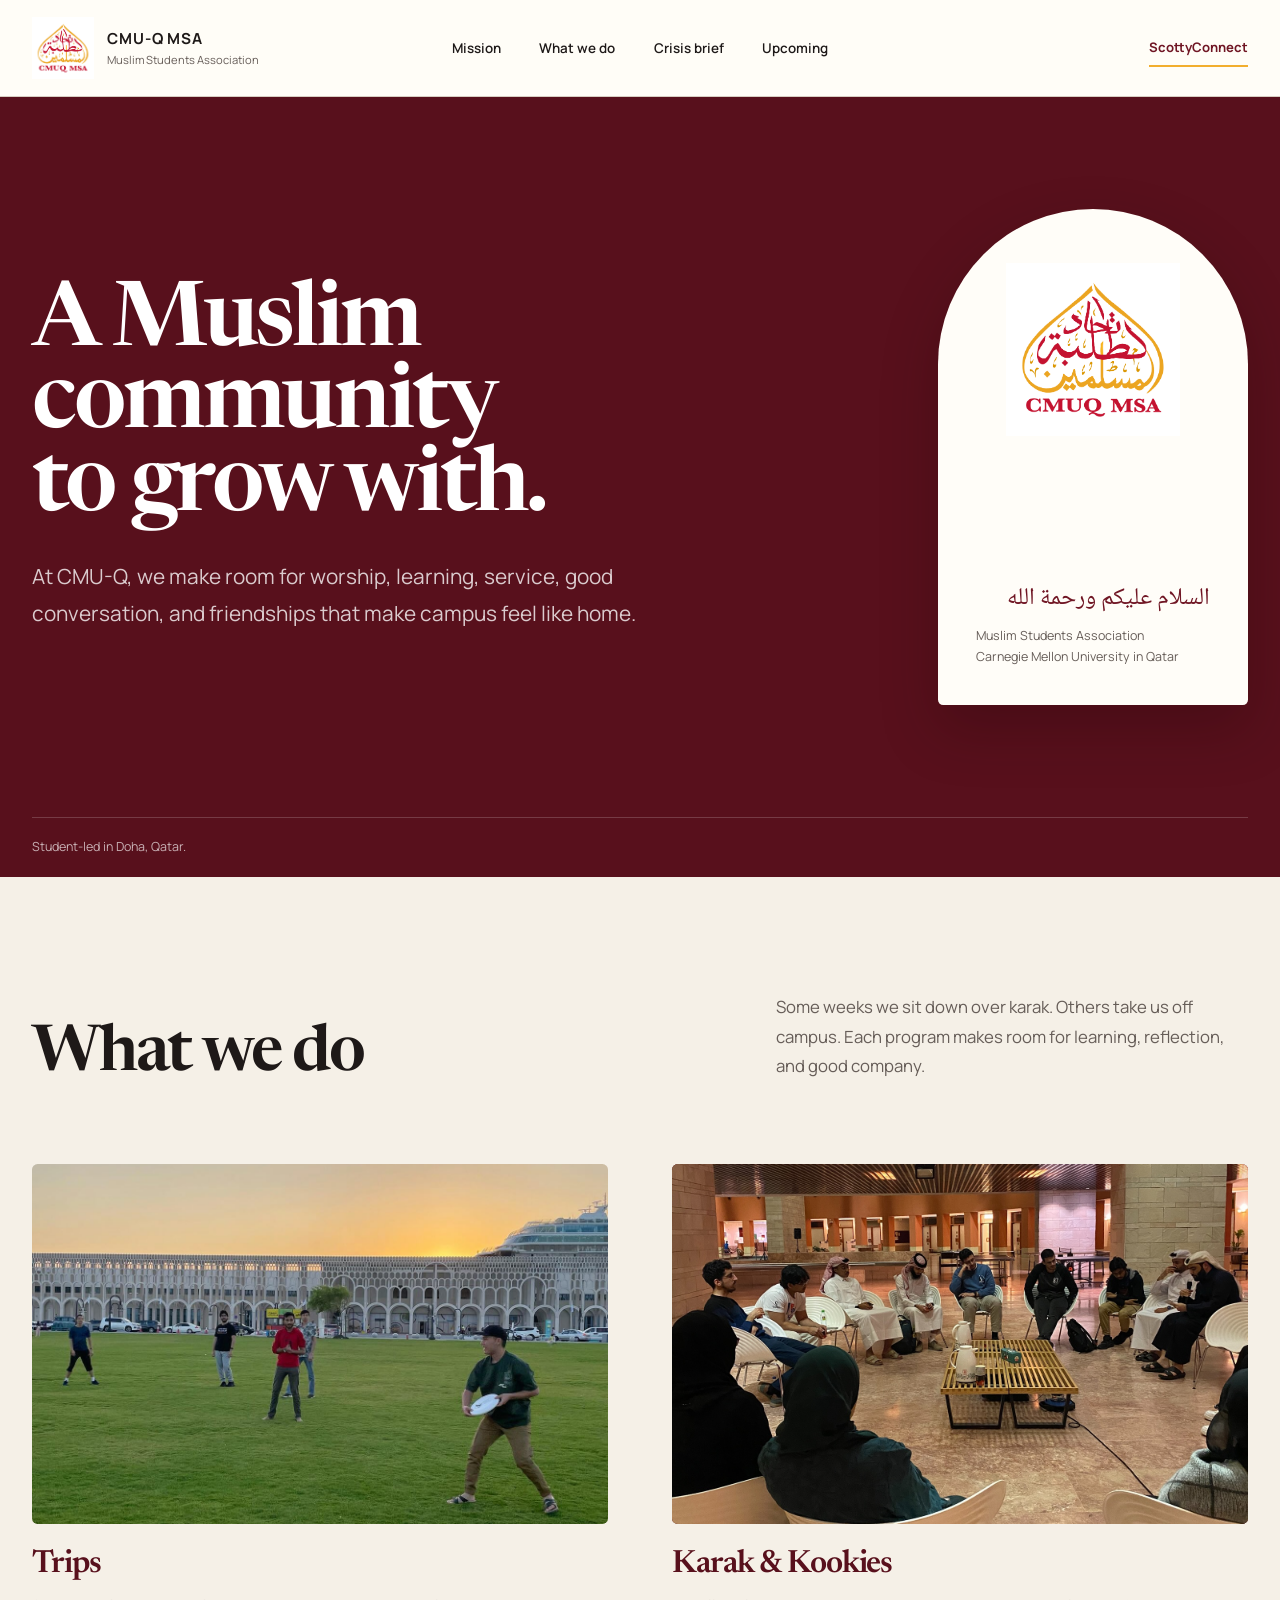
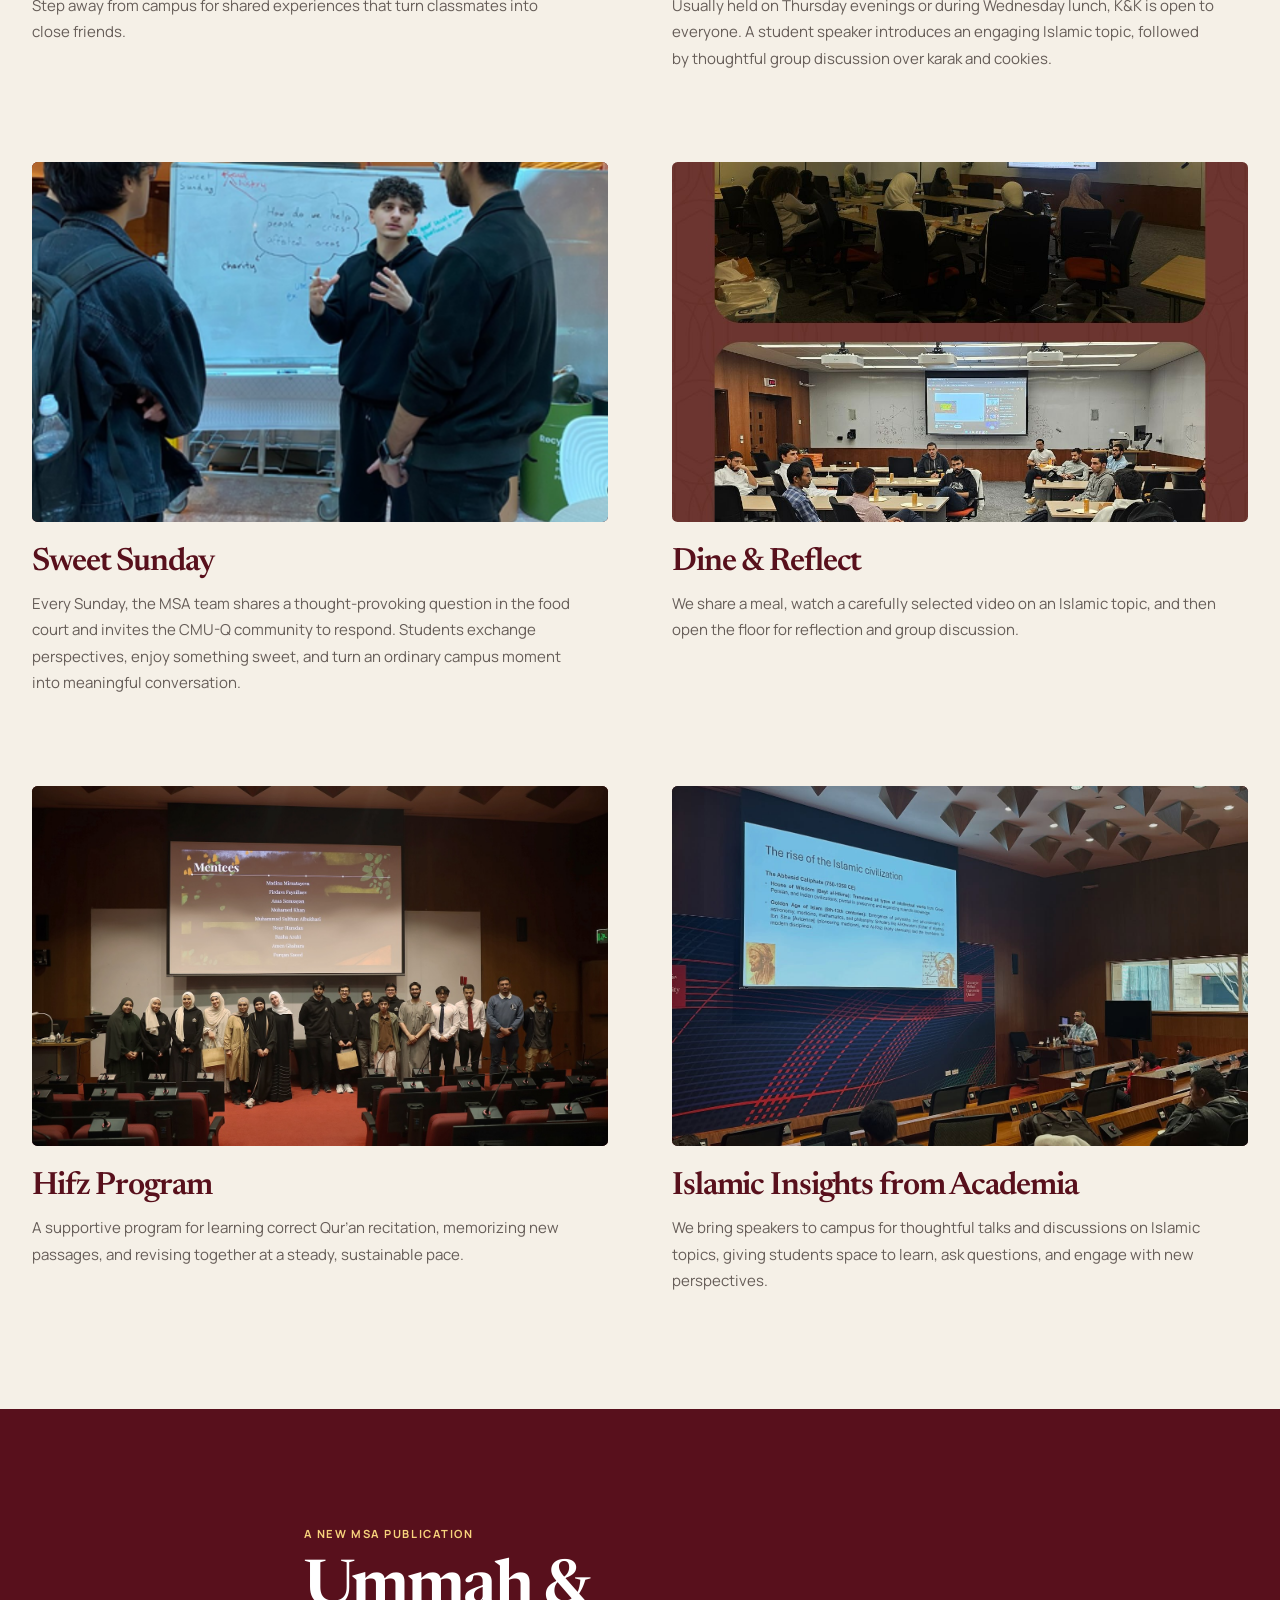
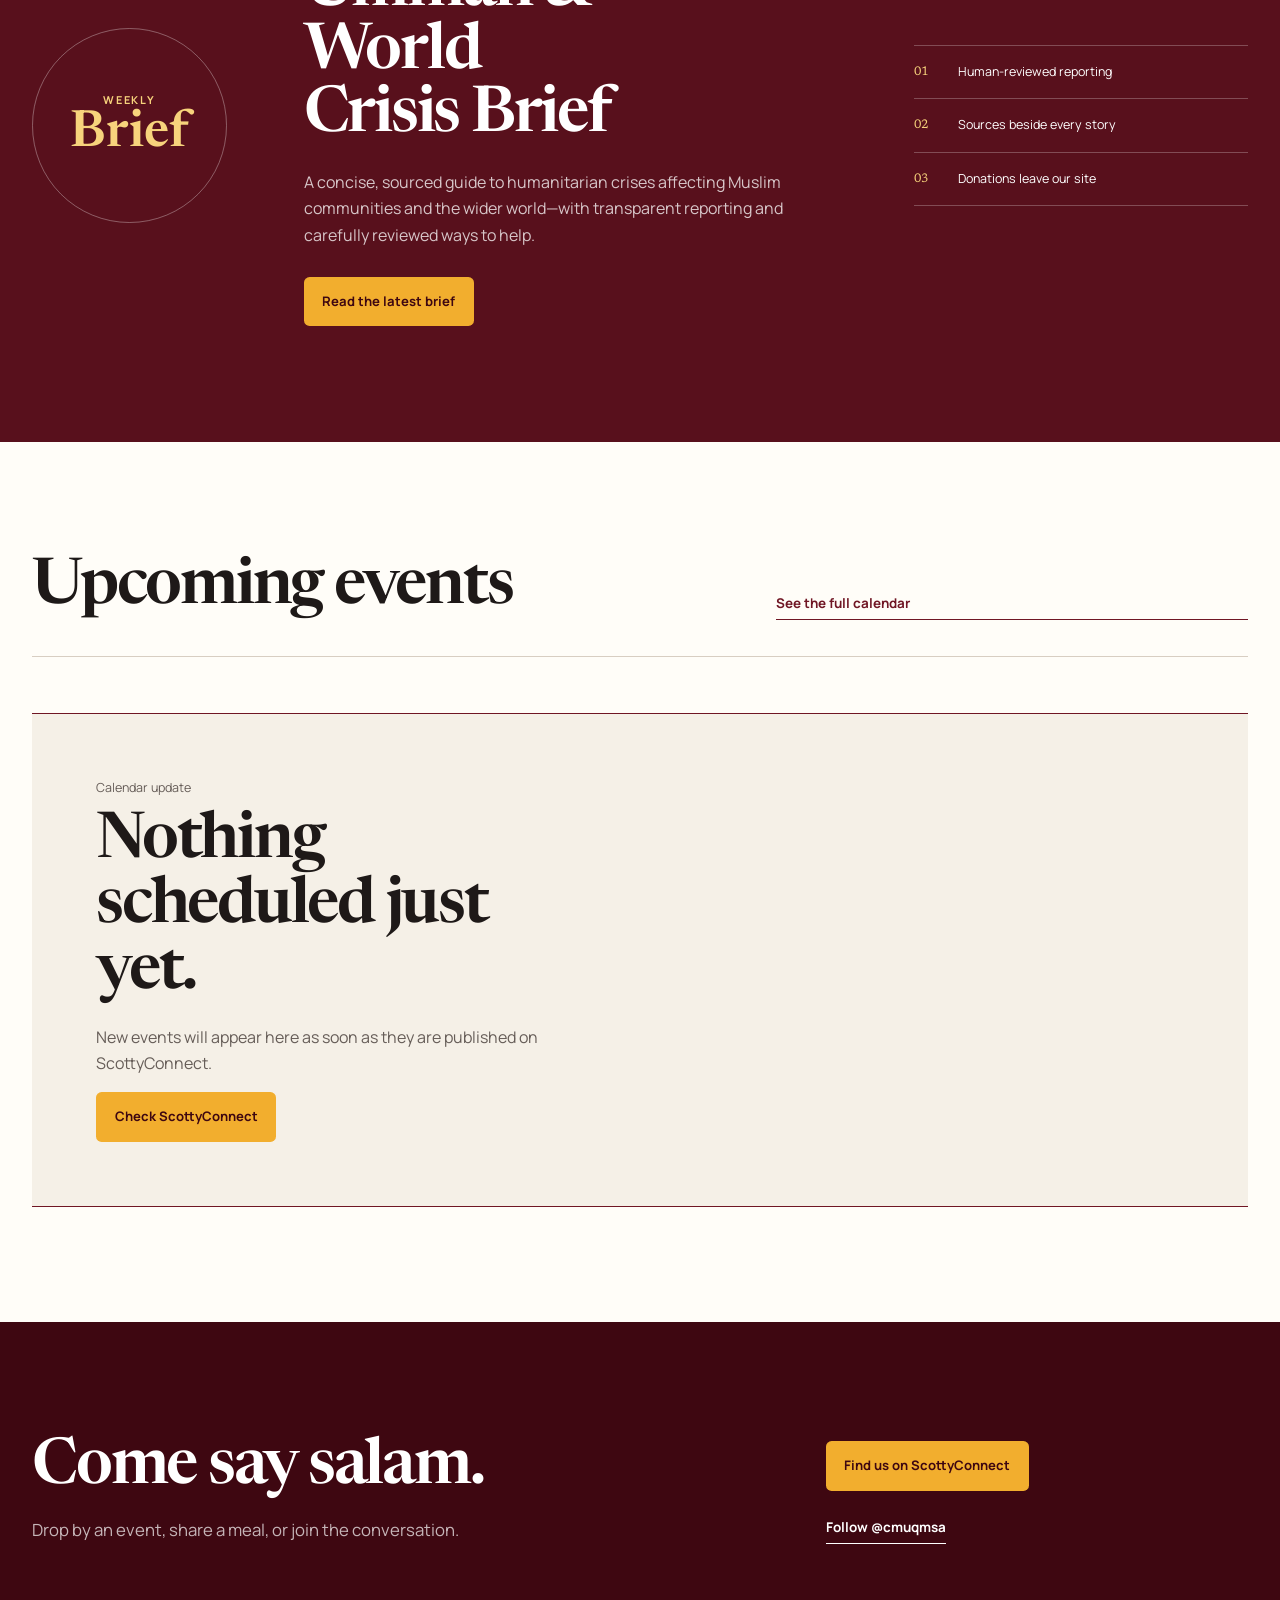
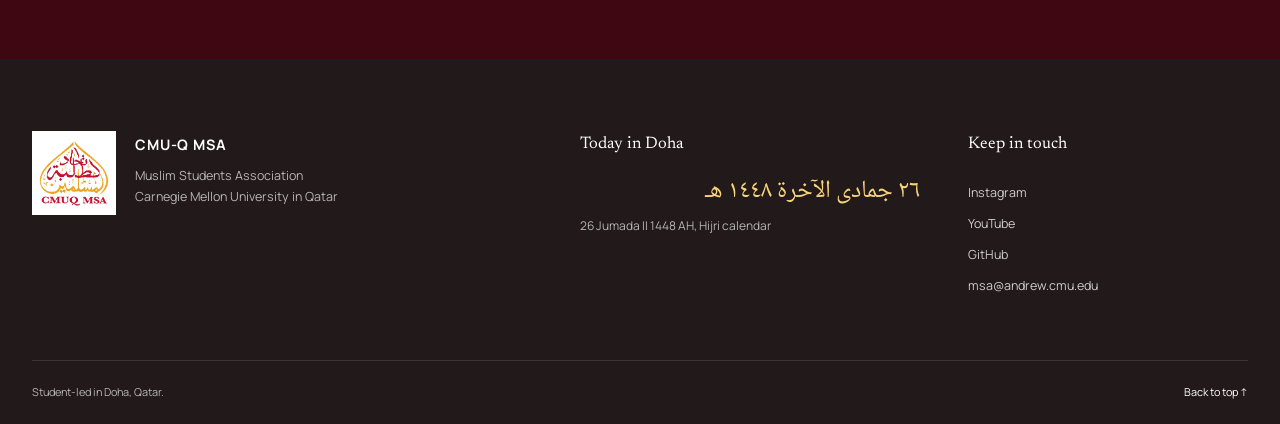
==== commit a1f22a12: "Add Ummah and World crisis brief" ====
--- a/index.html
+++ b/index.html
@@ -14,7 +14,7 @@
   <link rel="preconnect" href="https://fonts.googleapis.com">
   <link rel="preconnect" href="https://fonts.gstatic.com" crossorigin>
   <link href="https://fonts.googleapis.com/css2?family=Manrope:wght@400;500;600;700&amp;family=Newsreader:opsz,wght@6..72,500;6..72,600&amp;family=Noto+Naskh+Arabic:wght@500;600&amp;display=swap" rel="stylesheet">
-  <link rel="stylesheet" href="styles.css?v=4">
+  <link rel="stylesheet" href="styles.css?v=5">
 </head>
 <body id="top">
   <a class="skip-link" href="#main">Skip to content</a>
@@ -28,6 +28,7 @@
       <nav class="main-nav" aria-label="Main navigation">
         <a href="#top">Mission</a>
         <a href="#programs">What we do</a>
+        <a href="brief/">Crisis brief</a>
         <a href="#events">Upcoming</a>
       </nav>
       <a class="header-link" href="https://scottyconnect.qatar.cmu.edu/feeds?type=club&amp;type_id=35465&amp;tab=about">ScottyConnect</a>
@@ -89,6 +90,26 @@
       </div>
     </section>
 
+    <section class="section brief-teaser-section" aria-labelledby="brief-teaser-heading">
+      <div class="wrap brief-teaser-grid">
+        <div class="brief-teaser-kicker" aria-hidden="true">
+          <span>Weekly</span>
+          <strong>Brief</strong>
+        </div>
+        <div class="brief-teaser-copy">
+          <p class="eyebrow">A new MSA publication</p>
+          <h2 id="brief-teaser-heading">Ummah &amp; World<br>Crisis Brief</h2>
+          <p>A concise, sourced guide to humanitarian crises affecting Muslim communities and the wider world—with transparent reporting and carefully reviewed ways to help.</p>
+          <a class="button button-gold" href="brief/">Read the latest brief</a>
+        </div>
+        <div class="brief-teaser-principles" aria-label="Publication principles">
+          <p><span>01</span> Human-reviewed reporting</p>
+          <p><span>02</span> Sources beside every story</p>
+          <p><span>03</span> Donations leave our site</p>
+        </div>
+      </div>
+    </section>
+
     <section class="section events-section" id="events" aria-labelledby="events-heading">
       <div class="wrap">
         <div class="section-heading events-heading">
--- a/styles.css
+++ b/styles.css
@@ -86,6 +86,18 @@
 .photo-dine { object-position: center 50%; }
 .photo-hifz { object-position: center 58%; }
 .photo-insights { object-position: center 48%; }
+
+.brief-teaser-section { color: var(--white); background: var(--maroon-900); }
+.brief-teaser-grid { display: grid; grid-template-columns: .42fr 1.15fr .72fr; align-items: center; gap: clamp(2.5rem, 6vw, 6rem); }
+.brief-teaser-kicker { width: min(100%, 13rem); aspect-ratio: 1; display: grid; align-content: center; justify-items: center; border: 1px solid rgb(255 255 255 / 32%); border-radius: 50%; color: var(--gold-soft); }
+.brief-teaser-kicker span { font-size: .68rem; font-weight: 700; letter-spacing: .16em; text-transform: uppercase; }
+.brief-teaser-kicker strong { font-family: var(--serif); font-size: clamp(2.25rem, 4vw, 3.8rem); font-weight: 600; line-height: 1; }
+.eyebrow { margin-bottom: 1rem; color: var(--gold-soft); font-size: .7rem; font-weight: 700; letter-spacing: .14em; text-transform: uppercase; }
+.brief-teaser-copy h2 { max-width: 11ch; margin-bottom: 1.35rem; }
+.brief-teaser-copy > p:not(.eyebrow) { max-width: 39rem; margin-bottom: 1.8rem; color: rgb(255 255 255 / 76%); }
+.brief-teaser-principles { border-top: 1px solid rgb(255 255 255 / 25%); }
+.brief-teaser-principles p { display: grid; grid-template-columns: 2rem 1fr; gap: .75rem; margin: 0; padding-block: 1rem; border-bottom: 1px solid rgb(255 255 255 / 25%); font-size: .78rem; }
+.brief-teaser-principles span { color: var(--gold-soft); font-family: var(--serif); }
 
 .events-section { background: var(--paper); }
 .events-heading { margin-bottom: 3.5rem; padding-bottom: 2.25rem; border-bottom: 1px solid var(--rule); }
@@ -150,6 +162,8 @@
   .main-nav { grid-column: 1 / -1; grid-row: 2; justify-content: center; padding-top: .6rem; border-top: 1px solid var(--rule); }
   .hero-grid { min-height: auto; grid-template-columns: 1fr; }
   .hero-card { width: min(100%, 26rem); min-height: 28rem; justify-self: center; }
+  .brief-teaser-grid { grid-template-columns: .42fr 1fr; }
+  .brief-teaser-principles { grid-column: 1 / -1; }
   .events-layout { grid-template-columns: 1fr; }
   .footer-grid { grid-template-columns: 1fr 1fr; }
   .footer-brand { grid-column: 1 / -1; }
@@ -167,8 +181,10 @@
   .hero-grid { padding-block: 4.25rem; }
   .hero-card { min-height: 24rem; border-radius: 9rem 9rem .35rem .35rem; }
   .hero-card img { width: 65%; }
-  .section-heading, .program-grid, .connect-grid, .footer-grid { grid-template-columns: 1fr; }
+  .section-heading, .program-grid, .brief-teaser-grid, .connect-grid, .footer-grid { grid-template-columns: 1fr; }
   .section-heading { align-items: start; margin-bottom: 3rem; }
+  .brief-teaser-kicker { width: 8rem; }
+  .brief-teaser-principles { grid-column: auto; }
   .program-grid { row-gap: 3.75rem; }
   .program-card-body { padding-top: 1.2rem; }
   .next-event { min-height: 0; grid-template-columns: 1fr; }
